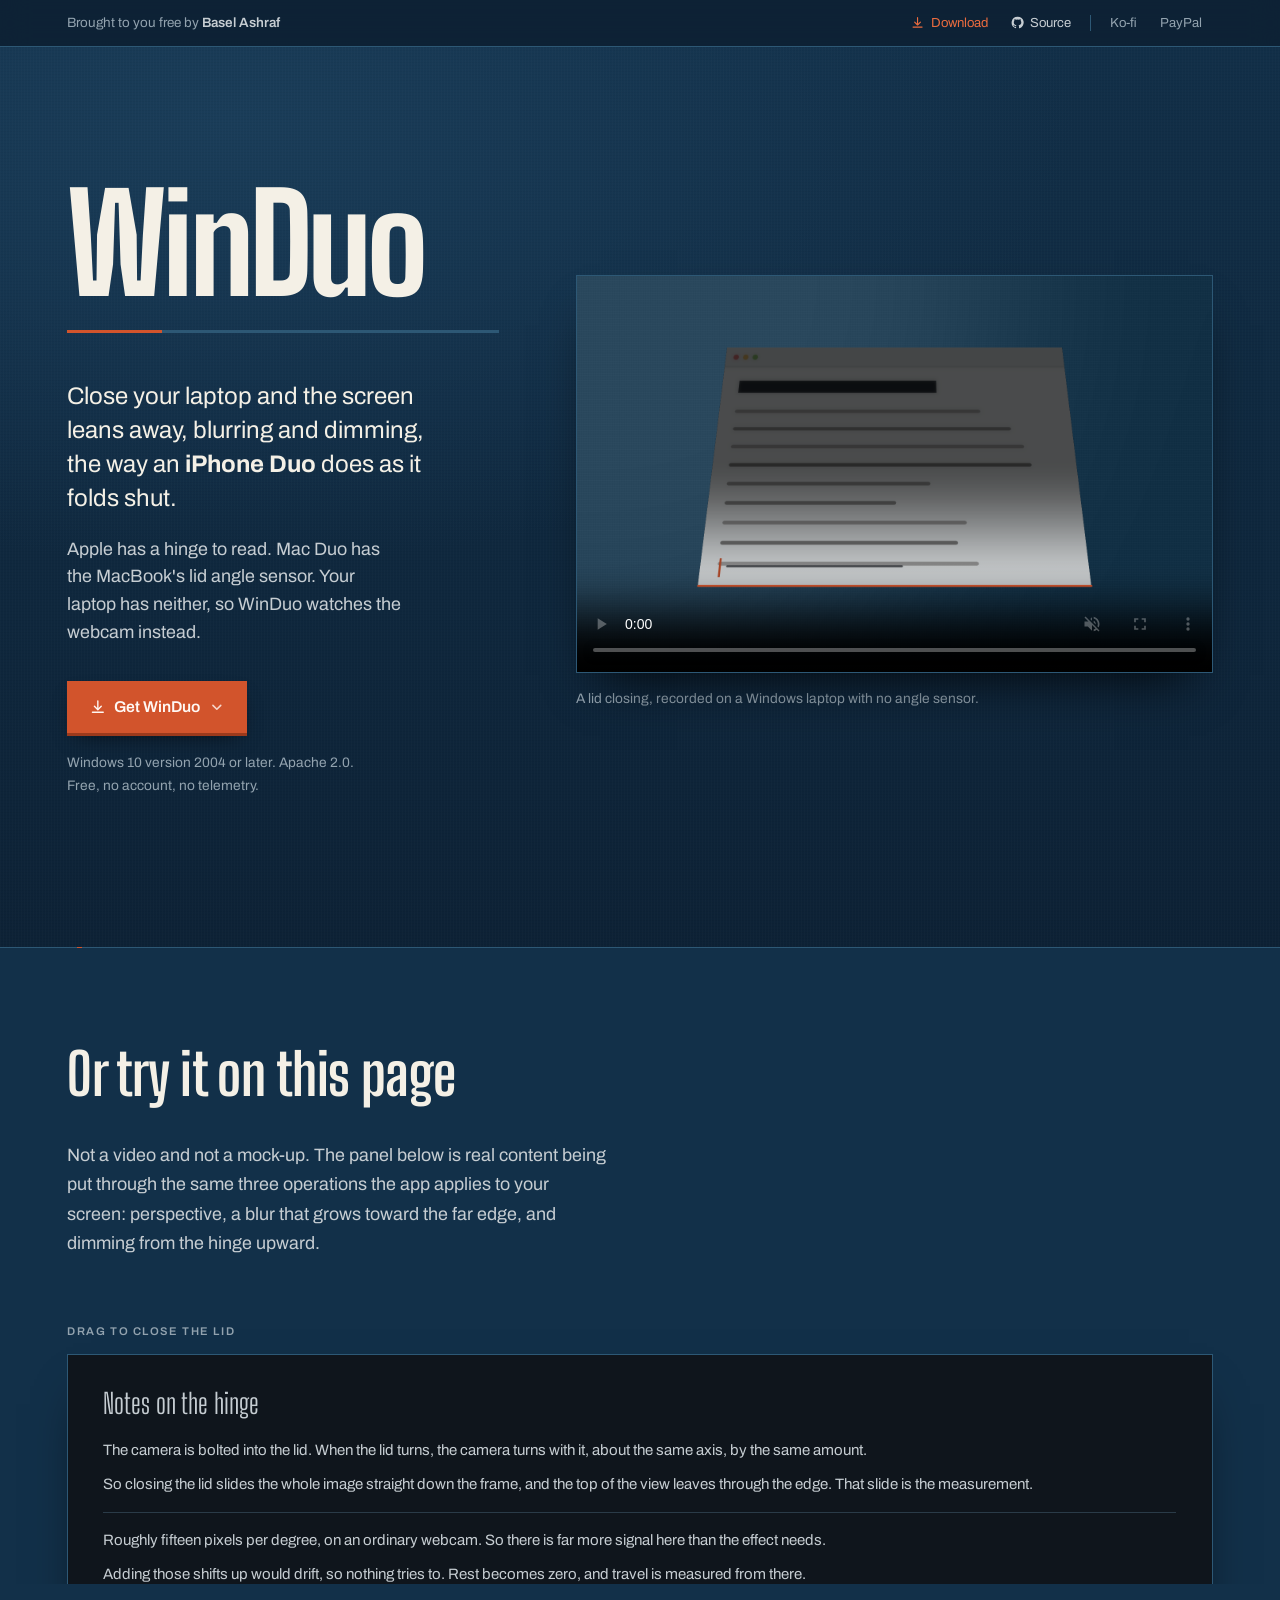
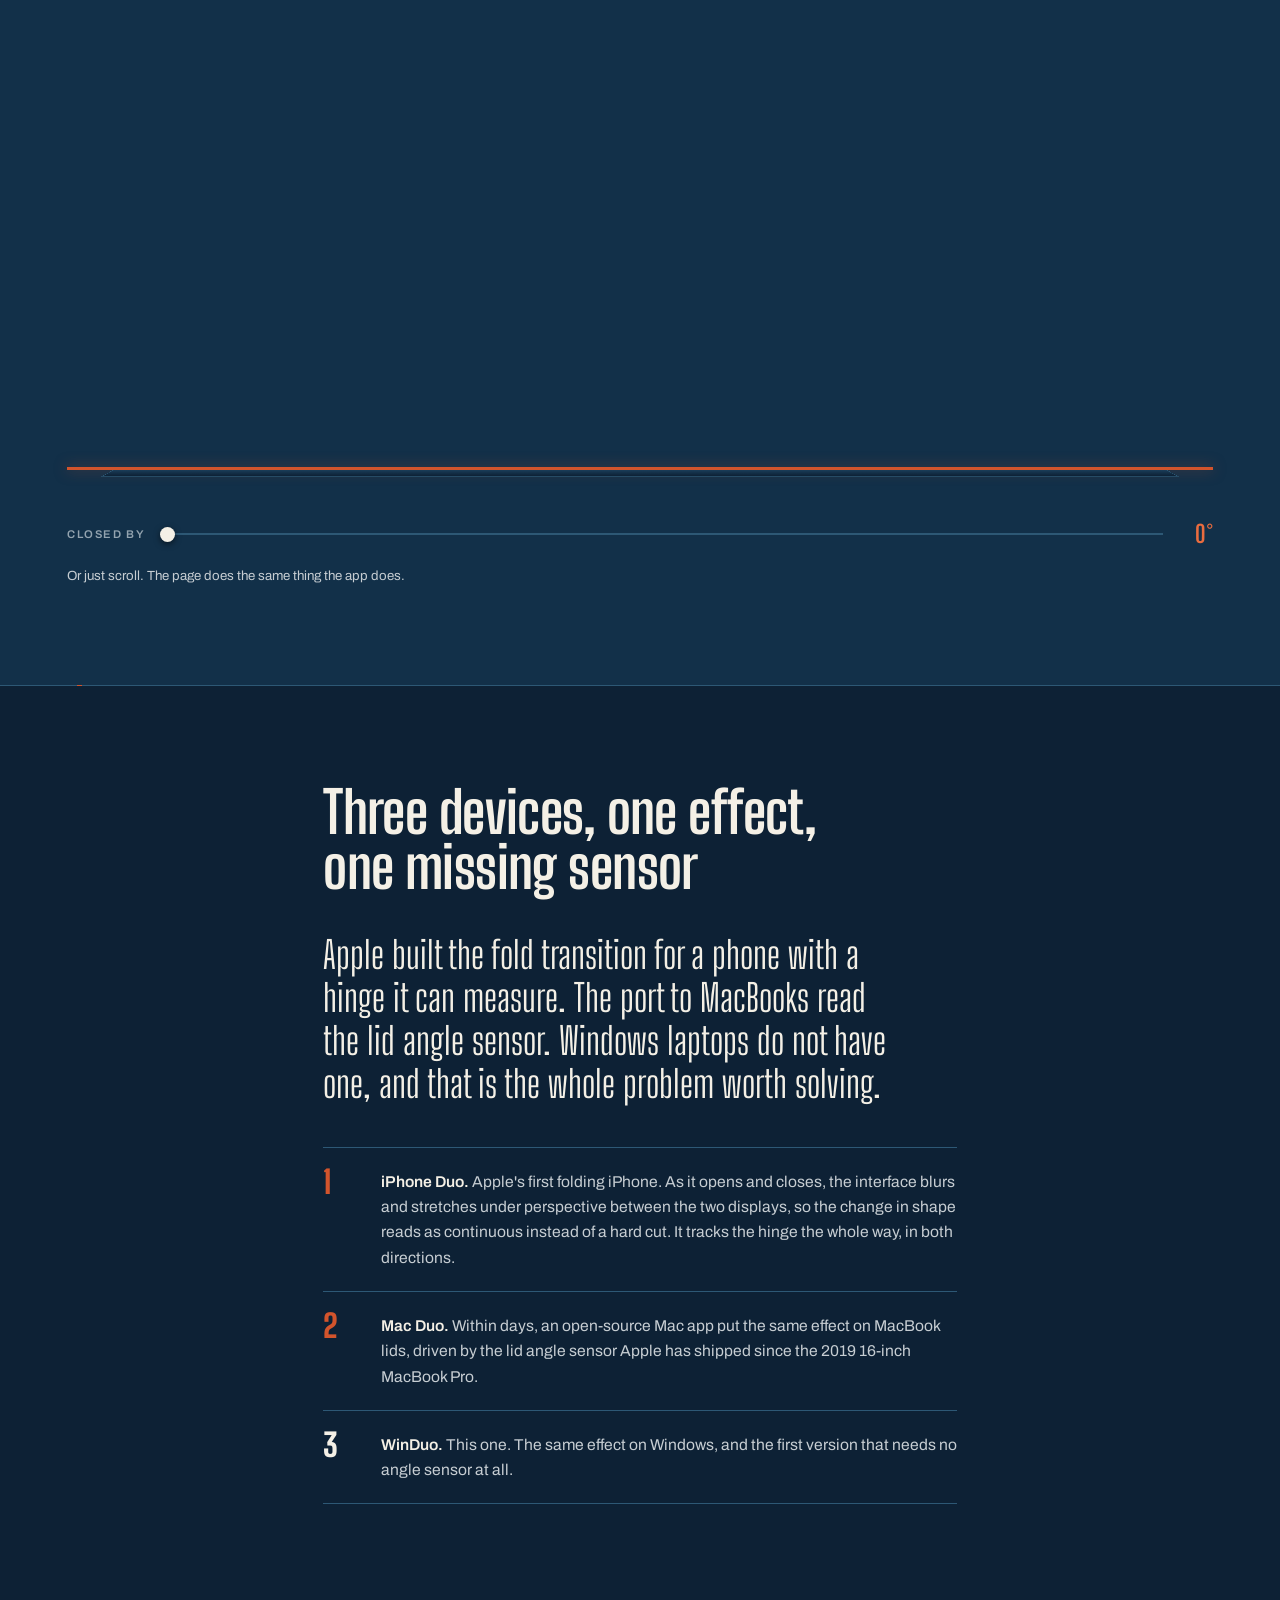
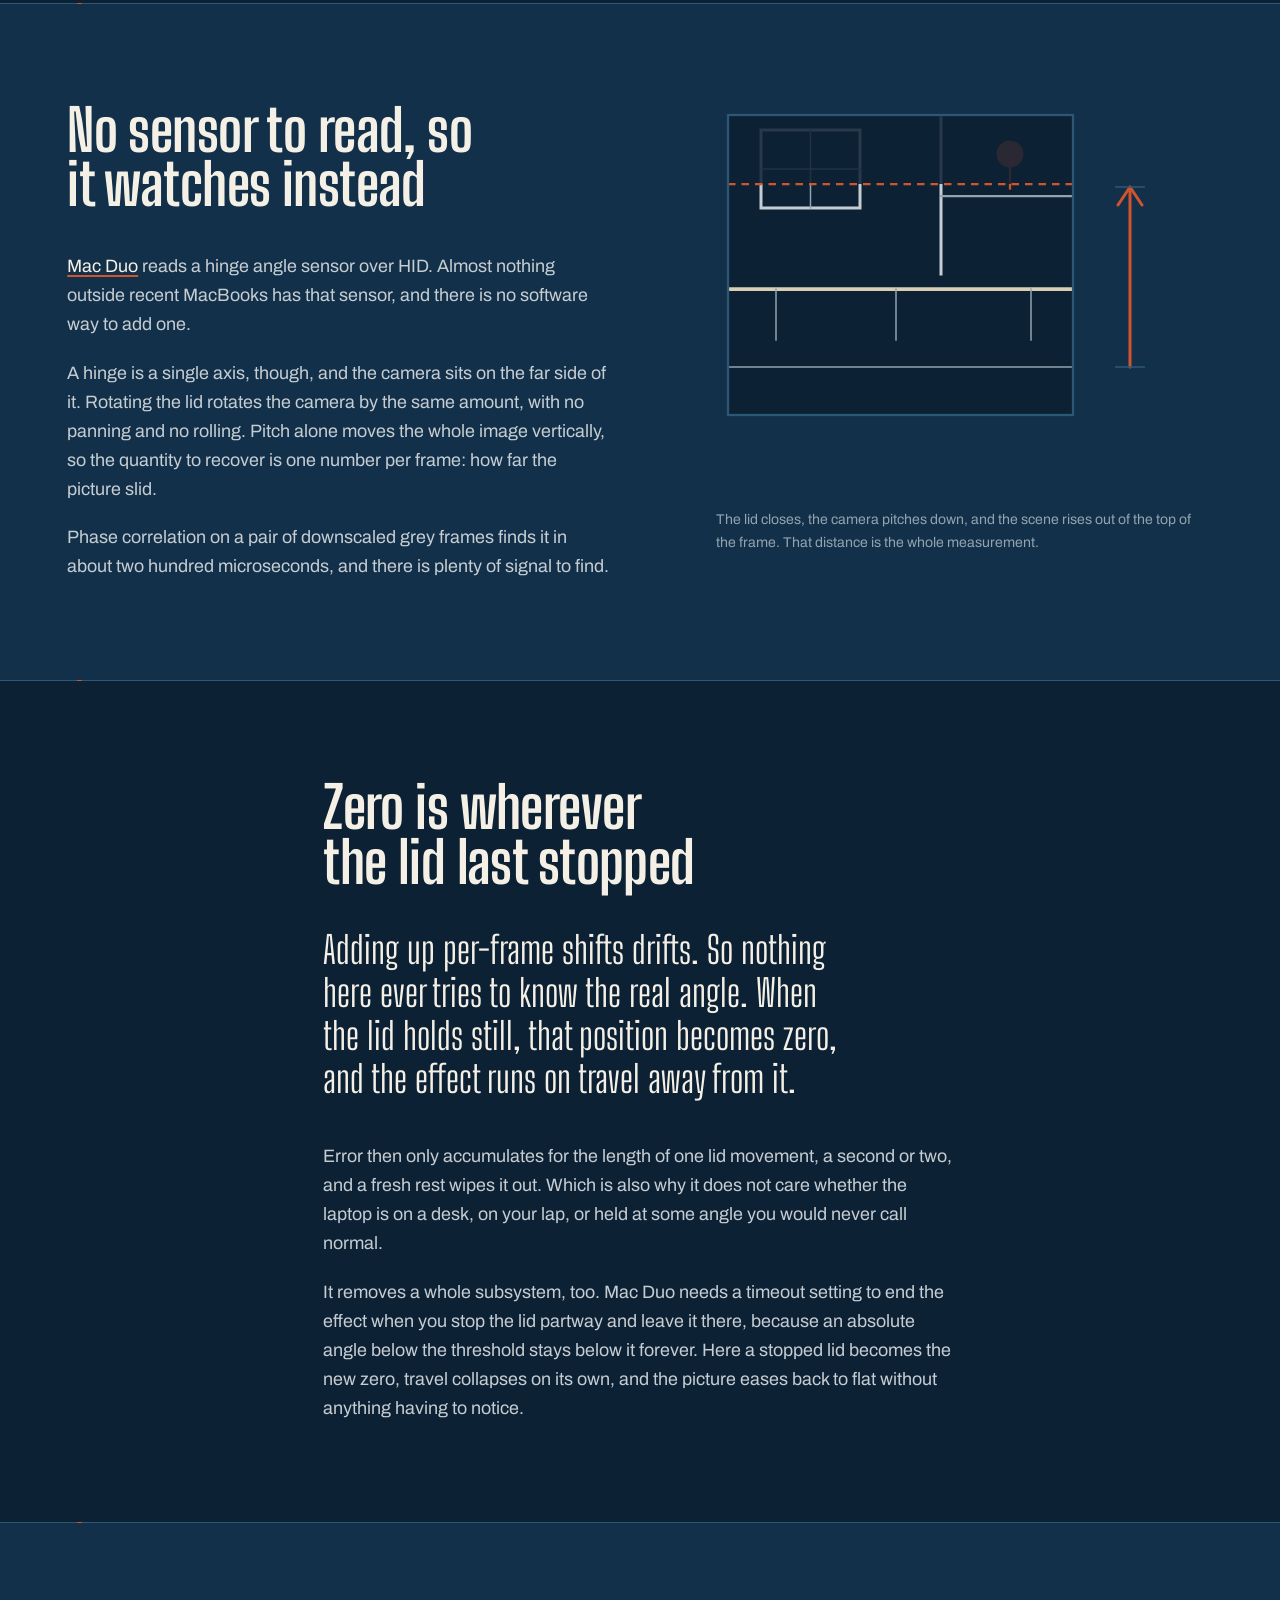
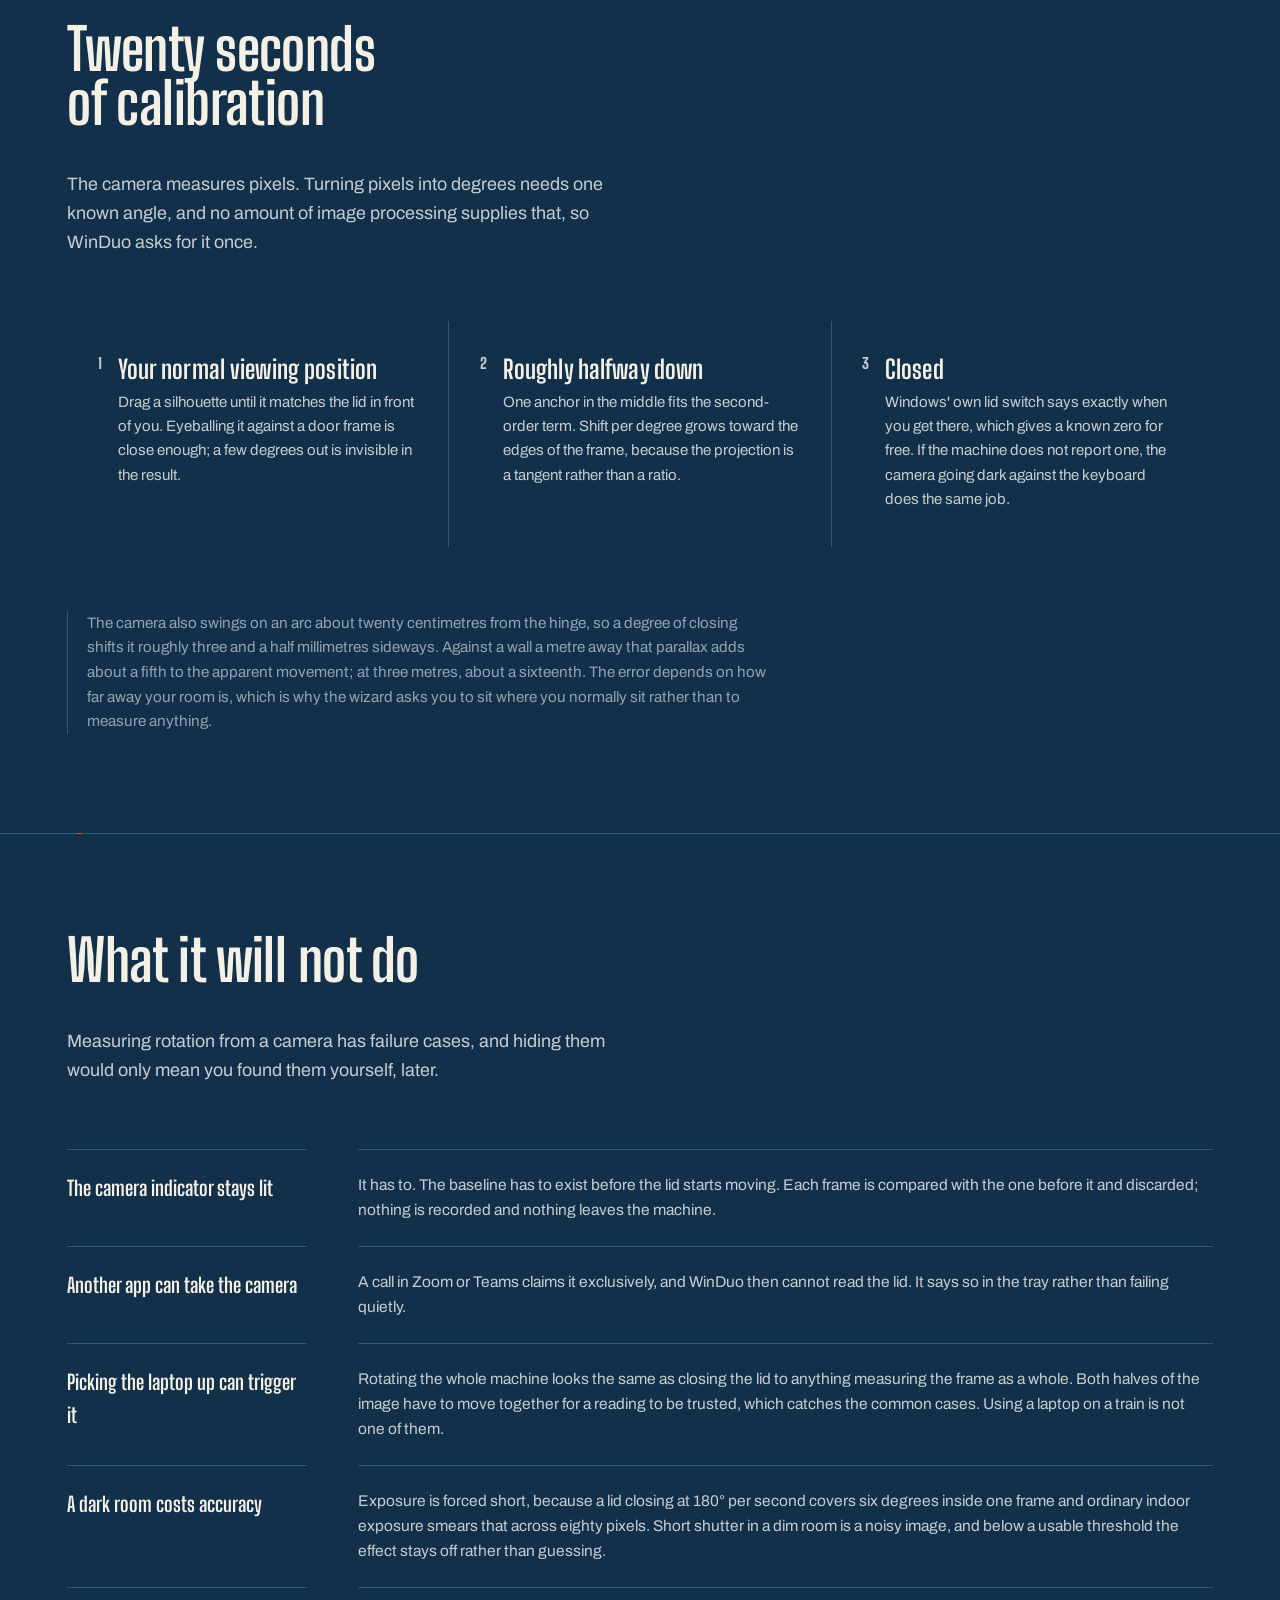
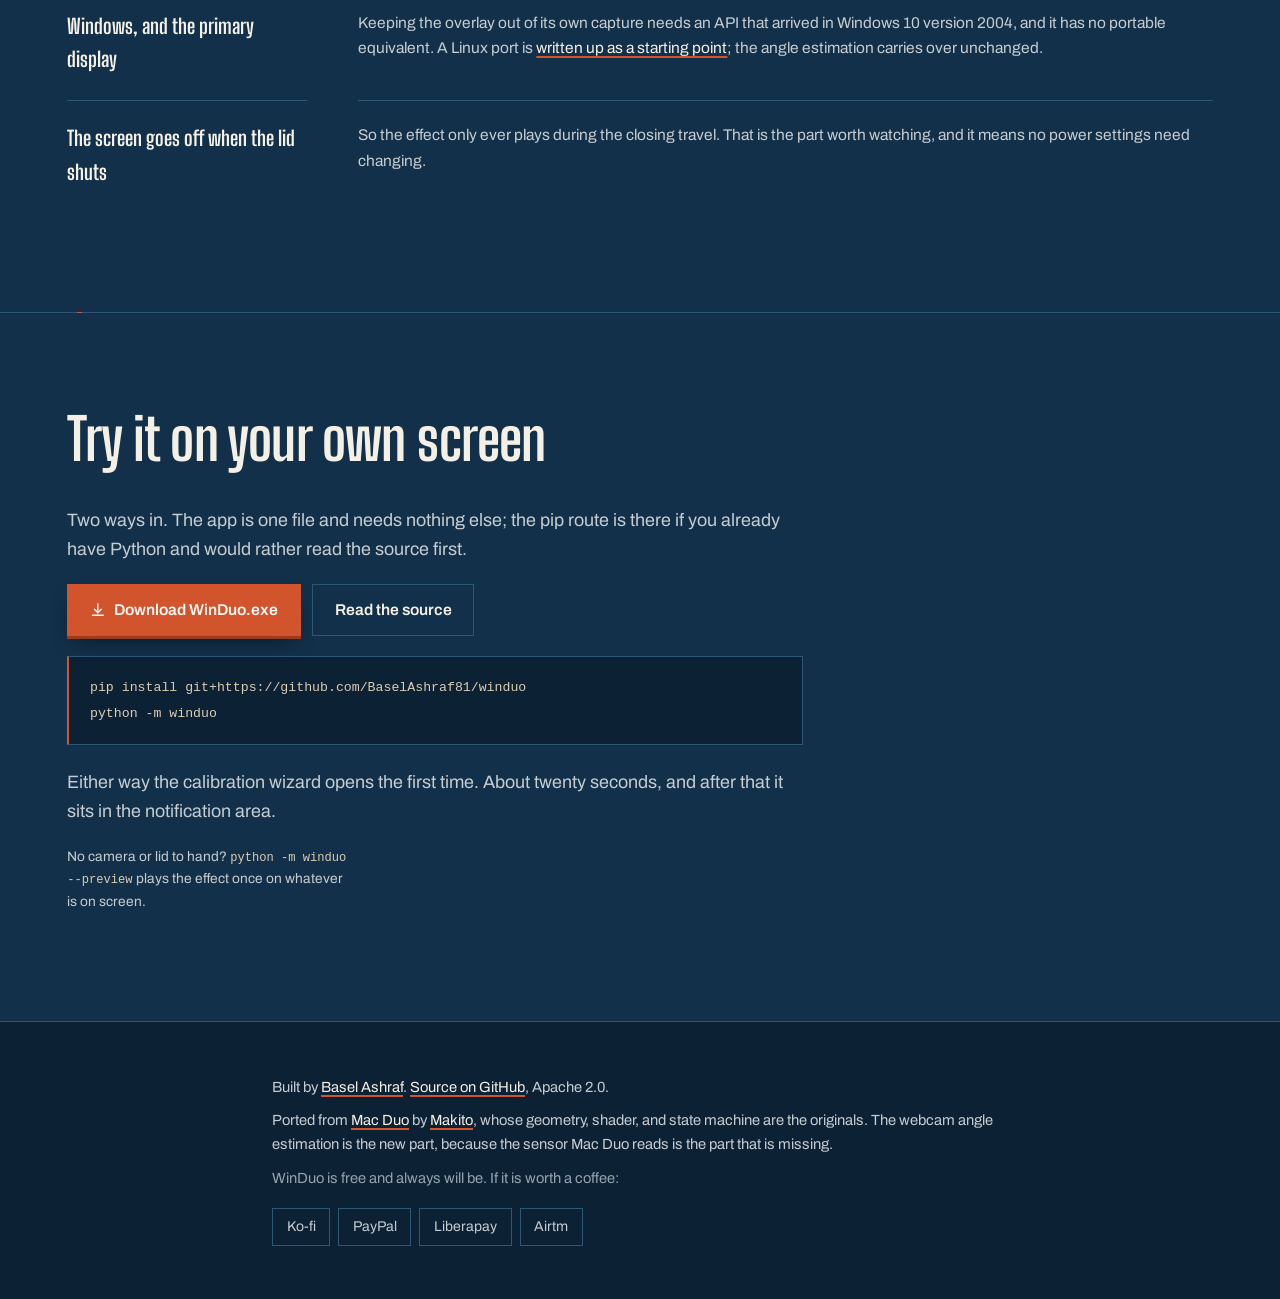
==== docs/index.html @ 2e6d1608 "Add download/support page After clicking Download the user lands on download.html. The file starts d" ====
<!DOCTYPE html>
<html lang="en">
<head>
<meta charset="utf-8">
<meta name="viewport" content="width=device-width, initial-scale=1">

<title>WinDuo: the iPhone Duo fold effect on any Windows laptop</title>
<meta name="description" content="Close your laptop and the screen leans away, blurring and dimming, like an iPhone Duo folding shut. Apple uses a hinge. Mac Duo uses the MacBook's lid angle sensor. Your laptop has neither, so WinDuo reads the angle from your webcam. Free and open source.">
<link rel="canonical" href="https://winduo.baselashraf.com/">
<meta name="author" content="Basel Ashraf">
<meta name="theme-color" content="#123049">

<meta property="og:type" content="website">
<meta property="og:site_name" content="WinDuo">
<meta property="og:title" content="WinDuo: the iPhone Duo fold effect on any Windows laptop">
<meta property="og:description" content="Apple needed a hinge. Mac Duo needed a lid angle sensor. WinDuo needs a webcam.">
<meta property="og:url" content="https://winduo.baselashraf.com/">
<meta property="og:image" content="https://baselashraf.com/media/winduo-og.png">
<meta property="og:image:width" content="1200">
<meta property="og:image:height" content="630">
<meta property="og:image:alt" content="A laptop screen leaning back on its hinge, the picture converging, blurring, and darkening toward its top edge.">
<meta name="twitter:card" content="summary_large_image">
<meta name="twitter:image" content="https://baselashraf.com/media/winduo-og.png">
<meta name="twitter:creator" content="@BaselAshraf81">
<meta name="twitter:title" content="WinDuo: the iPhone Duo fold effect on any Windows laptop">
<meta name="twitter:description" content="Apple needed a hinge. Mac Duo needed a lid angle sensor. WinDuo needs a webcam.">

<script type="application/ld+json">
{
  "@context": "https://schema.org",
  "@type": "SoftwareApplication",
  "name": "WinDuo",
  "url": "https://winduo.baselashraf.com/",
  "applicationCategory": "UtilitiesApplication",
  "operatingSystem": "Windows 10 version 2004 or later, Windows 11",
  "description": "Brings the iPhone Duo fold transition to Windows laptops. The screen tilts, blurs, and dims as the lid closes. The lid angle is recovered from the webcam by measuring vertical image shift, so no hinge angle sensor is required.",
  "offers": { "@type": "Offer", "price": "0", "priceCurrency": "USD" },
  "author": { "@type": "Person", "name": "Basel Ashraf", "url": "https://baselashraf.com/" },
  "license": "https://www.apache.org/licenses/LICENSE-2.0",
  "codeRepository": "https://github.com/BaselAshraf81/winduo",
  "isBasedOn": "https://github.com/sumimakito/Mac-Duo"
}
</script>

<script type="application/ld+json">
{
  "@context": "https://schema.org",
  "@type": "FAQPage",
  "mainEntity": [
    {
      "@type": "Question",
      "name": "Does WinDuo need a lid angle sensor?",
      "acceptedAnswer": { "@type": "Answer", "text": "No. Almost no laptop outside recent MacBooks has one. WinDuo recovers the lid angle from the webcam instead: the camera is mounted in the lid, so closing the lid slides the whole camera image vertically by a predictable amount, roughly fifteen pixels per degree." }
    },
    {
      "@type": "Question",
      "name": "Is WinDuo recording me?",
      "acceptedAnswer": { "@type": "Answer", "text": "No. Each camera frame is compared with the frame before it and then discarded. Nothing is written to disk and nothing leaves the machine. The camera indicator light stays lit while WinDuo runs, because the app has to be watching before the lid starts moving." }
    },
    {
      "@type": "Question",
      "name": "What is the iPhone Duo fold effect?",
      "acceptedAnswer": { "@type": "Answer", "text": "On Apple's iPhone Duo, the interface blurs and stretches under perspective as the phone folds between its two displays, so the change in shape feels continuous rather than abrupt. Mac Duo brought the same effect to MacBooks using the lid angle sensor. WinDuo brings it to Windows laptops without one." }
    },
    {
      "@type": "Question",
      "name": "Which versions of Windows does WinDuo support?",
      "acceptedAnswer": { "@type": "Answer", "text": "Windows 10 version 2004 or later, and Windows 11. Keeping the overlay out of its own screen capture needs an API introduced in that build, and there is no workaround on older versions." }
    }
  ]
}
</script>

<link rel="icon" href="icon.svg" type="image/svg+xml">
<link rel="preconnect" href="https://fonts.googleapis.com">
<link rel="preconnect" href="https://fonts.gstatic.com" crossorigin>
<link href="https://fonts.googleapis.com/css2?family=Big+Shoulders+Display:wght@500;700;800&family=Archivo:ital,wght@0,400;0,500;0,600;1,400&display=swap" rel="stylesheet">
<link rel="stylesheet" href="style.css">

<!--
  Google tag (gtag.js), the same Measurement ID as every other property on
  baselashraf.com. GA4 sets its cookies on the registrable root domain, so this
  subdomain lands in the same property and the same sessions as the rest of the
  site without any cross-domain linker configuration.
-->
<script async src="https://www.googletagmanager.com/gtag/js?id=G-GM71X3G33E"></script>
<script>
  window.dataLayer = window.dataLayer || [];
  function gtag() { dataLayer.push(arguments); }
  gtag("js", new Date());
  gtag("config", "G-GM71X3G33E");
</script>
</head>
<body>
<!--
  THESIS: A painted flat is an image built to read correctly from one seat while
  the surface it sits on angles away from the audience. That is exactly what this
  app does to a screen, so the page performs the effect on its own content
  instead of describing it. Refuses the OSS arrangement: dark hero, gradient
  headline, three feature cards, badge row.
  OWN-WORLD: Drenched Prussian blue distemper ground, chalk snap-lines struck
  across it, oxide red as the working mark and the only saturated accent, raw
  linen as a material note. Condensed wood-type display over a workhorse
  grotesk. Rules and graticules are drawn, never boxed; there are no cards.
  STORY: A Windows laptop owner sees the effect happen to this page, understands
  it comes from the webcam rather than a sensor they do not have, believes the
  measurement is sound because the failure cases are named, and downloads it.
  FIRST VIEWPORT: Full-bleed blue flat. Chalk sightline struck horizontally at
  one third. The wordmark and one sentence painted at left; at right a screen
  hinged on its bottom edge, leaning back under real perspective with
  progressive blur and dimming, driven by a degree-marked control directly
  under it. Primary action sits on the sightline, left, above the fold.
  FORM: Scene painter's anamorphic stage flat. Candidate 6 of 7 on my grounded
  list, ordered by resonance. Seed key a822940d.
  FINISH: unreviewed and undocumented is unfinished; this build ends with the finish review, the verdict, and DESIGN.md
-->

<a class="skip" href="#read">Skip to the explanation</a>

<!--
  The nav bar sits above everything and stays put while you scroll. It does
  two jobs: it tells you who made this without burying it at the bottom, and
  it surfaces the links that would otherwise be footer-only (download, source,
  support). Compact enough not to cover the demo, noisy enough to be useful.
-->
<nav class="bar" aria-label="Site navigation">
  <div class="bar__inner">
    <a class="bar__name" href="https://baselashraf.com" rel="author">
      Brought to you free by <strong>Basel Ashraf</strong>
    </a>
    <ul class="bar__links">
      <li>
        <a class="bar__link bar__link--primary" href="download.html">
          <svg class="icon" viewBox="0 0 16 16" aria-hidden="true" fill="none" stroke="currentColor" stroke-width="1.4" stroke-linecap="round" stroke-linejoin="round"><path d="M8 2v8"/><path d="M4.5 7.5 8 11l3.5-3.5"/><path d="M2.5 13.5h11"/></svg>
          Download
        </a>
      </li>
      <li>
        <a class="bar__link" href="https://github.com/BaselAshraf81/winduo">
          <svg class="icon" viewBox="0 0 16 16" aria-hidden="true" fill="currentColor"><path d="M8 .8a7.2 7.2 0 0 0-2.28 14.03c.36.07.49-.16.49-.35v-1.24c-2 .44-2.42-.85-2.42-.85-.33-.83-.8-1.05-.8-1.05-.65-.45.05-.44.05-.44.72.05 1.1.74 1.1.74.64 1.1 1.68.78 2.09.6.06-.47.25-.79.46-.97-1.6-.18-3.28-.8-3.28-3.56 0-.79.28-1.43.74-1.94-.07-.18-.32-.91.07-1.9 0 0 .6-.19 1.97.74a6.85 6.85 0 0 1 3.59 0c1.37-.93 1.97-.74 1.97-.74.39.99.14 1.72.07 1.9.46.51.74 1.15.74 1.94 0 2.77-1.69 3.38-3.3 3.56.26.22.49.66.49 1.33v1.97c0 .19.13.42.5.35A7.2 7.2 0 0 0 8 .8Z"/></svg>
          Source
        </a>
      </li>
      <li class="bar__divider" aria-hidden="true"></li>
      <li>
        <a class="bar__link bar__link--dim" href="https://ko-fi.com/baselashraf" rel="noopener">Ko-fi</a>
      </li>
      <li>
        <a class="bar__link bar__link--dim" href="https://paypal.me/baselashrafusd" rel="noopener">PayPal</a>
      </li>
    </ul>
  </div>
</nav>

<header class="flat" id="top">
  <div class="flat__grain" aria-hidden="true"></div>
  <hr class="snap snap--head" aria-hidden="true">

  <div class="flat__inner">
    <div class="flat__say">
      <h1 class="wordmark">WinDuo</h1>
      <p class="lede">
        Close your laptop and the screen leans away, blurring and dimming, the way
        an <strong>iPhone&nbsp;Duo</strong> does as it folds shut.
      </p>
      <p class="lede lede--quiet">
        Apple has a hinge to read. Mac&nbsp;Duo has the MacBook's lid angle
        sensor. Your laptop has neither, so WinDuo watches the webcam instead.
      </p>

      <!--
        A details element rather than a scripted menu, so the options work with
        scripting off and stay keyboard operable for free.
      -->
      <div class="actions">
        <details class="grab">
          <summary class="button button--primary">
            <svg class="icon" viewBox="0 0 16 16" aria-hidden="true" fill="none" stroke="currentColor" stroke-width="1.4" stroke-linecap="round" stroke-linejoin="round"><path d="M8 2v8"/><path d="M4.5 7.5 8 11l3.5-3.5"/><path d="M2.5 13.5h11"/></svg>
            Get WinDuo
            <svg class="icon grab__chevron" viewBox="0 0 16 16" aria-hidden="true" fill="none" stroke="currentColor" stroke-width="1.6" stroke-linecap="round" stroke-linejoin="round"><path d="M4 6.5 8 10.5l4-4"/></svg>
          </summary>
          <div class="grab__menu">
            <a class="grab__option" href="download.html">
              <span class="grab__name">Download the app</span>
              <span class="grab__note">
                A single <code>WinDuo.exe</code>. Nothing else to install, no
                Python, no command line. Start here.
              </span>
            </a>
            <a class="grab__option" href="#install">
              <span class="grab__name">Install with pip</span>
              <span class="grab__note">
                For anyone who already has Python and would rather run from
                source.
              </span>
            </a>
          </div>
        </details>
      </div>
      <p class="fineprint">
        Windows 10 version 2004 or later. Apache 2.0. Free, no account,
        no telemetry.
      </p>
    </div>

    <!--
      Screen recording of the real effect.
      ------------------------------------
      Drop the file in as docs/demo.mp4 (and optionally docs/demo.webm) and it
      appears here with no other change needed. Until then the poster frame
      stands in, so the slot never renders as a broken element.

      Recorded at 16:10 to match the frame below it. Muted, loop, and playsinline
      so it behaves like a figure rather than a media player, and preload
      metadata so it costs nothing until someone presses play. Deliberately not
      autoplaying: it sits beside an interactive demo that already moves, and two
      things moving in one viewport is one too many.
    -->
    <figure class="reel">
      <div class="reel__frame">
        <video
          class="reel__video"
          controls
          muted
          loop
          playsinline
          preload="metadata"
          poster="poster.png"
          width="1600"
          height="1000"
        >
          <source src="demo.webm" type="video/webm">
          <source src="demo.mp4" type="video/mp4">
          <p class="reel__fallback">
            Your browser cannot play the recording.
            <a href="demo.mp4">Download it instead</a>, or scroll on for a live
            version you can drag.
          </p>
        </video>
      </div>
      <figcaption>
        A lid closing, recorded on a Windows laptop with no angle sensor.
      </figcaption>
    </figure>
  </div>

  <hr class="snap snap--foot" aria-hidden="true">
</header>

<main id="read">

  <!--
    The interactive demonstration. A screen hinged on its bottom edge, warped
    with real perspective, blurred in a gradient by stacked masked layers, and
    dimmed from the hinge upward. The same three things the shader does.
  -->
  <section class="bay bay--try">
    <div class="bay__measure">
      <h2>Or try it on this page</h2>
      <p>
        Not a video and not a mock-up. The panel below is real content being put
        through the same three operations the app applies to your screen:
        perspective, a blur that grows toward the far edge, and dimming from the
        hinge upward.
      </p>
    </div>

    <figure class="stage" id="stage">
      <figcaption class="stage__label">Drag to close the lid</figcaption>

      <div class="stage__room">
        <div class="screen" id="screen">
          <div class="screen__face">
            <div class="screen__layer screen__layer--sharp">
              <div class="paper">
                <p class="paper__h">Notes on the hinge</p>
                <p>The camera is bolted into the lid. When the lid turns, the
                camera turns with it, about the same axis, by the same amount.</p>
                <p>So closing the lid slides the whole image straight down the
                frame, and the top of the view leaves through the edge. That
                slide is the measurement.</p>
                <p class="paper__rule"></p>
                <p>Roughly fifteen pixels per degree, on an ordinary webcam. So
                there is far more signal here than the effect needs.</p>
                <p>Adding those shifts up would drift, so nothing tries to. Rest
                becomes zero, and travel is measured from there.</p>
                <p class="paper__foot">Sharp at the hinge, soft at the far edge.
                Exactly what the shader does, in about forty lines.</p>
              </div>
            </div>
            <div class="screen__layer screen__layer--soft" aria-hidden="true"></div>
            <div class="screen__layer screen__layer--softer" aria-hidden="true"></div>
            <div class="screen__layer screen__layer--softest" aria-hidden="true"></div>
            <div class="screen__dim" aria-hidden="true"></div>
          </div>
        </div>
        <div class="hinge" aria-hidden="true"></div>
        <div class="base" aria-hidden="true"></div>
      </div>

      <div class="dial">
        <label class="dial__label" for="travel">Closed by</label>
        <input class="dial__input" id="travel" type="range" min="0" max="64" value="0" step="0.5"
               aria-describedby="travel-readout">
        <output class="dial__readout" id="travel-readout" for="travel">0°</output>
      </div>
      <p class="dial__note" id="stage-note">
        Or just scroll. The page does the same thing the app does.
      </p>
    </figure>
  </section>

  <hr class="snap" aria-hidden="true">

  <!-- Passage 0: the lineage. Short, and it is the reason anyone is reading. -->
  <section class="bay bay--quiet">
    <div class="bay__wide">
      <h2>Three devices, one effect, one missing sensor</h2>
      <p class="statement">
        Apple built the fold transition for a phone with a hinge it can measure.
        The port to MacBooks read the lid angle sensor. Windows laptops do not have
        one, and that is the whole problem worth solving.
      </p>
      <!--
        Each item's prose is wrapped in a div on purpose. The li is a two-column
        grid, and bare inline content beside a <strong> would form a second
        anonymous grid item, which lands in row two of the 2.6rem numeral column
        and wraps to one word per line.
      -->
      <ol class="lineage">
        <li>
          <div>
            <strong>iPhone Duo.</strong> Apple's first folding iPhone. As it opens
            and closes, the interface blurs and stretches under perspective between
            the two displays, so the change in shape reads as continuous instead of
            a hard cut. It tracks the hinge the whole way, in both directions.
          </div>
        </li>
        <li>
          <div>
            <strong>Mac Duo.</strong> Within days, an open-source Mac app put the
            same effect on MacBook lids, driven by the lid angle sensor Apple has
            shipped since the 2019 16-inch MacBook Pro.
          </div>
        </li>
        <li>
          <div>
            <strong>WinDuo.</strong> This one. The same effect on Windows, and the
            first version that needs no angle sensor at all.
          </div>
        </li>
      </ol>
    </div>
  </section>

  <hr class="snap" aria-hidden="true">

  <!-- Passage 1: the mechanism. Prose-led, one drawn diagram. -->
  <section class="bay">
    <div class="bay__measure">
      <h2>No sensor to read, so it watches instead</h2>
      <p>
        <a href="https://github.com/sumimakito/Mac-Duo">Mac Duo</a> reads a hinge
        angle sensor over HID. Almost nothing outside recent MacBooks has that
        sensor, and there is no software way to add one.
      </p>
      <p>
        A hinge is a single axis, though, and the camera sits on the far side of
        it. Rotating the lid rotates the camera by the same amount, with no
        panning and no rolling. Pitch alone moves the whole image vertically, so
        the quantity to recover is one number per frame: how far the picture
        slid.
      </p>
      <p>
        Phase correlation on a pair of downscaled grey frames finds it in about
        two hundred microseconds, and there is plenty of signal to find.
      </p>
    </div>

    <figure class="plate">
      <svg class="slide" viewBox="0 0 320 260" role="img"
           aria-label="A camera frame with a room in it. As the lid closes the whole scene slides upward and the top of it passes out of the frame.">
        <defs>
          <clipPath id="frame-clip">
            <rect x="8" y="8" width="230" height="200"/>
          </clipPath>
        </defs>

        <!-- What the camera sees, sliding up as one piece. -->
        <g clip-path="url(#frame-clip)">
          <rect x="8" y="8" width="230" height="200" fill="#0d2135"/>
          <g class="slide__scene" stroke-linecap="square" fill="none">
            <!-- A window, a door frame, a desk edge, a lamp: the ordinary
                 furniture a correlator actually locks onto. -->
            <rect x="30" y="18" width="66" height="52" stroke="#c6cdd2" stroke-width="2"/>
            <path d="M30 44h66M63 18v52" stroke="#93a3af" stroke-width="1"/>
            <path d="M150 10v104" stroke="#c6cdd2" stroke-width="2"/>
            <path d="M150 62h88" stroke="#93a3af" stroke-width="1.5"/>
            <circle cx="196" cy="34" r="9" fill="#d2542c" stroke="none"/>
            <path d="M196 43v14" stroke="#d2542c" stroke-width="1.5"/>
            <path d="M8 124h230" stroke="#d9cdb4" stroke-width="2.5"/>
            <path d="M40 124v34M120 124v34M210 124v34" stroke="#93a3af" stroke-width="1"/>
            <path d="M8 176h230" stroke="#93a3af" stroke-width="1"/>
          </g>
          <!-- The band that has already left the frame. -->
          <rect class="slide__gone" x="8" y="8" width="230" height="46"
                fill="#0d2135" fill-opacity="0.86"/>
          <path class="slide__gone" d="M8 54h230" stroke="#d2542c" stroke-width="1.5"
                stroke-dasharray="5 4"/>
        </g>

        <rect x="8" y="8" width="230" height="200" fill="none"
              stroke="#2d5875" stroke-width="1.5"/>

        <!-- The direction of travel, and how much of it. -->
        <g stroke="#d2542c" fill="none" stroke-width="2" stroke-linecap="round"
           stroke-linejoin="round">
          <path d="M276 176V56"/>
          <path d="M268 68l8-12 8 12"/>
        </g>
        <g stroke="#2d5875" stroke-width="1">
          <path d="M266 176h20M266 56h20"/>
        </g>
      </svg>
      <figcaption>
        The lid closes, the camera pitches down, and the scene rises out of the
        top of the frame. That distance is the whole measurement.
      </figcaption>
    </figure>
  </section>

  <hr class="snap" aria-hidden="true">

  <!-- Passage 2: the key idea. Quiet, wide, single column. Earned by the density above. -->
  <section class="bay bay--quiet">
    <div class="bay__wide">
      <h2>Zero is wherever the lid last stopped</h2>
      <p class="statement">
        Adding up per-frame shifts drifts. So nothing here ever tries to know the
        real angle. When the lid holds still, that position becomes zero, and the
        effect runs on travel away from it.
      </p>
      <p>
        Error then only accumulates for the length of one lid movement, a second
        or two, and a fresh rest wipes it out. Which is also why it does not care
        whether the laptop is on a desk, on your lap, or held at some angle you
        would never call normal.
      </p>
      <p>
        It removes a whole subsystem, too. Mac Duo needs a timeout setting to end
        the effect when you stop the lid partway and leave it there, because an
        absolute angle below the threshold stays below it forever. Here a stopped
        lid becomes the new zero, travel collapses on its own, and the picture
        eases back to flat without anything having to notice.
      </p>
    </div>
  </section>

  <hr class="snap" aria-hidden="true">

  <!-- Passage 3: a real sequence, so the numbers carry information. -->
  <section class="bay bay--stack">
    <div class="bay__measure">
      <h2>Twenty seconds of calibration</h2>
      <p>
        The camera measures pixels. Turning pixels into degrees needs one known
        angle, and no amount of image processing supplies that, so WinDuo asks
        for it once.
      </p>
    </div>

    <ol class="steps">
      <li class="step">
        <p class="step__num" aria-hidden="true">1</p>
        <div>
          <h3>Your normal viewing position</h3>
          <p>
            Drag a silhouette until it matches the lid in front of you. Eyeballing
            it against a door frame is close enough; a few degrees out is
            invisible in the result.
          </p>
        </div>
      </li>
      <li class="step">
        <p class="step__num" aria-hidden="true">2</p>
        <div>
          <h3>Roughly halfway down</h3>
          <p>
            One anchor in the middle fits the second-order term. Shift per degree
            grows toward the edges of the frame, because the projection is a
            tangent rather than a ratio.
          </p>
        </div>
      </li>
      <li class="step">
        <p class="step__num" aria-hidden="true">3</p>
        <div>
          <h3>Closed</h3>
          <p>
            Windows' own lid switch says exactly when you get there, which gives a
            known zero for free. If the machine does not report one, the camera
            going dark against the keyboard does the same job.
          </p>
        </div>
      </li>
    </ol>

    <p class="aside">
      The camera also swings on an arc about twenty centimetres from the hinge, so
      a degree of closing shifts it roughly three and a half millimetres sideways.
      Against a wall a metre away that parallax adds about a fifth to the apparent
      movement; at three metres, about a sixteenth. The error depends on how far
      away your room is, which is why the wizard asks you to sit where you
      normally sit rather than to measure anything.
    </p>
  </section>

  <hr class="snap" aria-hidden="true">

  <!-- Passage 4: limits, stated plainly. Trust comes from naming these. -->
  <section class="bay bay--limits">
    <div class="bay__measure">
      <h2>What it will not do</h2>
      <p>
        Measuring rotation from a camera has failure cases, and hiding them would
        only mean you found them yourself, later.
      </p>
    </div>

    <dl class="limits">
      <dt>The camera indicator stays lit</dt>
      <dd>
        It has to. The baseline has to exist before the lid starts moving. Each
        frame is compared with the one before it and discarded; nothing is
        recorded and nothing leaves the machine.
      </dd>

      <dt>Another app can take the camera</dt>
      <dd>
        A call in Zoom or Teams claims it exclusively, and WinDuo then cannot read
        the lid. It says so in the tray rather than failing quietly.
      </dd>

      <dt>Picking the laptop up can trigger it</dt>
      <dd>
        Rotating the whole machine looks the same as closing the lid to anything
        measuring the frame as a whole. Both halves of the image have to move
        together for a reading to be trusted, which catches the common cases.
        Using a laptop on a train is not one of them.
      </dd>

      <dt>A dark room costs accuracy</dt>
      <dd>
        Exposure is forced short, because a lid closing at 180° per second covers
        six degrees inside one frame and ordinary indoor exposure smears that
        across eighty pixels. Short shutter in a dim room is a noisy image, and
        below a usable threshold the effect stays off rather than guessing.
      </dd>

      <dt>Windows, and the primary display</dt>
      <dd>
        Keeping the overlay out of its own capture needs an API that arrived in
        Windows 10 version 2004, and it has no portable equivalent. A Linux port
        is <a href="https://github.com/BaselAshraf81/winduo/blob/main/CONTRIBUTING.md">written
        up as a starting point</a>; the angle estimation carries over unchanged.
      </dd>

      <dt>The screen goes off when the lid shuts</dt>
      <dd>
        So the effect only ever plays during the closing travel. That is the part
        worth watching, and it means no power settings need changing.
      </dd>
    </dl>
  </section>

  <hr class="snap" aria-hidden="true">

  <!-- Close: anchored by the action, not a summary. -->
  <section class="bay bay--close" id="install">
    <div class="bay__wide">
      <h2>Try it on your own screen</h2>
      <p>
        Two ways in. The app is one file and needs nothing else; the pip route is
        there if you already have Python and would rather read the source first.
      </p>

      <div class="actions">
        <a class="button button--primary" href="download.html">
          <svg class="icon" viewBox="0 0 16 16" aria-hidden="true" fill="none" stroke="currentColor" stroke-width="1.4" stroke-linecap="round" stroke-linejoin="round"><path d="M8 2v8"/><path d="M4.5 7.5 8 11l3.5-3.5"/><path d="M2.5 13.5h11"/></svg>
          Download WinDuo.exe
        </a>
        <a class="button" href="https://github.com/BaselAshraf81/winduo">Read the source</a>
      </div>

      <pre class="code"><code>pip install git+https://github.com/BaselAshraf81/winduo
python -m winduo</code></pre>

      <p>
        Either way the calibration wizard opens the first time. About twenty
        seconds, and after that it sits in the notification area.
      </p>

      <p class="fineprint">
        No camera or lid to hand? <code>python -m winduo --preview</code> plays the
        effect once on whatever is on screen.
      </p>
    </div>
  </section>
</main>

<footer class="foot">
  <p>
    Built by <a href="https://baselashraf.com">Basel Ashraf</a>.
    <a href="https://github.com/BaselAshraf81/winduo">Source on GitHub</a>,
    Apache 2.0.
  </p>
  <p>
    Ported from <a href="https://github.com/sumimakito/Mac-Duo">Mac Duo</a> by
    <a href="https://github.com/sumimakito">Makito</a>, whose geometry, shader,
    and state machine are the originals. The webcam angle estimation is the new
    part, because the sensor Mac Duo reads is the part that is missing.
  </p>

  <p class="foot__quiet" id="support">
    WinDuo is free and always will be. If it is worth a coffee:
  </p>
  <ul class="support">
    <li><a href="https://ko-fi.com/baselashraf" rel="noopener">Ko-fi</a></li>
    <li><a href="https://paypal.me/baselashrafusd" rel="noopener">PayPal</a></li>
    <li><a href="https://liberapay.com/BaselAshraf81/donate" rel="noopener">Liberapay</a></li>
    <li><a href="https://airtm.me/theprofitking" rel="noopener">Airtm</a></li>
  </ul>
</footer>

<script src="demo.js" defer></script>
</body>
</html>
---- docs/style.css ----
/* WinDuo — scene painter's flat.
 *
 * Prussian blue distemper at page scale, chalk snap-lines struck across it,
 * oxide red as the only saturated mark. Rules and graticules are drawn; there
 * are no cards anywhere in this sheet.
 */

:root {
  /* Distemper blue, mixed three ways. The ground carries the page. */
  --blue-deep: #0d2135;
  --blue: #123049;
  --blue-lift: #1a3d59;
  --blue-line: #2d5875;

  /* Chalk, struck and rubbed back. All three pass AA on --blue. */
  --chalk: #f4f0e6;      /* 12.4:1 */
  --chalk-soft: #c6cdd2;  /* 7.8:1 */
  --chalk-faint: #93a3af; /* 4.6:1 */

  /* Oxide red, the working mark. Only ever on the blue, never as body text. */
  --oxide: #d2542c;
  --oxide-lift: #ea6c3f;
  --linen: #d9cdb4;

  --measure: 34rem;
  --gap: clamp(1.5rem, 4vw, 4rem);
  --bay-y: clamp(4.5rem, 11vh, 9rem);

  --display: "Big Shoulders Display", "Arial Narrow", sans-serif;
  --text: "Archivo", system-ui, -apple-system, "Segoe UI", sans-serif;

  /* Exponential ease-out. One curve for the whole sheet. */
  --ease: cubic-bezier(0.16, 1, 0.3, 1);
}

*, *::before, *::after { box-sizing: border-box; }

html {
  -webkit-text-size-adjust: 100%;
  scroll-behavior: smooth;
}

@media (prefers-reduced-motion: reduce) {
  html { scroll-behavior: auto; }
}

body {
  margin: 0;
  background: var(--blue);
  color: var(--chalk);
  font-family: var(--text);
  font-size: clamp(1rem, 0.96rem + 0.2vw, 1.12rem);
  line-height: 1.62;
  -webkit-font-smoothing: antialiased;
  overflow-x: hidden;
}

/* --- Type ------------------------------------------------------------- */

h1, h2, h3 {
  font-family: var(--display);
  font-weight: 700;
  line-height: 0.94;
  letter-spacing: -0.01em;
  text-wrap: balance;
  margin: 0;
}

h2 {
  font-size: clamp(2.1rem, 1.4rem + 3vw, 3.6rem);
  margin-bottom: 0.7em;
}

h3 {
  font-size: clamp(1.25rem, 1.1rem + 0.7vw, 1.6rem);
  margin-bottom: 0.35em;
  letter-spacing: 0.005em;
}

p { margin: 0 0 1.1em; }
p:last-child { margin-bottom: 0; }

a {
  color: var(--chalk);
  text-decoration-color: var(--oxide);
  text-decoration-thickness: 2px;
  text-underline-offset: 0.18em;
  transition: color 180ms var(--ease);
}

a:hover { color: var(--oxide-lift); }

:focus-visible {
  outline: 2px solid var(--oxide-lift);
  outline-offset: 3px;
}

code {
  font-family: ui-monospace, "Cascadia Mono", "Consolas", monospace;
  font-size: 0.88em;
  color: var(--linen);
}

.skip {
  position: absolute;
  left: -9999px;
  top: 0;
  z-index: 20;
  background: var(--oxide);
  color: #fff;
  padding: 0.7rem 1.1rem;
  text-decoration: none;
}

.skip:focus { left: 0.6rem; top: 0.6rem; }

/* --- Snap lines: the page's only divider ------------------------------ */

.snap {
  border: 0;
  height: 1px;
  margin: 0;
  background: var(--blue-line);
  position: relative;
}

/* A struck line has a mark where the chalk was pinned. */
.snap::after {
  content: "";
  position: absolute;
  left: clamp(1.5rem, 6vw, 6rem);
  top: -2px;
  width: 5px;
  height: 5px;
  background: var(--oxide);
  border-radius: 50%;
}

/* --- Nav bar ---------------------------------------------------------- */

.bar {
  position: sticky;
  top: 0;
  z-index: 100;
  background: rgba(13, 33, 53, 0.94);
  border-bottom: 1px solid var(--blue-line);
  -webkit-backdrop-filter: blur(14px);
  backdrop-filter: blur(14px);
}

.bar__inner {
  max-width: 78rem;
  margin: 0 auto;
  padding: 0 var(--gap);
  height: 46px;
  display: flex;
  align-items: center;
  gap: 1rem;
}

.bar__name {
  font-size: 0.84rem;
  color: var(--chalk-faint);
  text-decoration: none;
  white-space: nowrap;
  flex: none;
  transition: color 180ms var(--ease);
}

.bar__name:hover { color: var(--chalk-soft); }

.bar__name strong {
  color: var(--chalk-soft);
  font-weight: 600;
}

.bar__links {
  display: flex;
  align-items: center;
  gap: 0.15rem;
  list-style: none;
  padding: 0;
  margin: 0 0 0 auto;
}

.bar__divider {
  width: 1px;
  height: 16px;
  background: var(--blue-line);
  margin: 0 0.4rem;
  flex: none;
}

.bar__link {
  display: inline-flex;
  align-items: center;
  gap: 0.38rem;
  padding: 0.3rem 0.65rem;
  font-size: 0.82rem;
  text-decoration: none;
  color: var(--chalk-soft);
  border-radius: 2px;
  transition: color 180ms var(--ease), background 180ms var(--ease);
  white-space: nowrap;
}

.bar__link:hover { color: var(--chalk); background: rgba(255, 255, 255, 0.06); }
.bar__link:focus-visible { outline: 2px solid var(--oxide-lift); }

/* The primary download stands out slightly but does not shout. */
.bar__link--primary {
  color: var(--oxide-lift);
}

.bar__link--primary:hover { color: var(--oxide-lift); background: rgba(210, 84, 44, 0.12); }

/* Support links are quieter than navigation; they should not compete for eye. */
.bar__link--dim { color: var(--chalk-faint); }
.bar__link--dim:hover { color: var(--chalk-soft); }

/* On narrow screens, collapse the attribution to just the icon by hiding the
   text, and drop the divider. */
@media (max-width: 35rem) {
  .bar__name { display: none; }
  .bar__divider { display: none; }
  .bar__links { margin-left: auto; }
}

@media (max-width: 28rem) {
  .bar__link--dim { display: none; }
}

.flat {
  position: relative;
  background:
    radial-gradient(120% 90% at 18% 8%, var(--blue-lift) 0%, transparent 55%),
    linear-gradient(178deg, var(--blue) 0%, var(--blue-deep) 100%);
  isolation: isolate;
}

/* Canvas weave. A flat is stretched cloth, not a flat colour. */
.flat__grain {
  position: absolute;
  inset: 0;
  z-index: -1;
  opacity: 0.5;
  background-image:
    repeating-linear-gradient(90deg, rgba(255,255,255,0.028) 0 1px, transparent 1px 3px),
    repeating-linear-gradient(0deg, rgba(0,0,0,0.05) 0 1px, transparent 1px 3px);
}

.snap--head { display: none; }

.flat__inner {
  max-width: 78rem;
  margin: 0 auto;
  padding: clamp(3rem, 8vh, 6rem) var(--gap) clamp(3.5rem, 9vh, 6.5rem);
  display: grid;
  gap: clamp(2.5rem, 6vw, 5rem);
  grid-template-columns: 1fr;
  align-items: center;
}

@media (min-width: 62rem) {
  .flat__inner {
    grid-template-columns: minmax(0, 27rem) minmax(0, 1fr);
    min-height: 100svh;
  }
}

.wordmark {
  font-size: clamp(4rem, 2rem + 11vw, 8.5rem);
  font-weight: 800;
  letter-spacing: -0.028em;
  line-height: 0.82;
  margin-bottom: 0.34em;
}

/* The sightline: the seat the painted illusion is built for. */
.wordmark::after {
  content: "";
  display: block;
  height: 3px;
  width: 100%;
  margin-top: 0.22em;
  background: linear-gradient(90deg, var(--oxide) 0 22%, var(--blue-line) 22% 100%);
}

.lede {
  font-size: clamp(1.16rem, 1rem + 0.7vw, 1.5rem);
  line-height: 1.42;
  max-width: 26ch;
  margin-bottom: 0.85em;
}

.lede--quiet {
  color: var(--chalk-soft);
  font-size: clamp(1rem, 0.95rem + 0.25vw, 1.12rem);
  line-height: 1.55;
  max-width: 34ch;
  margin-bottom: 1.9em;
}

.actions {
  display: flex;
  flex-wrap: wrap;
  gap: 0.7rem;
  margin-bottom: 1.2rem;
}

.button {
  display: inline-flex;
  align-items: center;
  gap: 0.55rem;
  padding: 0.78rem 1.35rem;
  font-family: var(--text);
  font-size: 0.98rem;
  font-weight: 600;
  text-decoration: none;
  color: var(--chalk);
  border: 1.5px solid var(--blue-line);
  background: transparent;
  transition: border-color 200ms var(--ease), background 200ms var(--ease),
              transform 200ms var(--ease), color 200ms var(--ease);
}

.button:hover {
  color: var(--chalk);
  border-color: var(--chalk-faint);
  background: rgba(244, 240, 230, 0.06);
}

.button--primary {
  background: var(--oxide);
  border-color: var(--oxide);
  color: #fff8f4;
  /* Paint sits on the cloth: a real offset and a soft blur, not a halo. */
  box-shadow: 0 3px 0 #9c3a1c, 0 10px 22px -10px rgba(0, 0, 0, 0.7);
}

.button--primary:hover {
  background: var(--oxide-lift);
  border-color: var(--oxide-lift);
  color: #fff8f4;
  transform: translateY(-1px);
  box-shadow: 0 4px 0 #9c3a1c, 0 14px 26px -10px rgba(0, 0, 0, 0.7);
}

.button--primary:active { transform: translateY(1px); box-shadow: 0 1px 0 #9c3a1c; }

.icon { width: 1em; height: 1em; flex: none; }

/* --- Download options ------------------------------------------------- */

.grab { position: relative; }

.grab > summary {
  cursor: pointer;
  list-style: none;
}

.grab > summary::-webkit-details-marker { display: none; }

.grab__chevron {
  transition: transform 200ms var(--ease);
  opacity: 0.8;
}

.grab[open] > summary .grab__chevron { transform: rotate(180deg); }

.grab__menu {
  position: absolute;
  top: calc(100% + 0.5rem);
  left: 0;
  z-index: 10;
  min-width: min(24rem, calc(100vw - 2 * var(--gap)));
  background: var(--blue-deep);
  border: 1.5px solid var(--blue-line);
  box-shadow: 0 18px 40px -14px rgba(0, 0, 0, 0.8);
}

.grab__option {
  display: block;
  padding: 0.9rem 1.1rem;
  text-decoration: none;
  color: var(--chalk);
  border-bottom: 1px solid var(--blue-line);
  transition: background 180ms var(--ease);
}

.grab__option:last-child { border-bottom: 0; }

.grab__option:hover,
.grab__option:focus-visible {
  background: rgba(244, 240, 230, 0.06);
  color: var(--chalk);
}

.grab__name {
  display: block;
  font-family: var(--display);
  font-size: 1.2rem;
  font-weight: 700;
  margin-bottom: 0.15rem;
}

/* The recommended route gets the working mark, so the choice is not a coin flip. */
.grab__option:first-child .grab__name::after {
  content: "";
  display: inline-block;
  width: 6px;
  height: 6px;
  margin-left: 0.5rem;
  vertical-align: 0.28em;
  border-radius: 50%;
  background: var(--oxide);
}

.grab__note {
  display: block;
  font-size: 0.86rem;
  line-height: 1.5;
  color: var(--chalk-faint);
}

/* --- The recording --------------------------------------------------- */

.reel { margin: 0; }

.reel__frame {
  position: relative;
  aspect-ratio: 16 / 10;
  background: var(--blue-deep);
  border: 1px solid var(--blue-line);
  overflow: hidden;
  box-shadow: 0 26px 50px -24px rgba(0, 0, 0, 0.85);
}

.reel__video {
  display: block;
  width: 100%;
  height: 100%;
  object-fit: cover;
  background: var(--blue-deep);
}

.reel__fallback {
  padding: 1.2rem;
  font-size: 0.9rem;
  color: var(--chalk-soft);
}

.reel figcaption {
  margin-top: 0.9rem;
  font-size: 0.86rem;
  color: var(--chalk-faint);
}

.fineprint {
  font-size: 0.86rem;
  color: var(--chalk-faint);
  max-width: 36ch;
}

/* --- The stage: the demonstration ------------------------------------ */

.stage { margin: 0; }

.stage__label,
.dial__label {
  font-family: var(--text);
  font-size: 0.7rem;
  font-weight: 600;
  letter-spacing: 0.14em;
  text-transform: uppercase;
  color: var(--chalk-faint);
}

.stage__label { display: block; margin-bottom: 0.9rem; }

/* Perspective on the room, not on the screen, so the hinge behaves like a
 * hinge: the bottom edge stays put and the top edge recedes. */
.stage__room {
  position: relative;
  perspective: 1500px;
  perspective-origin: 50% 82%;
  padding-bottom: 2.2rem;
}

.screen {
  --travel: 0;            /* degrees closed, set by CSS animation or JS */
  --lean: calc(var(--travel) * 1deg);
  /* Trigger at 10 degrees, full strength 60 degrees later, matching the app's
   * own defaults so the page is not advertising a ramp nobody gets. */
  --progress: clamp(0, calc((var(--travel) - 10) / 60), 1);

  position: relative;
  aspect-ratio: 16 / 10;
  transform-origin: 50% 100%;
  /* Positive rotateX tips the top edge away from the viewer, so the far edge
   * recedes and converges while the hinge edge stays put. Negative would lean
   * the top toward the viewer and make it wider, which is a lid opening. */
  transform: rotateX(var(--lean));
  transform-style: preserve-3d;
  will-change: transform;
}

.screen__face {
  position: absolute;
  inset: 0;
  overflow: hidden;
  background: #0a0f14;
  border: 1px solid var(--blue-line);
  box-shadow: 0 26px 50px -24px rgba(0, 0, 0, 0.85);
}

/* Progressive blur, the same idea the shader uses: several copies at
 * increasing softness, each masked to reveal a band further from the hinge. */
.screen__layer {
  position: absolute;
  inset: 0;
  background: inherit;
}

.screen__layer--sharp { background: #0f151c; }

.screen__layer--soft,
.screen__layer--softer,
.screen__layer--softest {
  backdrop-filter: blur(var(--b));
  -webkit-backdrop-filter: blur(var(--b));
  opacity: var(--progress);
  -webkit-mask-image: linear-gradient(to top, transparent var(--from), #000 var(--to));
  mask-image: linear-gradient(to top, transparent var(--from), #000 var(--to));
}

.screen__layer--soft    { --b: 4px;  --from: 30%; --to: 58%; }
.screen__layer--softer  { --b: 12px; --from: 52%; --to: 80%; }
.screen__layer--softest { --b: 28px; --from: 72%; --to: 100%; }

/* Dimming from the hinge upward.
 *
 * Held well short of the app's own maximum on purpose. The app takes the far
 * edge to black, which is right when the lid is nearly shut and nobody is
 * looking, but a demonstration that goes black has hidden the blur and the
 * perspective it exists to show. Same shape, two thirds of the depth.
 */
.screen__dim {
  position: absolute;
  inset: 0;
  background: linear-gradient(to top, rgba(4, 8, 12, 0.06) 0%, rgba(4, 8, 12, 0.86) 94%);
  opacity: calc(var(--progress) * 0.78);
}

.paper {
  padding: clamp(1rem, 3.4%, 2.2rem);
  color: #cfd8de;
  font-size: clamp(0.72rem, 0.55rem + 0.55vw, 0.94rem);
  line-height: 1.5;
}

.paper__h {
  font-family: var(--display);
  font-size: 1.85em;
  line-height: 1;
  color: var(--chalk);
  margin-bottom: 0.5em;
}

.paper p { margin-bottom: 0.75em; }

.paper__rule {
  height: 1px;
  background: #2a3b48;
  margin: 1.1em 0 !important;
}

/* Sits near the hinge, where nothing is ever blurred or dimmed, so the
 * contrast against the far edge is visible in a single glance. */
.paper__foot {
  color: var(--linen);
  margin-top: 1.4em;
}

.hinge {
  position: absolute;
  left: 0;
  right: 0;
  bottom: 2.2rem;
  height: 3px;
  background: var(--oxide);
  box-shadow: 0 0 14px rgba(210, 84, 44, 0.5);
}

.base {
  position: absolute;
  left: 4%;
  right: 4%;
  bottom: 1.5rem;
  height: 0.7rem;
  background: linear-gradient(180deg, var(--blue-lift), var(--blue-deep));
  border: 1px solid var(--blue-line);
  border-top: 0;
  transform: perspective(600px) rotateX(58deg);
  transform-origin: 50% 0;
}

/* --- The control ----------------------------------------------------- */

.dial {
  display: grid;
  grid-template-columns: auto 1fr auto;
  align-items: center;
  gap: 0.9rem;
  margin-top: 0.6rem;
}

.dial__readout {
  font-family: var(--display);
  font-size: 1.5rem;
  font-weight: 700;
  color: var(--oxide-lift);
  min-width: 3.2ch;
  text-align: right;
  font-variant-numeric: tabular-nums;
}

.dial__input {
  -webkit-appearance: none;
  appearance: none;
  width: 100%;
  height: 1.4rem;
  background: transparent;
  cursor: ew-resize;
  margin: 0;
}

/* A degree graticule, struck into the groove. */
.dial__input::-webkit-slider-runnable-track {
  height: 2px;
  background:
    repeating-linear-gradient(90deg, var(--blue-line) 0 1px, transparent 1px 10%),
    var(--blue-line);
}

.dial__input::-moz-range-track {
  height: 2px;
  background: var(--blue-line);
}

.dial__input::-webkit-slider-thumb {
  -webkit-appearance: none;
  appearance: none;
  width: 15px;
  height: 15px;
  margin-top: -6.5px;
  border-radius: 50%;
  background: var(--chalk);
  border: none;
  box-shadow: 0 2px 6px rgba(0, 0, 0, 0.55);
  transition: background 160ms var(--ease);
}

.dial__input::-moz-range-thumb {
  width: 15px;
  height: 15px;
  border-radius: 50%;
  background: var(--chalk);
  border: none;
  box-shadow: 0 2px 6px rgba(0, 0, 0, 0.55);
}

.dial__input:hover::-webkit-slider-thumb { background: var(--oxide-lift); }
.dial__input:hover::-moz-range-thumb { background: var(--oxide-lift); }

.dial__note {
  margin-top: 0.7rem;
  font-size: 0.83rem;
  color: var(--chalk-faint);
}

/* Scroll-driven, so the effect works with JavaScript switched off. The
 * slider is the enhancement, not the other way round. */
@supports (animation-timeline: scroll()) {
  @media (prefers-reduced-motion: no-preference) {
    .screen {
      animation: close linear both;
      /* Root scroll rather than view(), so the start of the range is the top of
       * the document. A view() timeline is already partway through when the
       * element loads in the middle of the viewport, which would show a leaning
       * screen next to a readout saying nothing has moved. */
      animation-timeline: scroll(root block);
      animation-range: 0 70vh;
    }
    /* Once the slider is touched, JS adds this and the scroll lets go. */
    .stage[data-held="true"] .screen { animation: none; }
  }
}

@keyframes close {
  from { --travel: 0; }
  to   { --travel: 60; }
}

@property --travel {
  syntax: "<number>";
  inherits: true;
  initial-value: 0;
}

/* No scroll timelines: show it part-closed, so a still image still makes the
 * point. JavaScript, when present, takes over from here. */
@supports not (animation-timeline: scroll()) {
  .screen { --travel: 38; }
}

@media (prefers-reduced-motion: reduce) {
  .screen { --travel: 38; transition: none; }
  .dial__note { display: none; }
}

/* --- Bays: the reading sections -------------------------------------- */

.bay {
  max-width: 78rem;
  margin: 0 auto;
  padding: var(--bay-y) var(--gap);
  display: grid;
  gap: clamp(2rem, 5vw, 4.5rem);
  align-items: start;
}

@media (min-width: 62rem) {
  .bay { grid-template-columns: minmax(0, 1fr) minmax(0, 0.85fr); }
  .bay--stack, .bay--quiet, .bay--limits, .bay--close, .bay--try { grid-template-columns: 1fr; }
}

.bay__measure { max-width: var(--measure); }
.bay__wide { max-width: 46rem; }

.bay p { color: var(--chalk-soft); }
.bay h2 { color: var(--chalk); }

.bay--quiet {
  background: var(--blue-deep);
  max-width: none;
  padding-inline: 0;
}

.bay--quiet > .bay__wide {
  max-width: 46rem;
  margin: 0 auto;
  padding-inline: var(--gap);
}

.statement {
  font-family: var(--display);
  font-size: clamp(1.45rem, 1.1rem + 1.6vw, 2.35rem);
  line-height: 1.14;
  color: var(--chalk) !important;
  margin-bottom: 1.1em;
  text-wrap: balance;
}

/* The lineage. A genuine sequence, so the numerals carry information. */
.lineage {
  list-style: none;
  counter-reset: step;
  margin: 2.2rem 0 0;
  padding: 0;
  display: grid;
  gap: 0;
}

.lineage li {
  counter-increment: step;
  display: grid;
  /* Exactly two columns, and exactly two items per row: the generated numeral
   * and one wrapper div. The markup wraps each item's prose for that reason. */
  grid-template-columns: 2.6rem minmax(0, 1fr);
  gap: 1rem;
  padding: 1.3rem 0;
  border-top: 1px solid var(--blue-line);
  color: var(--chalk-soft);
  font-size: 0.98rem;
}

.lineage li::before {
  content: counter(step);
  font-family: var(--display);
  font-size: 2rem;
  font-weight: 800;
  line-height: 0.82;
  color: var(--oxide);
}

.lineage strong { color: var(--chalk); font-weight: 600; }

/* The one this page is about. */
.lineage li:last-child { border-bottom: 1px solid var(--blue-line); }
.lineage li:last-child::before { color: var(--chalk); }

.aside {
  max-width: 44rem;
  padding-left: 1.2rem;
  border-left: 1px solid var(--blue-line);
  font-size: 0.95rem;
  color: var(--chalk-faint) !important;
}

/* --- Plate: the sliding-frame diagram -------------------------------- */

.plate { margin: 0; }

.slide {
  width: 100%;
  max-width: 30rem;
  height: auto;
  display: block;
}

/* The scene slides up as one rigid piece, because that is what pitch does to
 * an image. Nothing inside it moves relative to anything else. */
.slide__scene {
  animation: rise 5.5s var(--ease) infinite alternate;
}

@keyframes rise {
  from { transform: translateY(46px); }
  to   { transform: translateY(-8px); }
}

@media (prefers-reduced-motion: reduce) {
  .slide__scene { animation: none; transform: translateY(14px); }
}

.plate figcaption,
.stage figcaption:not(.stage__label) {
  margin-top: 1rem;
  font-size: 0.88rem;
  color: var(--chalk-faint);
  max-width: 34rem;
}

/* --- Steps ----------------------------------------------------------- */

.steps {
  list-style: none;
  margin: 0;
  padding: 0;
  display: grid;
  gap: 1px;
  background: var(--blue-line);
}

@media (min-width: 52rem) {
  .steps { grid-template-columns: repeat(3, 1fr); }
}

.step {
  display: flex;
  gap: 1rem;
  align-items: flex-start;
  background: var(--blue);
  padding: clamp(1.4rem, 3vw, 2.2rem) clamp(1.2rem, 2.4vw, 1.9rem);
}

.step__num {
  font-family: var(--display);
  font-size: 2.4rem;
  font-weight: 800;
  line-height: 0.8;
  color: var(--oxide);
  margin: 0;
  flex: none;
}

.step h3 { color: var(--chalk); }
.step p { margin: 0; font-size: 0.94rem; }

/* --- Limits ---------------------------------------------------------- */

.limits {
  margin: 0;
  display: grid;
  gap: 0;
}

@media (min-width: 52rem) {
  .limits {
    grid-template-columns: minmax(0, 15rem) minmax(0, 1fr);
    column-gap: clamp(1.5rem, 4vw, 3.5rem);
  }
}

.limits dt {
  font-family: var(--display);
  font-size: 1.28rem;
  font-weight: 700;
  color: var(--chalk);
  padding: 1.35rem 0 0.3rem;
  border-top: 1px solid var(--blue-line);
}

.limits dd {
  margin: 0;
  padding: 1.35rem 0 1.5rem;
  color: var(--chalk-soft);
  font-size: 0.97rem;
}

@media (min-width: 52rem) {
  .limits dd { border-top: 1px solid var(--blue-line); }
  .limits dt { padding-bottom: 1.5rem; }
}

@media (max-width: 51.99rem) {
  .limits dd { padding-top: 0.2rem; }
}

/* --- Code ------------------------------------------------------------ */

.code {
  margin: 0 0 1.4rem;
  padding: 1.1rem 1.3rem;
  background: var(--blue-deep);
  border: 1px solid var(--blue-line);
  border-left: 2px solid var(--oxide);
  overflow-x: auto;
  font-size: 0.94rem;
  line-height: 1.75;
}

.code code { color: var(--linen); }

.bay--close { padding-bottom: clamp(5rem, 12vh, 8rem); }

/* --- Download / support page ------------------------------------------ */

.thanks {
  min-height: calc(100svh - 46px);
  display: flex;
  align-items: center;
  background:
    radial-gradient(120% 90% at 18% 8%, var(--blue-lift) 0%, transparent 55%),
    linear-gradient(178deg, var(--blue) 0%, var(--blue-deep) 100%);
}

.thanks__inner {
  max-width: 42rem;
  margin: 0 auto;
  padding: clamp(3rem, 8vh, 6rem) var(--gap);
}

.thanks__status {
  display: flex;
  align-items: center;
  gap: 0.6rem;
  font-size: 0.88rem;
  color: var(--chalk-soft);
  margin-bottom: 2.5rem;
}

.thanks__spin {
  width: 1.25rem;
  height: 1.25rem;
  color: var(--prussian-bright, var(--chalk-faint));
  flex: none;
  animation: spin 1.1s linear infinite;
}

@keyframes spin { to { transform: rotate(360deg); } }

@media (prefers-reduced-motion: reduce) {
  .thanks__spin { animation: none; }
}

.thanks__heading {
  font-family: var(--display);
  font-size: clamp(2.4rem, 1.6rem + 3.5vw, 4.2rem);
  font-weight: 800;
  line-height: 0.96;
  letter-spacing: -0.02em;
  color: var(--chalk);
  margin: 0 0 1.4rem;
  text-wrap: balance;
}

.thanks__heading::after {
  content: "";
  display: block;
  height: 3px;
  width: 3.5rem;
  margin-top: 0.7rem;
  background: var(--oxide);
}

.thanks__sub {
  color: var(--chalk-soft);
  font-size: clamp(1rem, 0.95rem + 0.2vw, 1.1rem);
  line-height: 1.6;
  max-width: 38ch;
  margin-bottom: 1rem;
}

.thanks__options {
  display: grid;
  gap: 0.6rem;
  margin: 2rem 0 2rem;
}

.thanks__card {
  display: flex;
  align-items: center;
  gap: 1rem;
  padding: 0.95rem 1.1rem;
  background: var(--blue-lift);
  border: 1px solid var(--blue-line);
  text-decoration: none;
  color: var(--chalk);
  transition: background 180ms var(--ease), border-color 180ms var(--ease),
              transform 180ms var(--ease);
}

.thanks__card:hover {
  background: #1f3d57;
  border-color: #3d6277;
  transform: translateX(3px);
  color: var(--chalk);
}

.thanks__card:focus-visible {
  outline: 2px solid var(--oxide-lift);
  outline-offset: 2px;
}

/* The lead card gets the oxide treatment. */
.thanks__card--lead {
  background: var(--oxide-sunk, #9c3d21);
  border-color: var(--oxide);
}

.thanks__card--lead:hover {
  background: var(--oxide);
  border-color: var(--oxide-lift);
}

.thanks__card-icon {
  font-size: 1.5rem;
  line-height: 1;
  flex: none;
}

.thanks__card-body {
  flex: 1;
  min-width: 0;
}

.thanks__card-body strong {
  display: block;
  font-weight: 600;
  font-size: 1rem;
}

.thanks__card-body span {
  font-size: 0.85rem;
  color: var(--chalk-soft);
}

.thanks__card--lead .thanks__card-body span {
  color: rgba(255, 255, 255, 0.72);
}

.thanks__card-arrow {
  width: 1rem;
  height: 1rem;
  color: var(--chalk-faint);
  flex: none;
  transition: transform 180ms var(--ease);
}

.thanks__card:hover .thanks__card-arrow { transform: translateX(3px); }

.thanks__skip {
  font-size: 0.88rem;
  color: var(--chalk-faint);
  margin-top: 1.8rem;
}

/* --- Support --------------------------------------------------------- */

.support {
  display: flex;
  flex-wrap: wrap;
  gap: 0.5rem;
  /* Same measure and centring as .foot p, which it sits directly beneath.
   * Without this the list runs flush to the page edge while the prose above it
   * is centred. */
  max-width: 46rem;
  margin: 1.1rem auto 0;
  padding: 0;
  list-style: none;
}

.support a {
  display: inline-block;
  padding: 0.4rem 0.85rem;
  border: 1px solid var(--blue-line);
  font-size: 0.88rem;
  text-decoration: none;
  color: var(--chalk-soft);
  transition: border-color 180ms var(--ease), color 180ms var(--ease);
}

.support a:hover {
  border-color: var(--oxide);
  color: var(--chalk);
}

/* --- Foot ------------------------------------------------------------ */

.foot {
  border-top: 1px solid var(--blue-line);
  background: var(--blue-deep);
  padding: clamp(2.5rem, 6vh, 4rem) var(--gap);
}

.foot p {
  max-width: 46rem;
  margin: 0 auto 0.6rem;
  font-size: 0.92rem;
  color: var(--chalk-soft);
}

.foot__quiet { color: var(--chalk-faint) !important; margin-bottom: 0 !important; }
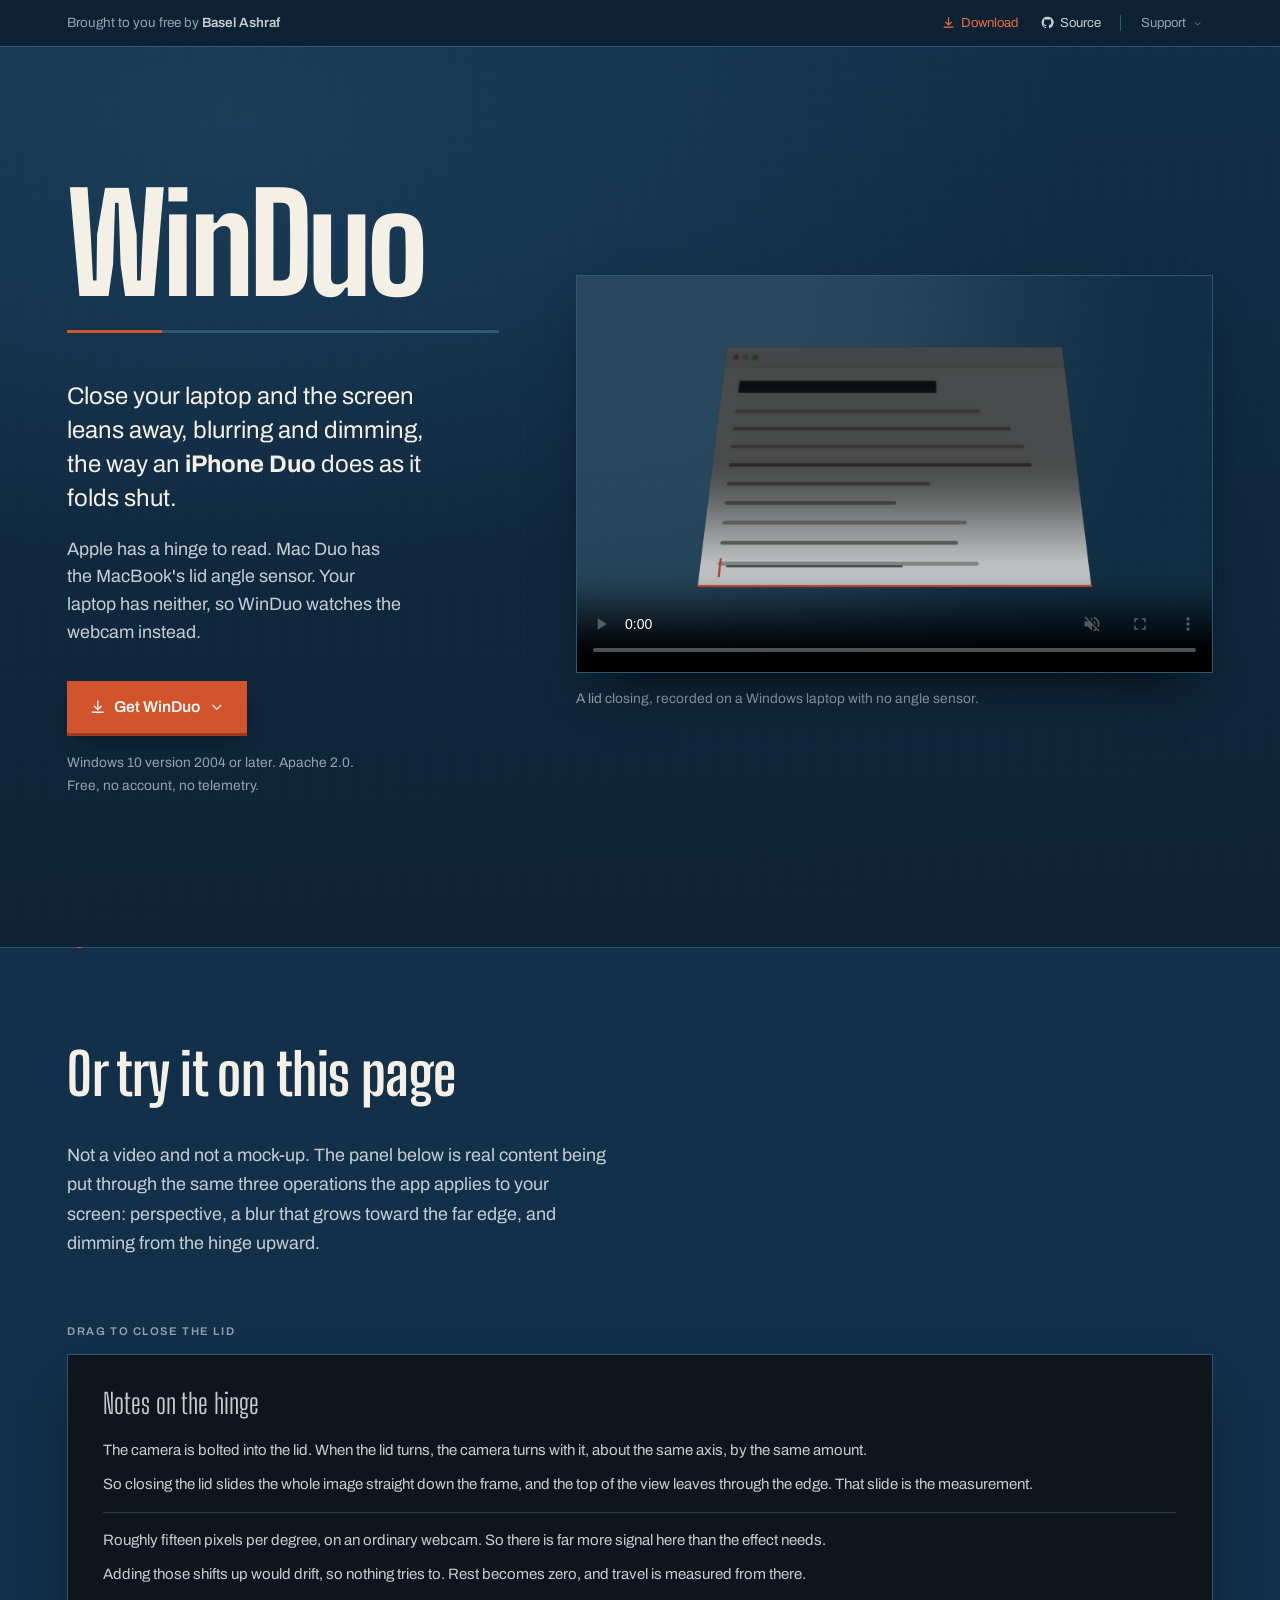
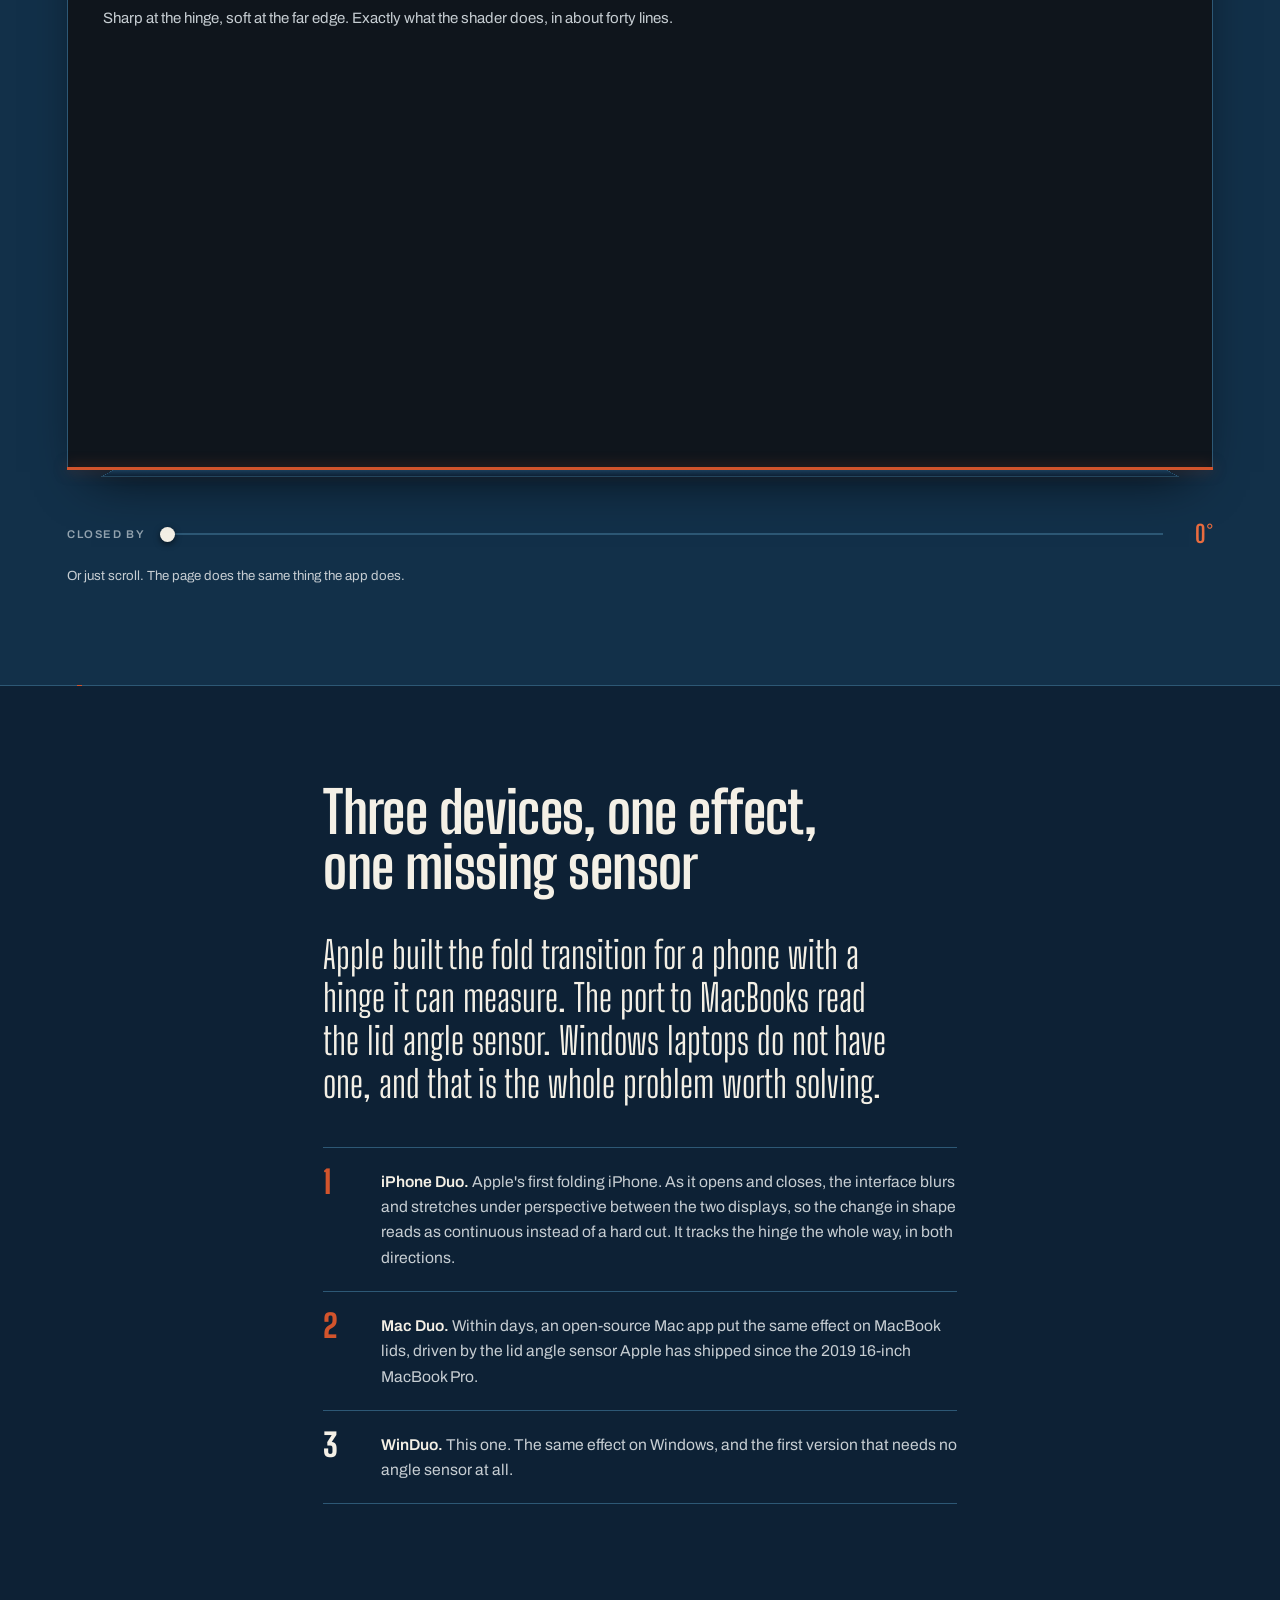
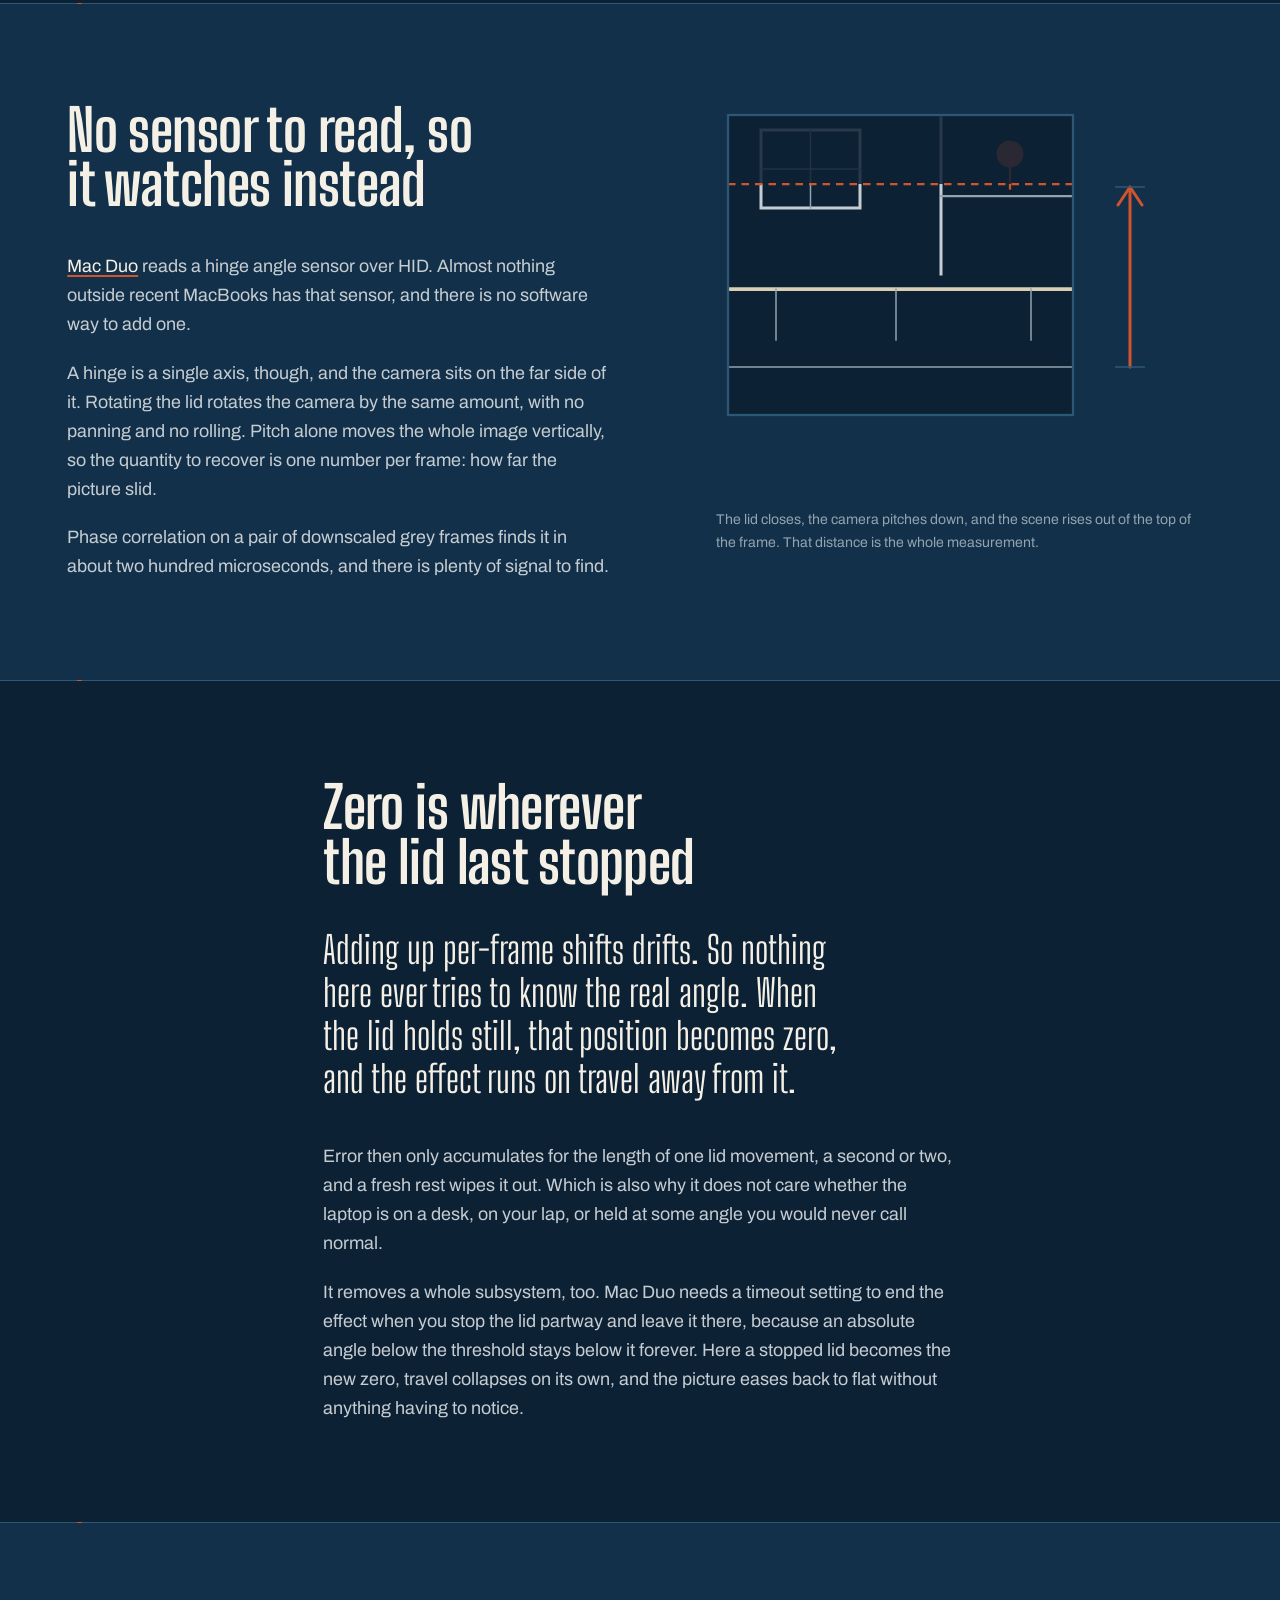
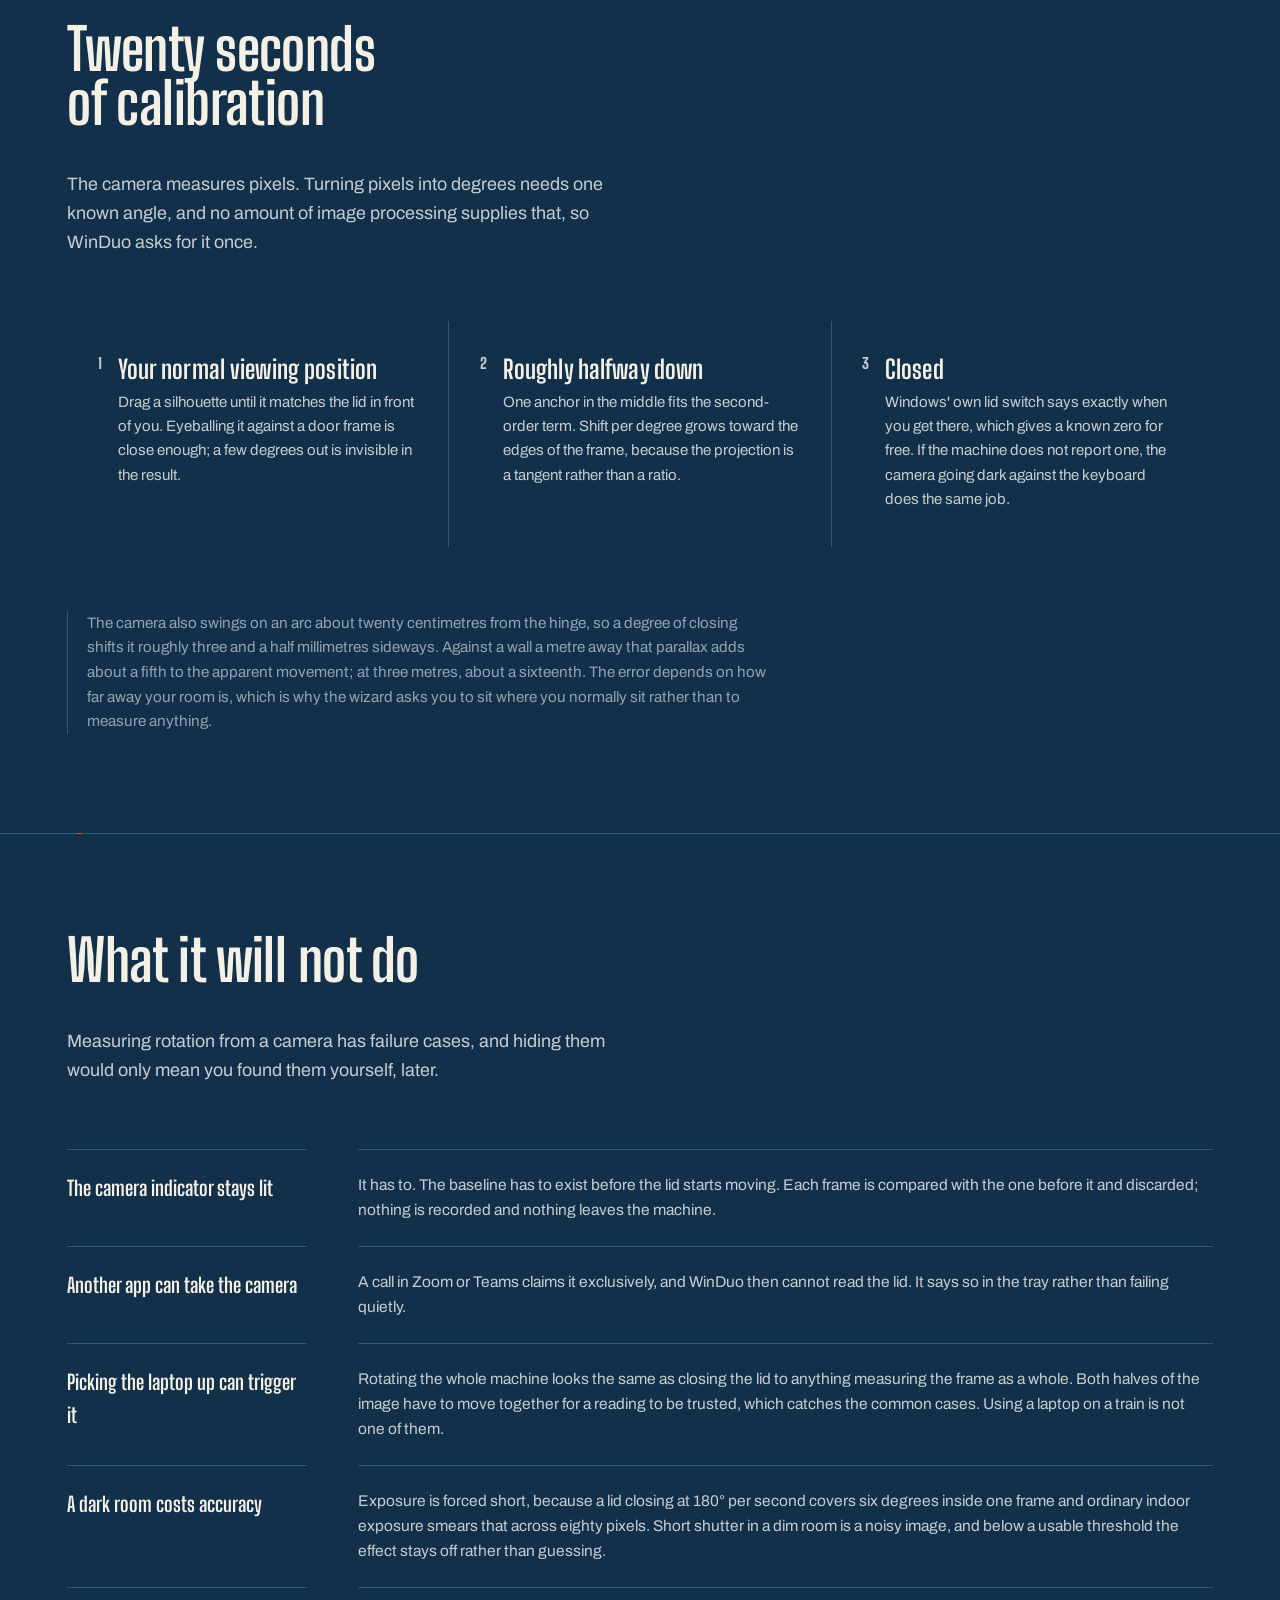
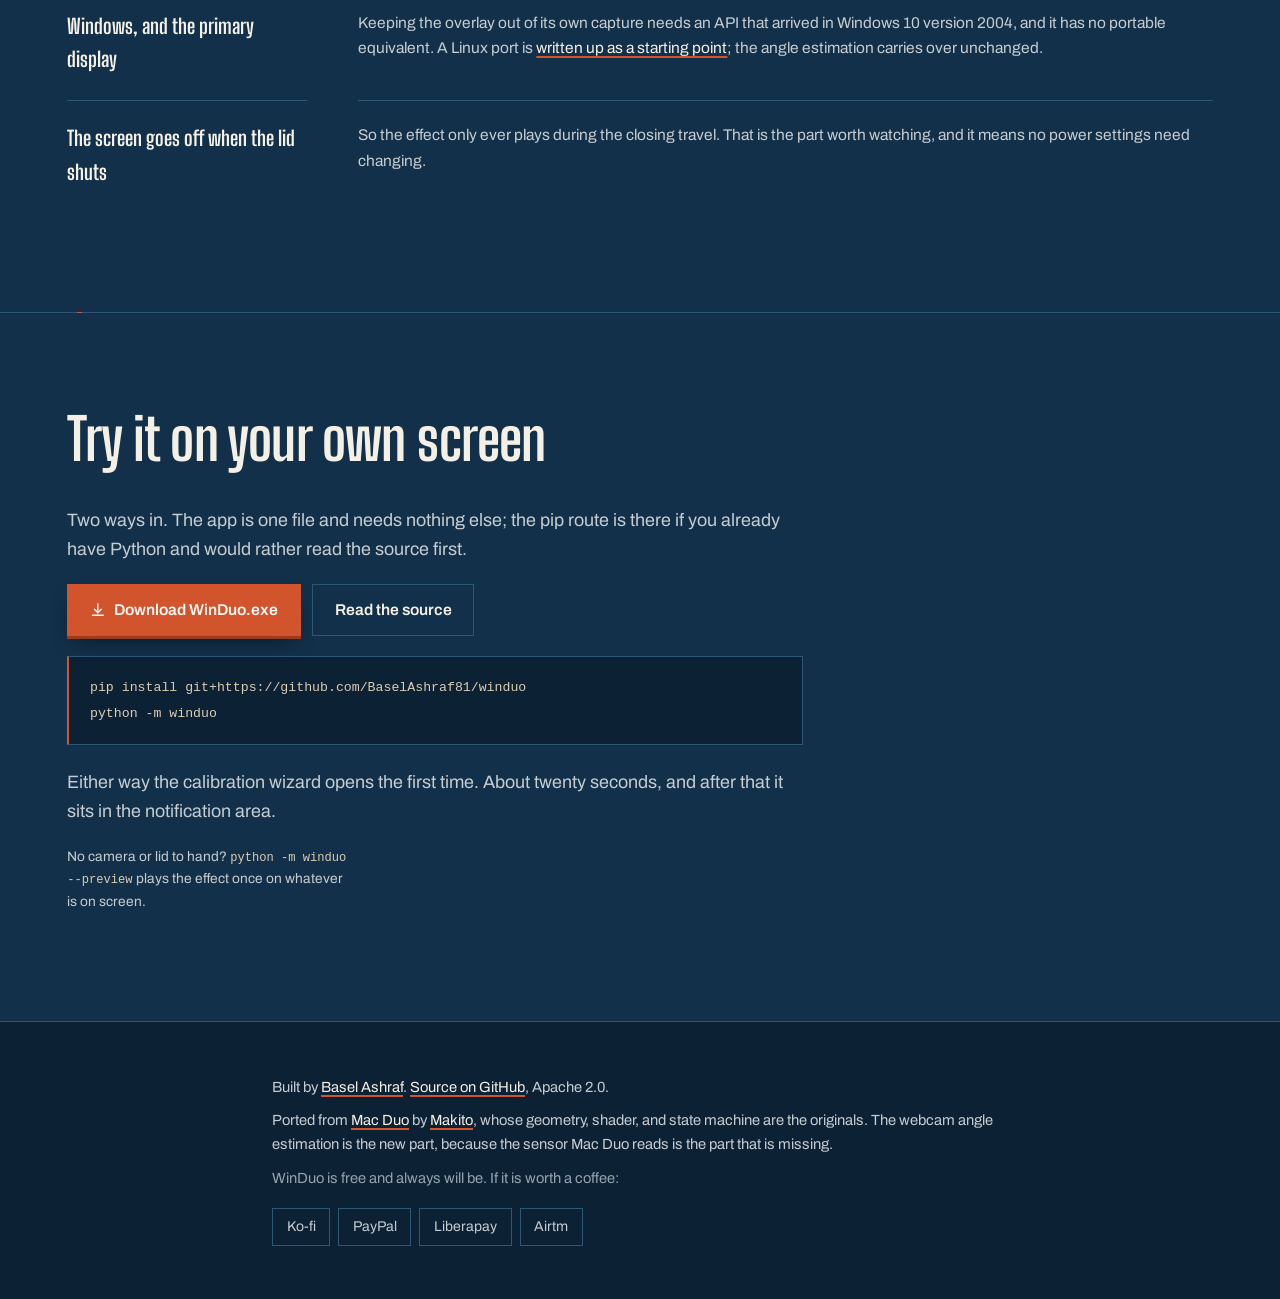
==== commit e5d7599b: "Fix nav/download page against the site's own design system The previous commit broke its own rules: " ====
--- a/docs/index.html
+++ b/docs/index.html
@@ -143,10 +143,36 @@
       </li>
       <li class="bar__divider" aria-hidden="true"></li>
       <li>
-        <a class="bar__link bar__link--dim" href="https://ko-fi.com/baselashraf" rel="noopener">Ko-fi</a>
-      </li>
-      <li>
-        <a class="bar__link bar__link--dim" href="https://paypal.me/baselashrafusd" rel="noopener">PayPal</a>
+        <!--
+          A dropdown rather than two bare links, so the type gets the same
+          weight and treatment as the rest of the bar instead of shrinking to
+          fit. Reuses the "grab" pattern from the hero's download menu: a
+          native details/summary, keyboard operable and scripting-free.
+        -->
+        <details class="drop">
+          <summary class="bar__link bar__link--dim">
+            Support
+            <svg class="icon drop__chevron" viewBox="0 0 16 16" aria-hidden="true" fill="none" stroke="currentColor" stroke-width="1.6" stroke-linecap="round" stroke-linejoin="round"><path d="M4 6.5 8 10.5l4-4"/></svg>
+          </summary>
+          <div class="drop__menu drop__menu--right">
+            <a class="drop__option" href="https://ko-fi.com/baselashraf" rel="noopener">
+              <span class="drop__name">Ko-fi</span>
+              <span class="drop__note">One-off or monthly, no account needed.</span>
+            </a>
+            <a class="drop__option" href="https://paypal.me/baselashrafusd" rel="noopener">
+              <span class="drop__name">PayPal</span>
+              <span class="drop__note">Any amount, one time.</span>
+            </a>
+            <a class="drop__option" href="https://liberapay.com/BaselAshraf81/donate" rel="noopener">
+              <span class="drop__name">Liberapay</span>
+              <span class="drop__note">Recurring, no fees.</span>
+            </a>
+            <a class="drop__option" href="https://airtm.me/theprofitking" rel="noopener">
+              <span class="drop__name">Airtm</span>
+              <span class="drop__note">Works from most countries.</span>
+            </a>
+          </div>
+        </details>
       </li>
     </ul>
   </div>
--- a/docs/style.css
+++ b/docs/style.css
@@ -157,6 +157,16 @@
   align-items: center;
   gap: 1rem;
 }
+
+/* Only present on pages reached by navigating away from the main page (the
+   download destination). A back affordance sits leading, beside identity,
+   never among the trailing action list where the eye does not expect it. */
+.bar__link--back {
+  color: var(--chalk-soft);
+  padding-left: 0;
+}
+
+.bar__link--back:hover { color: var(--chalk); background: transparent; }
 
 .bar__name {
   font-size: 0.84rem;
@@ -350,36 +360,51 @@
 
 .icon { width: 1em; height: 1em; flex: none; }
 
-/* --- Download options ------------------------------------------------- */
-
-.grab { position: relative; }
-
-.grab > summary {
+/* --- Dropdown menu ------------------------------------------------------
+ * One system for every details/summary menu on the site: the hero's "Get
+ * WinDuo" choice and the nav bar's "Support" choice both use it. A native
+ * details element, so both work with scripting off and are keyboard operable
+ * for free. `.grab` is the hero's larger button-triggered variant; `.drop` is
+ * the compact nav-bar trigger. Both share the `__menu`/`__option` panel.
+ * -------------------------------------------------------------------- */
+
+.grab, .drop { position: relative; }
+
+.grab > summary, .drop > summary {
   cursor: pointer;
   list-style: none;
 }
 
-.grab > summary::-webkit-details-marker { display: none; }
-
-.grab__chevron {
+.grab > summary::-webkit-details-marker,
+.drop > summary::-webkit-details-marker { display: none; }
+
+.grab__chevron, .drop__chevron {
   transition: transform 200ms var(--ease);
   opacity: 0.8;
 }
 
-.grab[open] > summary .grab__chevron { transform: rotate(180deg); }
-
-.grab__menu {
+.grab[open] > summary .grab__chevron,
+.drop[open] > summary .drop__chevron { transform: rotate(180deg); }
+
+/* The compact trigger is a bar__link already; it only needs the chevron. */
+.drop__chevron { width: 0.7em; height: 0.7em; margin-left: 0.1rem; }
+
+.drop__menu, .grab__menu {
   position: absolute;
   top: calc(100% + 0.5rem);
   left: 0;
   z-index: 10;
-  min-width: min(24rem, calc(100vw - 2 * var(--gap)));
+  min-width: min(22rem, calc(100vw - 2 * var(--gap)));
   background: var(--blue-deep);
   border: 1.5px solid var(--blue-line);
   box-shadow: 0 18px 40px -14px rgba(0, 0, 0, 0.8);
 }
 
-.grab__option {
+/* The nav bar's menu opens near the right edge of the viewport, so it grows
+   leftward from the trigger instead of overflowing off screen. */
+.drop__menu--right { left: auto; right: 0; }
+
+.drop__option, .grab__option {
   display: block;
   padding: 0.9rem 1.1rem;
   text-decoration: none;
@@ -388,21 +413,23 @@
   transition: background 180ms var(--ease);
 }
 
-.grab__option:last-child { border-bottom: 0; }
-
-.grab__option:hover,
-.grab__option:focus-visible {
+.drop__option:last-child, .grab__option:last-child { border-bottom: 0; }
+
+.drop__option:hover, .drop__option:focus-visible,
+.grab__option:hover, .grab__option:focus-visible {
   background: rgba(244, 240, 230, 0.06);
   color: var(--chalk);
 }
 
-.grab__name {
+.drop__name, .grab__name {
   display: block;
   font-family: var(--display);
-  font-size: 1.2rem;
   font-weight: 700;
   margin-bottom: 0.15rem;
 }
+
+.grab__name { font-size: 1.2rem; }
+.drop__name { font-size: 1.05rem; }
 
 /* The recommended route gets the working mark, so the choice is not a coin flip. */
 .grab__option:first-child .grab__name::after {
@@ -416,7 +443,7 @@
   background: var(--oxide);
 }
 
-.grab__note {
+.drop__note, .grab__note {
   display: block;
   font-size: 0.86rem;
   line-height: 1.5;
@@ -935,36 +962,38 @@
 
 .bay--close { padding-bottom: clamp(5rem, 12vh, 8rem); }
 
-/* --- Download / support page ------------------------------------------ */
-
-.thanks {
-  min-height: calc(100svh - 46px);
-  display: flex;
-  align-items: center;
+/* --- Download / support page --------------------------------------------
+ * Built from the same primitives as the main page: .bay, .snap, .steps'
+ * numbered rows, .support's flat link row. No cards, no rounded panels, no
+ * emoji as icon stand-ins; every symbol here is a drawn stroke SVG matching
+ * the ones already used for GitHub/download elsewhere on the site.
+ * -------------------------------------------------------------------- */
+
+.thanks-hero {
   background:
     radial-gradient(120% 90% at 18% 8%, var(--blue-lift) 0%, transparent 55%),
     linear-gradient(178deg, var(--blue) 0%, var(--blue-deep) 100%);
-}
-
-.thanks__inner {
-  max-width: 42rem;
+  padding: clamp(3rem, 8vh, 5.5rem) var(--gap) clamp(2.5rem, 6vh, 4rem);
+}
+
+.thanks-hero__inner {
+  max-width: 40rem;
   margin: 0 auto;
-  padding: clamp(3rem, 8vh, 6rem) var(--gap);
 }
 
 .thanks__status {
   display: flex;
   align-items: center;
   gap: 0.6rem;
-  font-size: 0.88rem;
+  font-size: 0.86rem;
   color: var(--chalk-soft);
-  margin-bottom: 2.5rem;
+  margin-bottom: 2rem;
 }
 
 .thanks__spin {
-  width: 1.25rem;
-  height: 1.25rem;
-  color: var(--prussian-bright, var(--chalk-faint));
+  width: 1.15rem;
+  height: 1.15rem;
+  color: var(--chalk-faint);
   flex: none;
   animation: spin 1.1s linear infinite;
 }
@@ -975,111 +1004,51 @@
   .thanks__spin { animation: none; }
 }
 
-.thanks__heading {
+.thanks-hero h1 {
   font-family: var(--display);
-  font-size: clamp(2.4rem, 1.6rem + 3.5vw, 4.2rem);
+  font-size: clamp(2.3rem, 1.5rem + 3.2vw, 3.8rem);
   font-weight: 800;
-  line-height: 0.96;
+  line-height: 0.98;
   letter-spacing: -0.02em;
   color: var(--chalk);
-  margin: 0 0 1.4rem;
+  margin: 0 0 0.5em;
   text-wrap: balance;
 }
 
-.thanks__heading::after {
+.thanks-hero h1::after {
   content: "";
   display: block;
   height: 3px;
   width: 3.5rem;
-  margin-top: 0.7rem;
+  margin-top: 0.6em;
   background: var(--oxide);
 }
 
-.thanks__sub {
+.thanks-hero p {
   color: var(--chalk-soft);
-  font-size: clamp(1rem, 0.95rem + 0.2vw, 1.1rem);
-  line-height: 1.6;
-  max-width: 38ch;
-  margin-bottom: 1rem;
-}
-
-.thanks__options {
-  display: grid;
-  gap: 0.6rem;
-  margin: 2rem 0 2rem;
-}
-
-.thanks__card {
-  display: flex;
-  align-items: center;
-  gap: 1rem;
-  padding: 0.95rem 1.1rem;
-  background: var(--blue-lift);
-  border: 1px solid var(--blue-line);
-  text-decoration: none;
+  font-size: clamp(1rem, 0.95rem + 0.2vw, 1.08rem);
+  max-width: 42ch;
+}
+
+/* The support list, exactly the .support component already used in the main
+   page's footer, laid out as the page's primary content instead of a
+   secondary line. Same anatomy, more room to breathe. */
+.thanks-hero .support {
+  margin: 1.6rem 0 0;
+  max-width: none;
+}
+
+.thanks-hero .support a {
+  padding: 0.55rem 1rem;
+  font-size: 0.92rem;
+}
+
+.thanks-hero .support a:first-child {
+  border-color: var(--oxide);
   color: var(--chalk);
-  transition: background 180ms var(--ease), border-color 180ms var(--ease),
-              transform 180ms var(--ease);
-}
-
-.thanks__card:hover {
-  background: #1f3d57;
-  border-color: #3d6277;
-  transform: translateX(3px);
-  color: var(--chalk);
-}
-
-.thanks__card:focus-visible {
-  outline: 2px solid var(--oxide-lift);
-  outline-offset: 2px;
-}
-
-/* The lead card gets the oxide treatment. */
-.thanks__card--lead {
-  background: var(--oxide-sunk, #9c3d21);
-  border-color: var(--oxide);
-}
-
-.thanks__card--lead:hover {
-  background: var(--oxide);
-  border-color: var(--oxide-lift);
-}
-
-.thanks__card-icon {
-  font-size: 1.5rem;
-  line-height: 1;
-  flex: none;
-}
-
-.thanks__card-body {
-  flex: 1;
-  min-width: 0;
-}
-
-.thanks__card-body strong {
-  display: block;
-  font-weight: 600;
-  font-size: 1rem;
-}
-
-.thanks__card-body span {
-  font-size: 0.85rem;
-  color: var(--chalk-soft);
-}
-
-.thanks__card--lead .thanks__card-body span {
-  color: rgba(255, 255, 255, 0.72);
-}
-
-.thanks__card-arrow {
-  width: 1rem;
-  height: 1rem;
-  color: var(--chalk-faint);
-  flex: none;
-  transition: transform 180ms var(--ease);
-}
-
-.thanks__card:hover .thanks__card-arrow { transform: translateX(3px); }
+}
+
+.thanks-hero .support a:first-child:hover { background: rgba(210, 84, 44, 0.12); }
 
 .thanks__skip {
   font-size: 0.88rem;
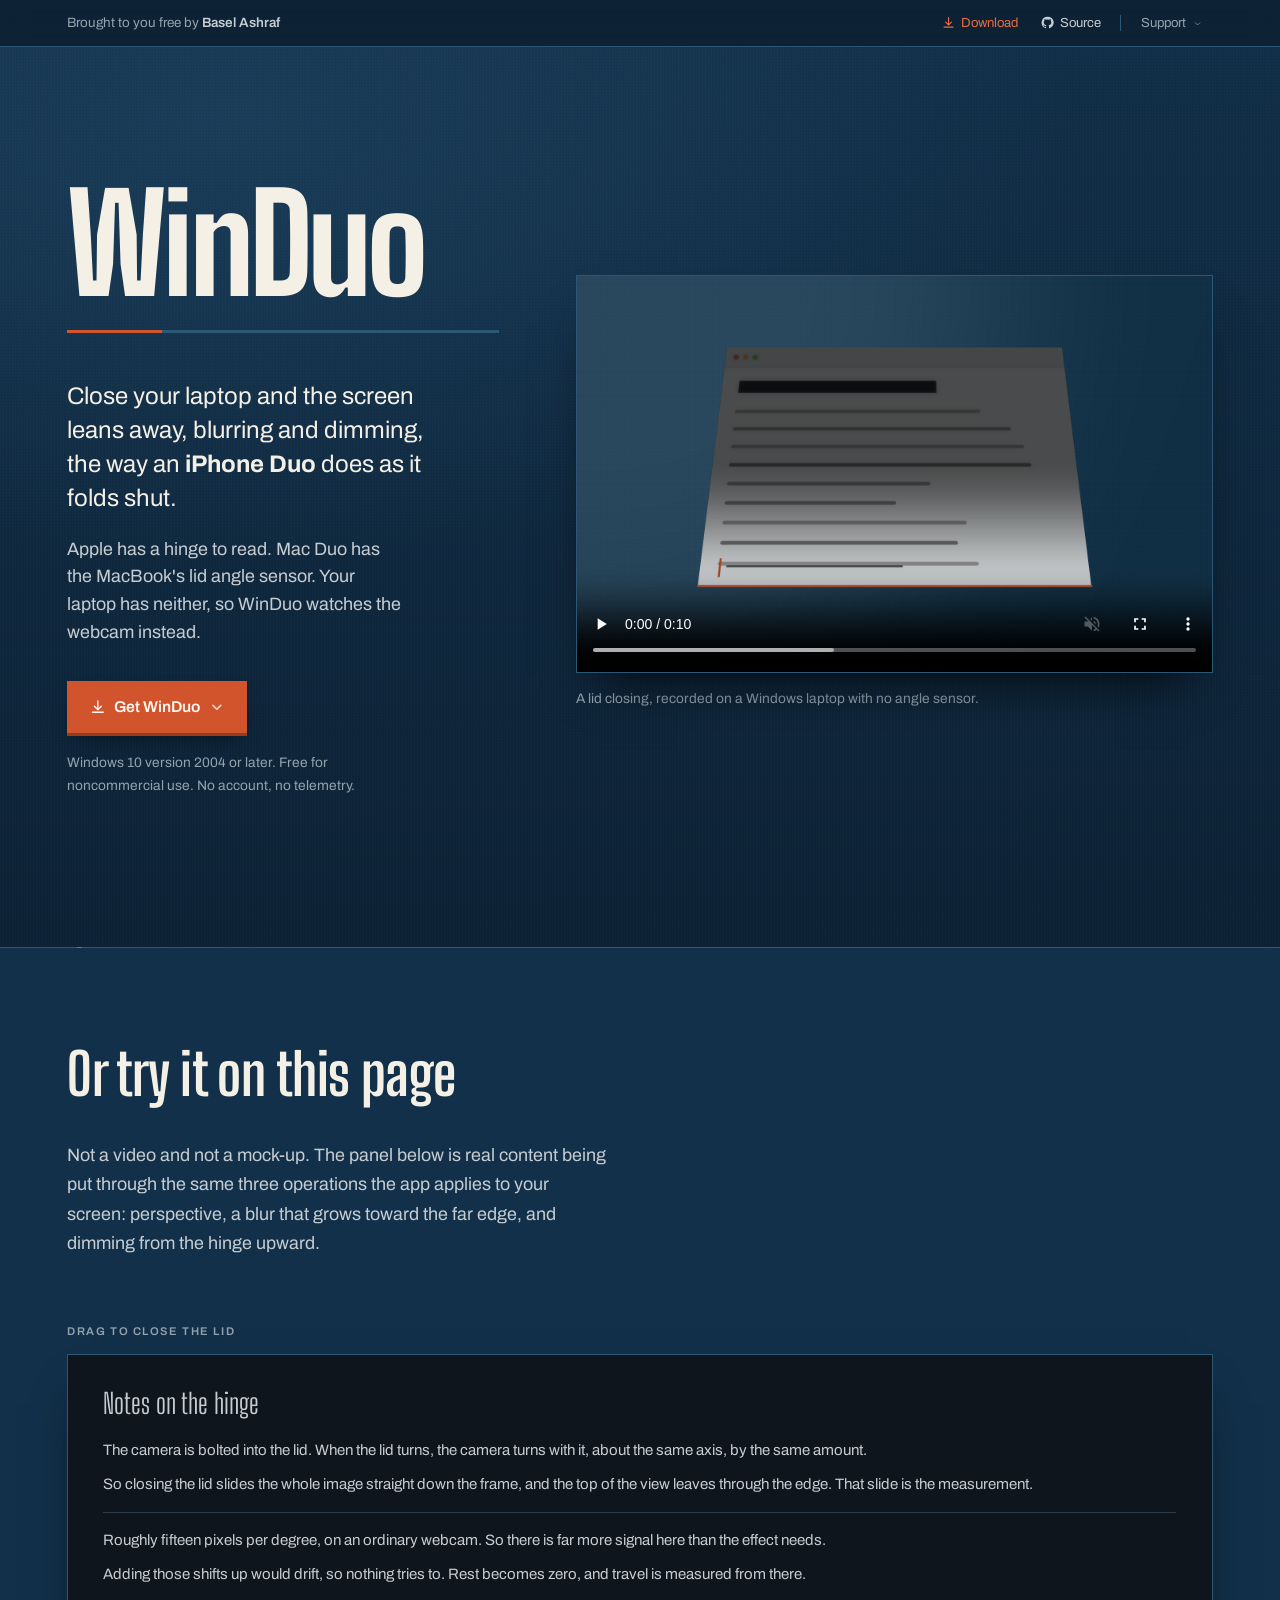
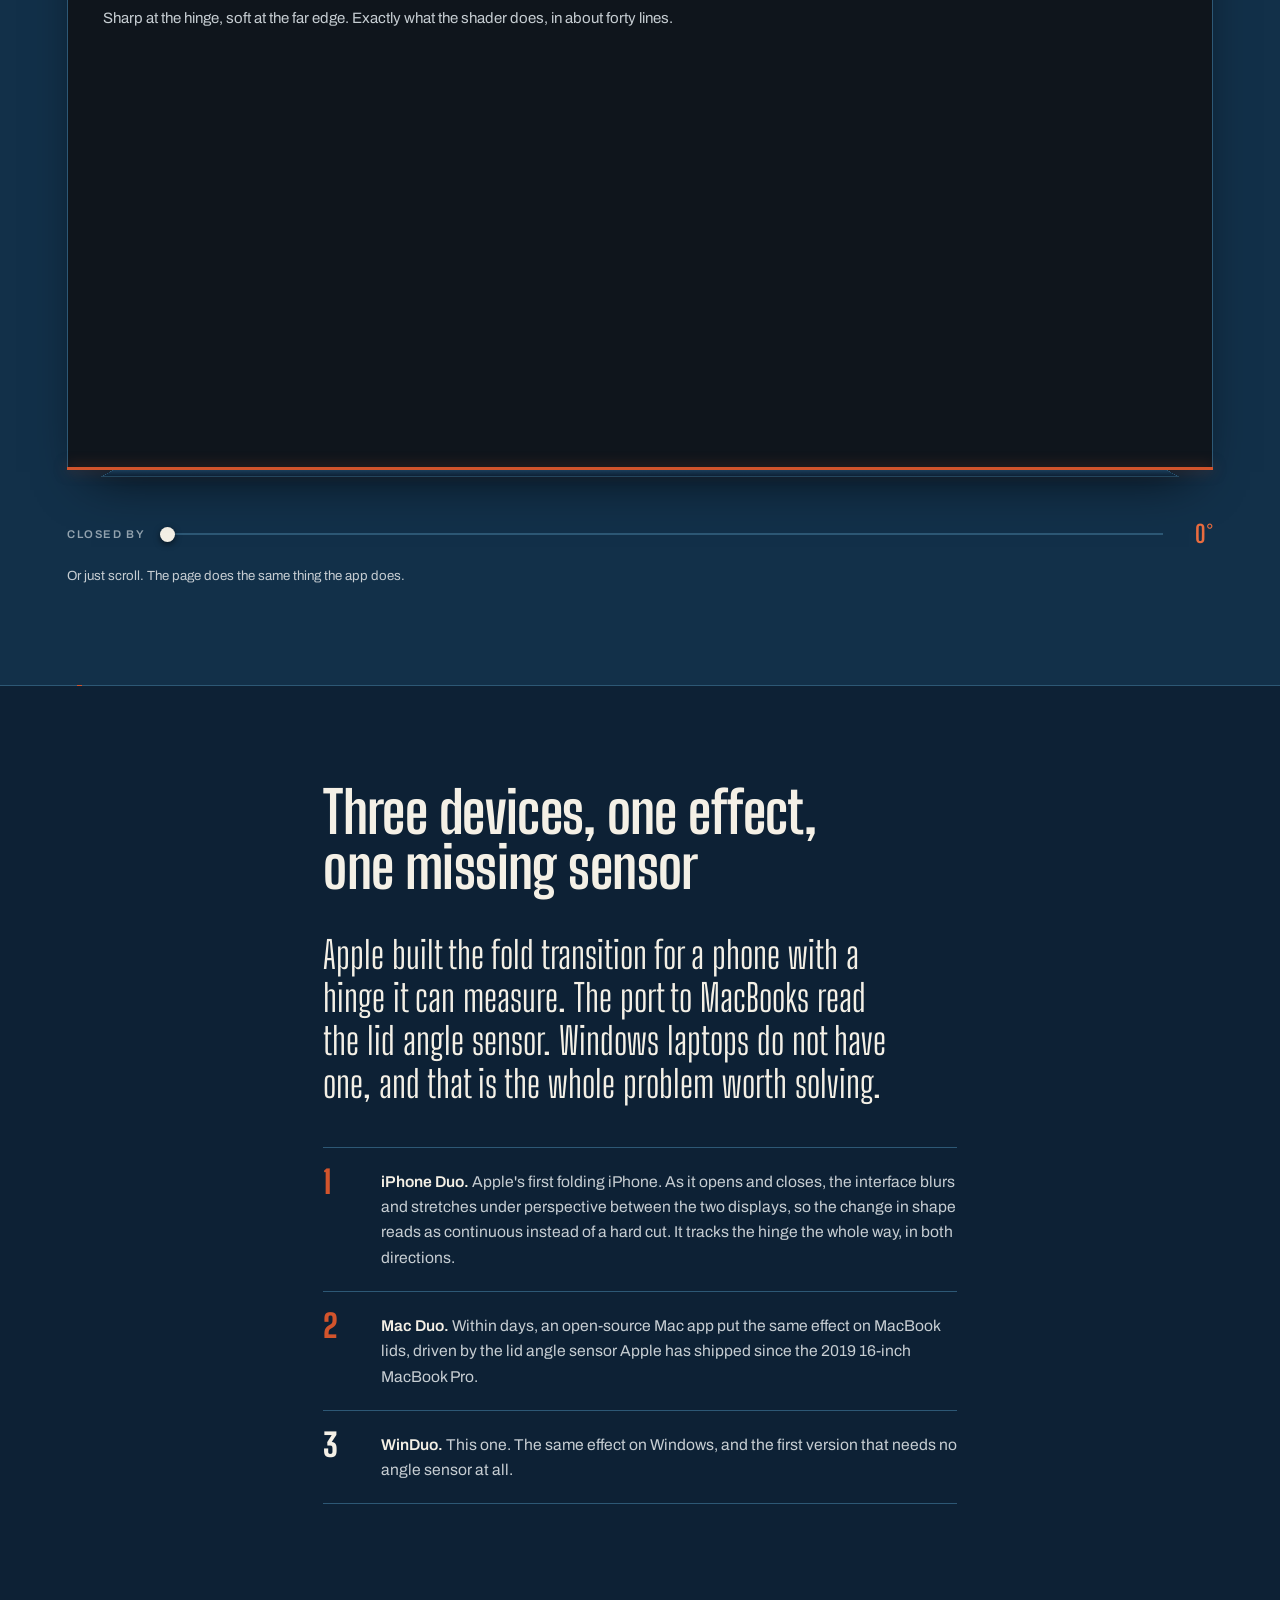
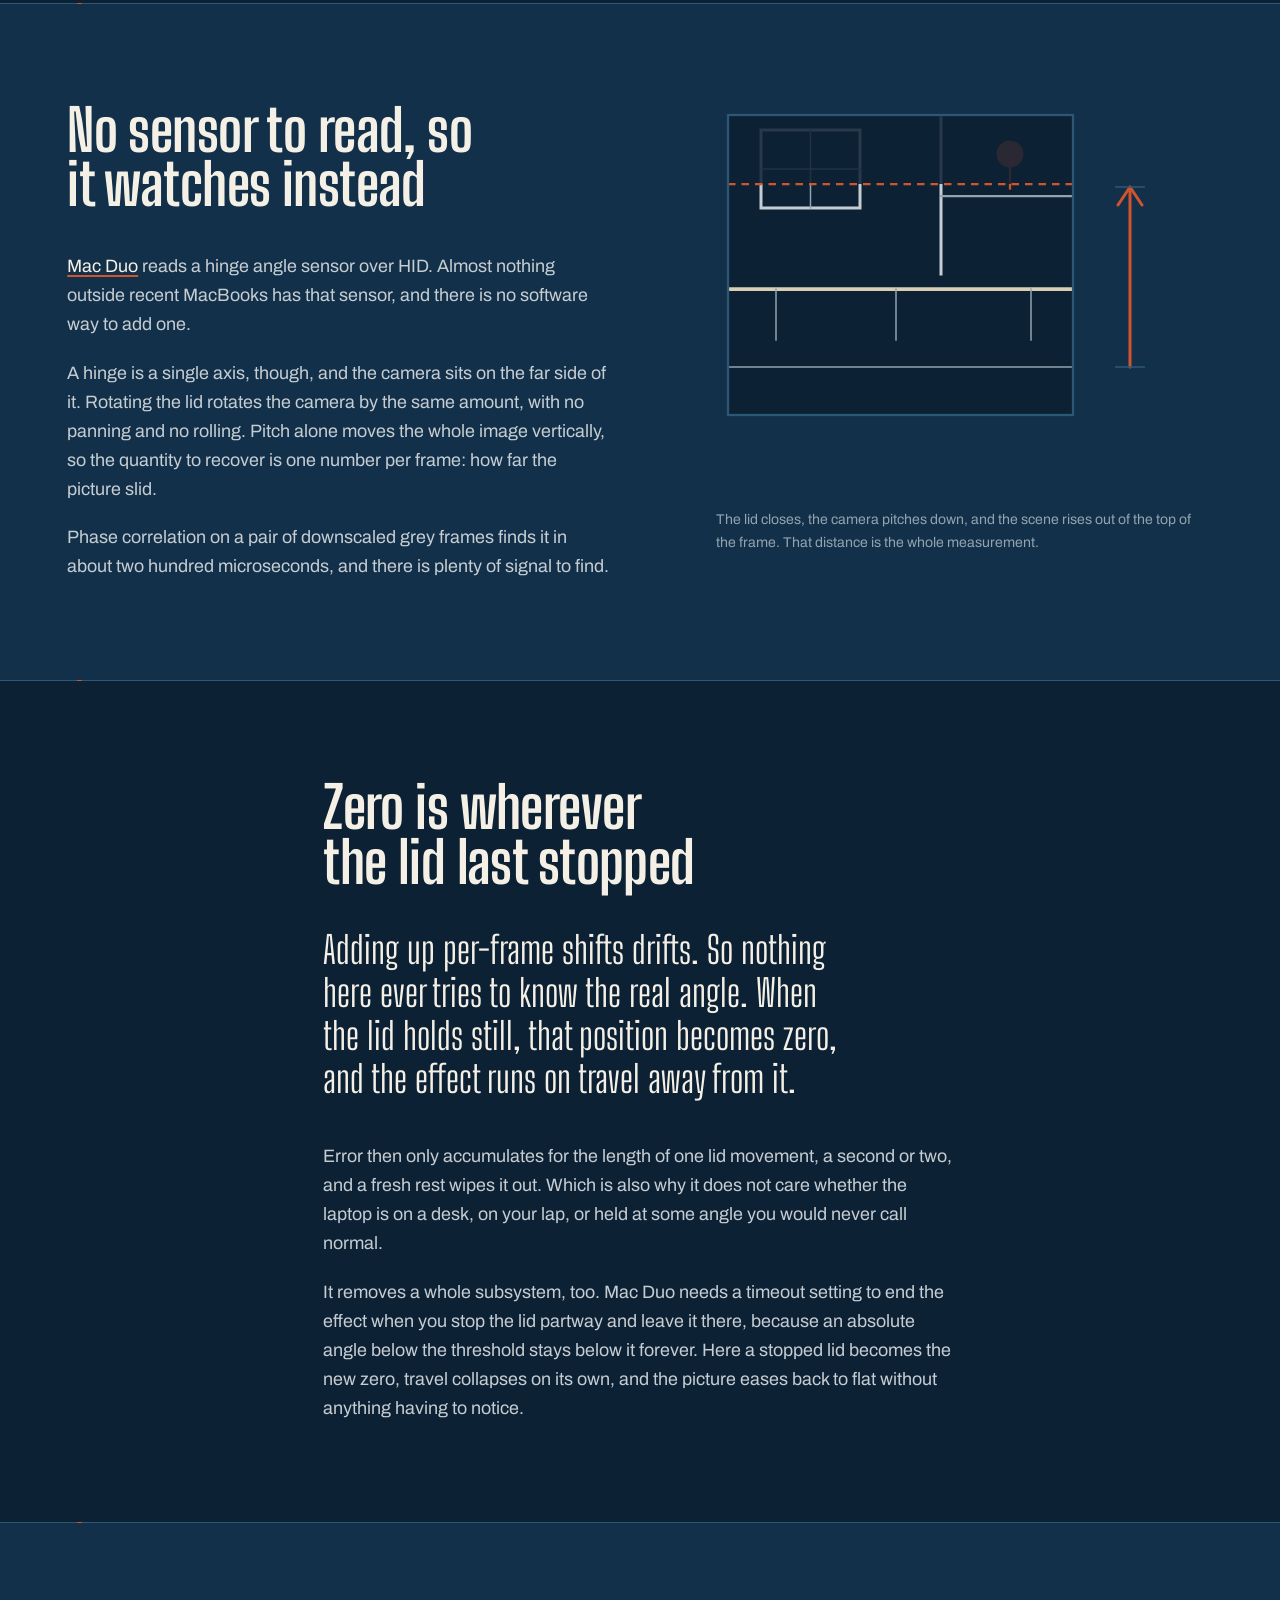
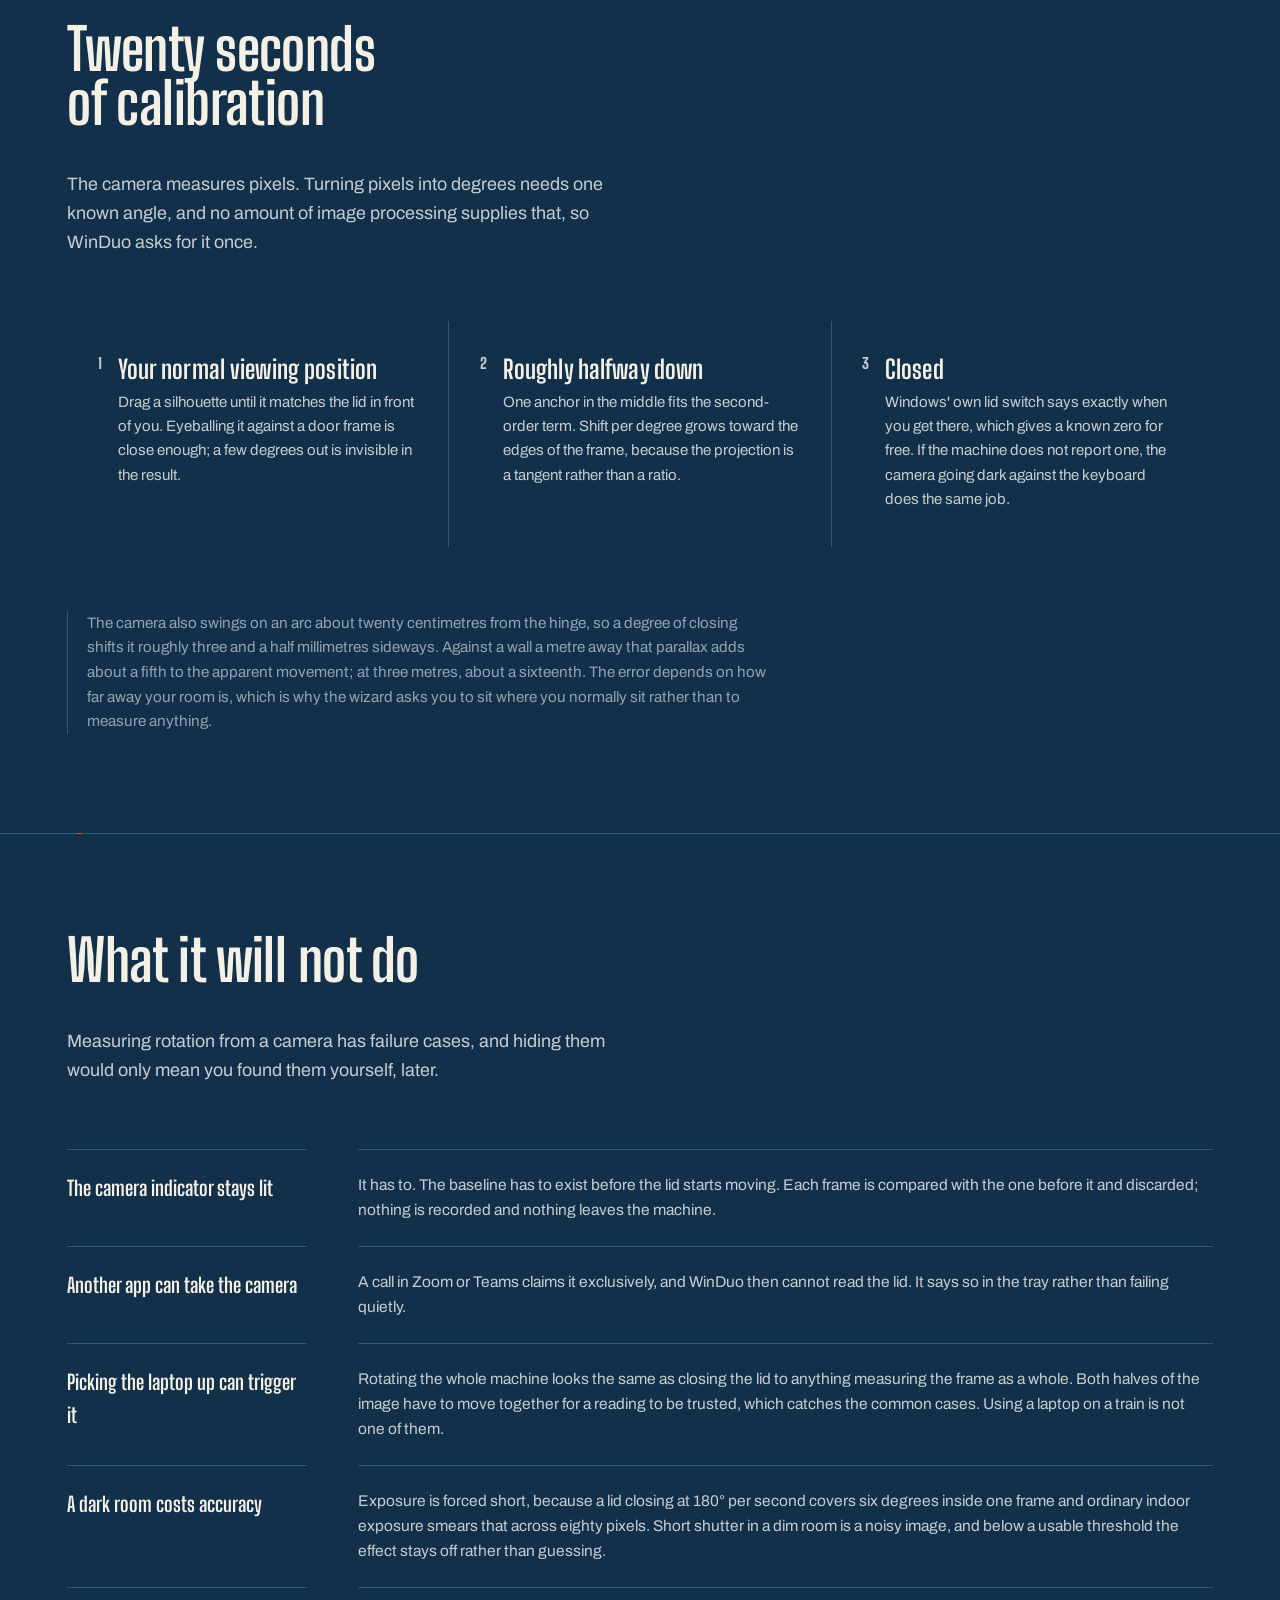
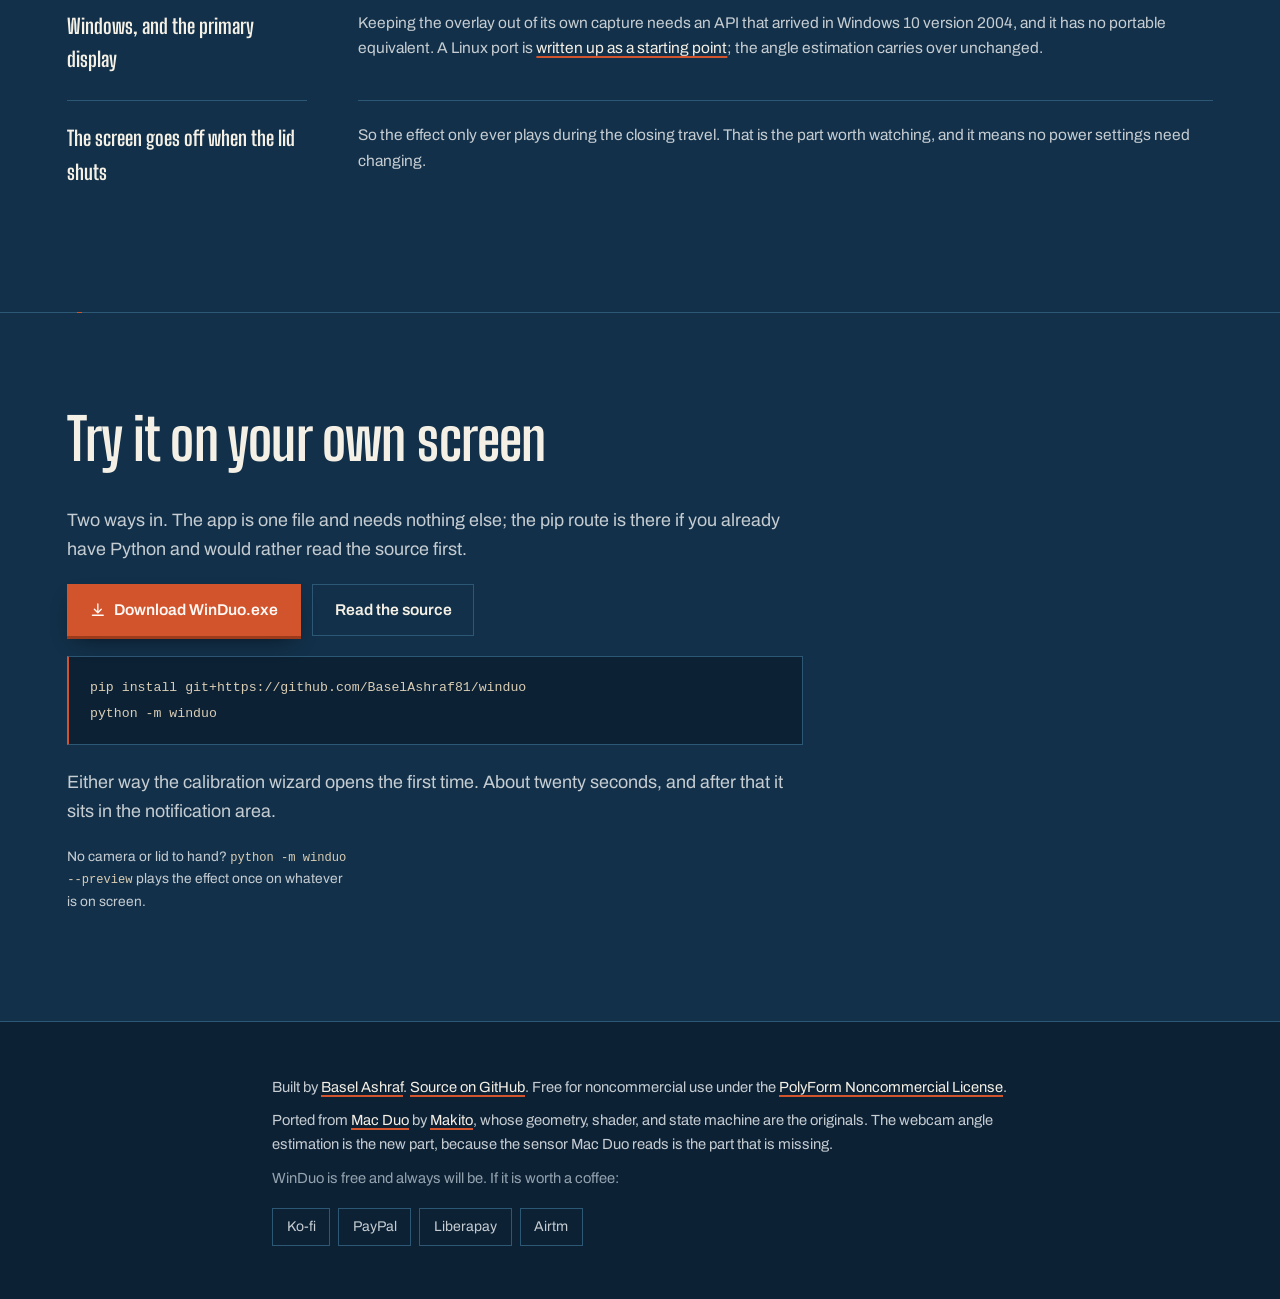
==== commit 1db0c9ad: "Relicense to PolyForm Noncommercial 1.0.0; add hero demo video WinDuo now ships under the PolyForm N" ====
--- a/docs/index.html
+++ b/docs/index.html
@@ -36,7 +36,7 @@
   "description": "Brings the iPhone Duo fold transition to Windows laptops. The screen tilts, blurs, and dims as the lid closes. The lid angle is recovered from the webcam by measuring vertical image shift, so no hinge angle sensor is required.",
   "offers": { "@type": "Offer", "price": "0", "priceCurrency": "USD" },
   "author": { "@type": "Person", "name": "Basel Ashraf", "url": "https://baselashraf.com/" },
-  "license": "https://www.apache.org/licenses/LICENSE-2.0",
+  "license": "https://polyformproject.org/licenses/noncommercial/1.0.0",
   "codeRepository": "https://github.com/BaselAshraf81/winduo",
   "isBasedOn": "https://github.com/sumimakito/Mac-Duo"
 }
@@ -224,8 +224,8 @@
         </details>
       </div>
       <p class="fineprint">
-        Windows 10 version 2004 or later. Apache 2.0. Free, no account,
-        no telemetry.
+        Windows 10 version 2004 or later. Free for noncommercial use. No
+        account, no telemetry.
       </p>
     </div>
 
@@ -637,8 +637,10 @@
 <footer class="foot">
   <p>
     Built by <a href="https://baselashraf.com">Basel Ashraf</a>.
-    <a href="https://github.com/BaselAshraf81/winduo">Source on GitHub</a>,
-    Apache 2.0.
+    <a href="https://github.com/BaselAshraf81/winduo">Source on GitHub</a>.
+    Free for noncommercial use under the
+    <a href="https://polyformproject.org/licenses/noncommercial/1.0.0">PolyForm
+    Noncommercial License</a>.
   </p>
   <p>
     Ported from <a href="https://github.com/sumimakito/Mac-Duo">Mac Duo</a> by
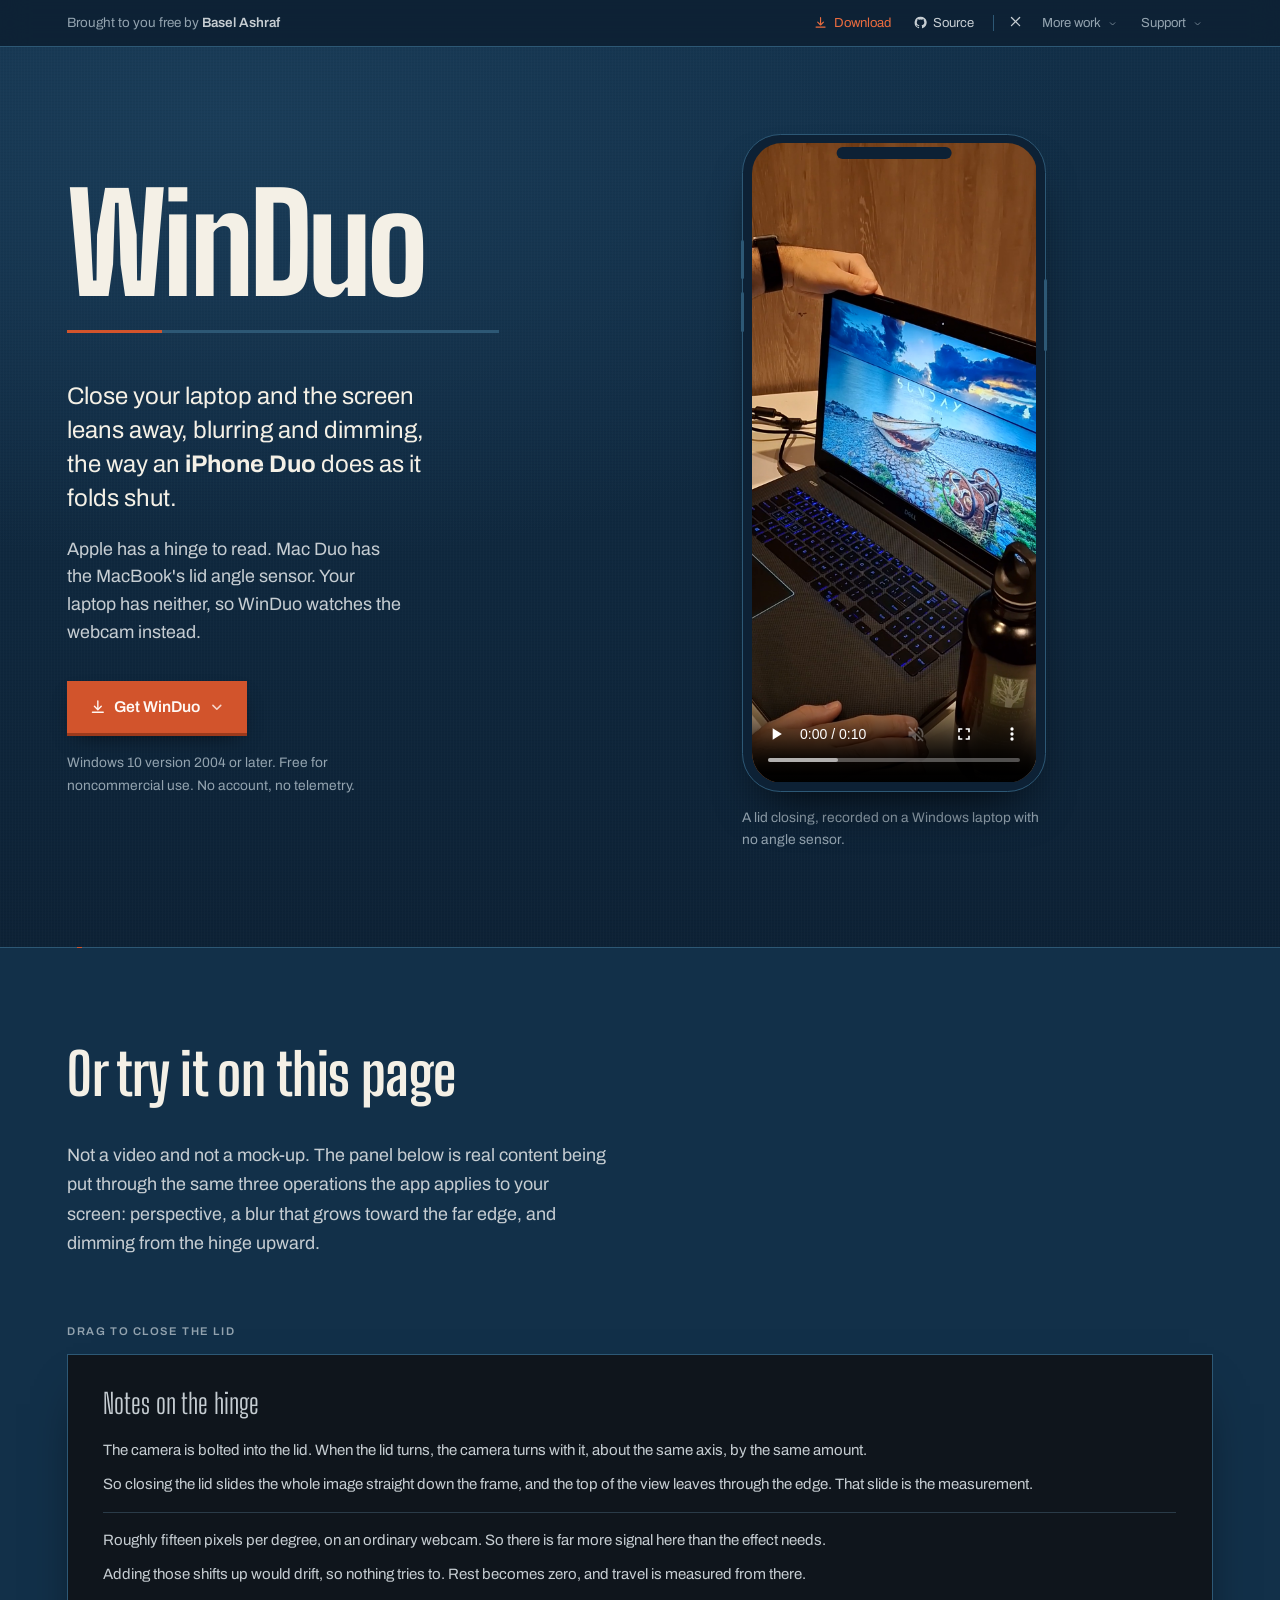
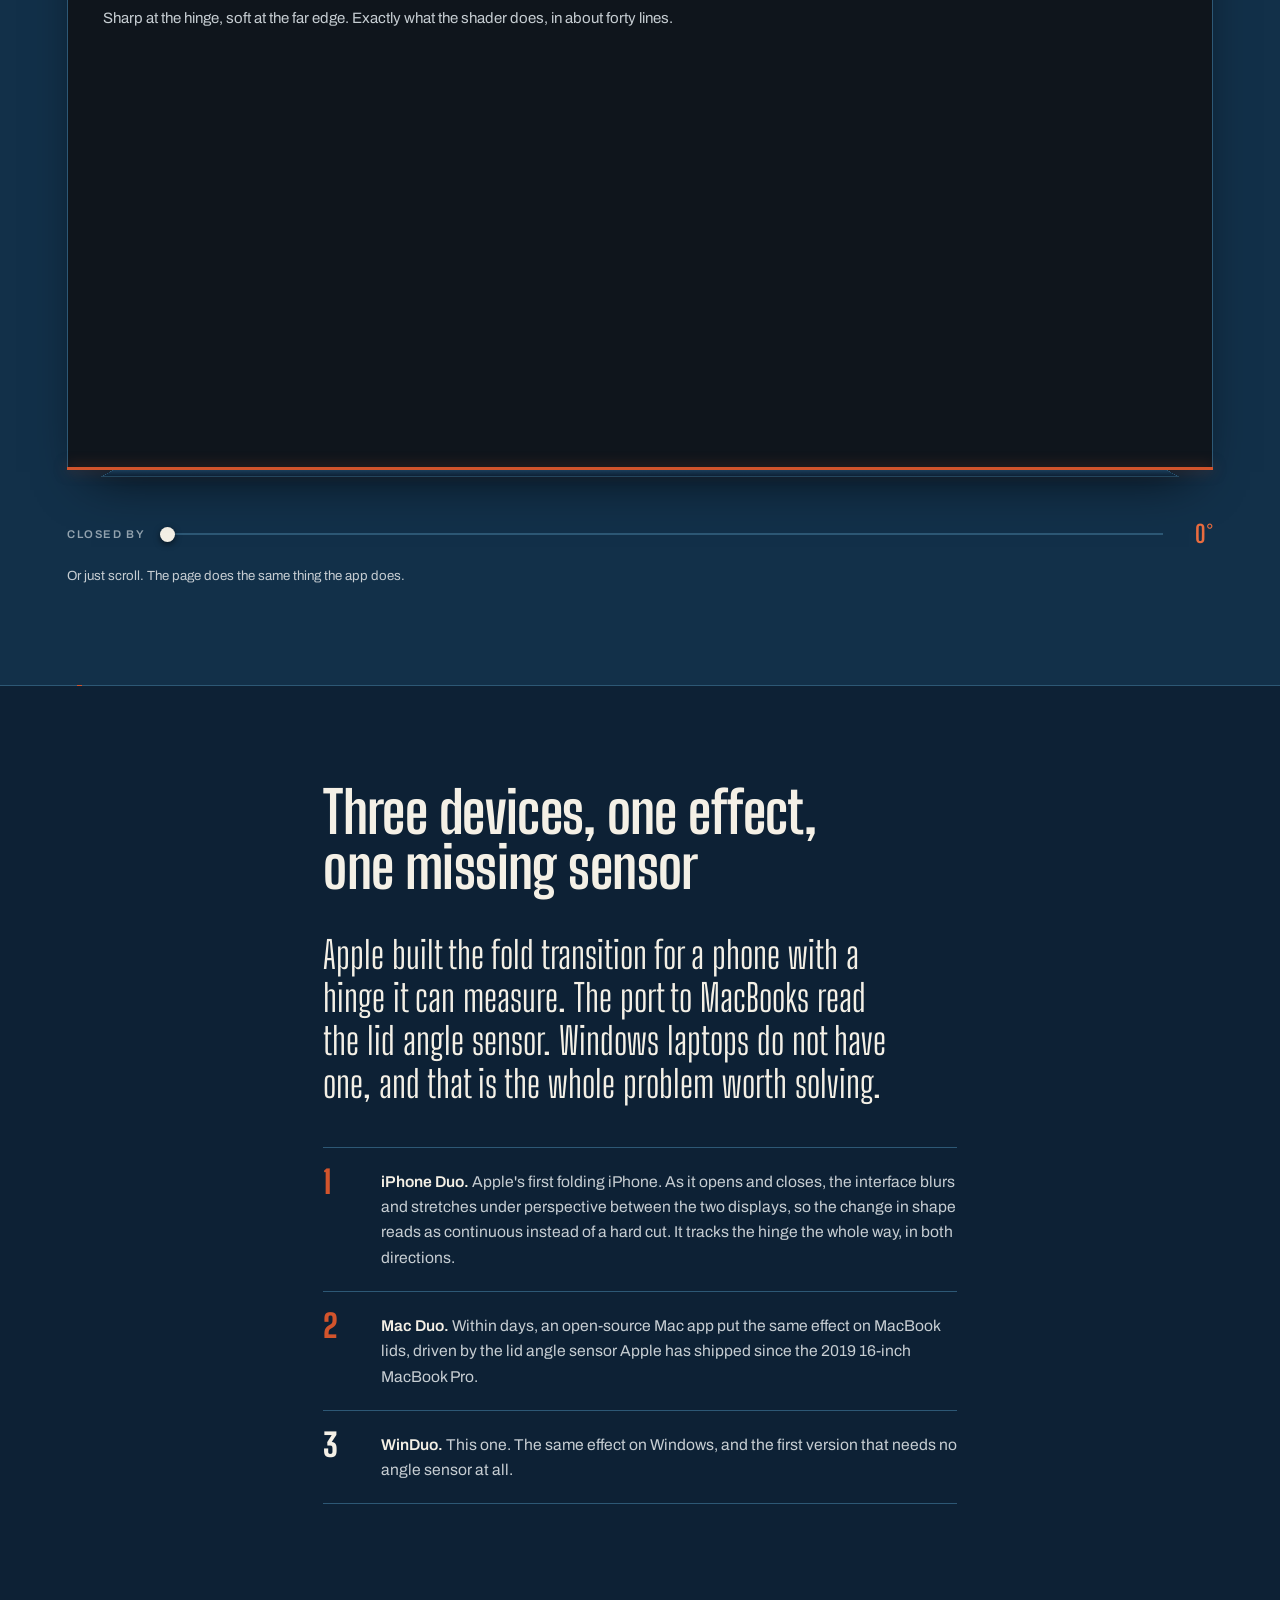
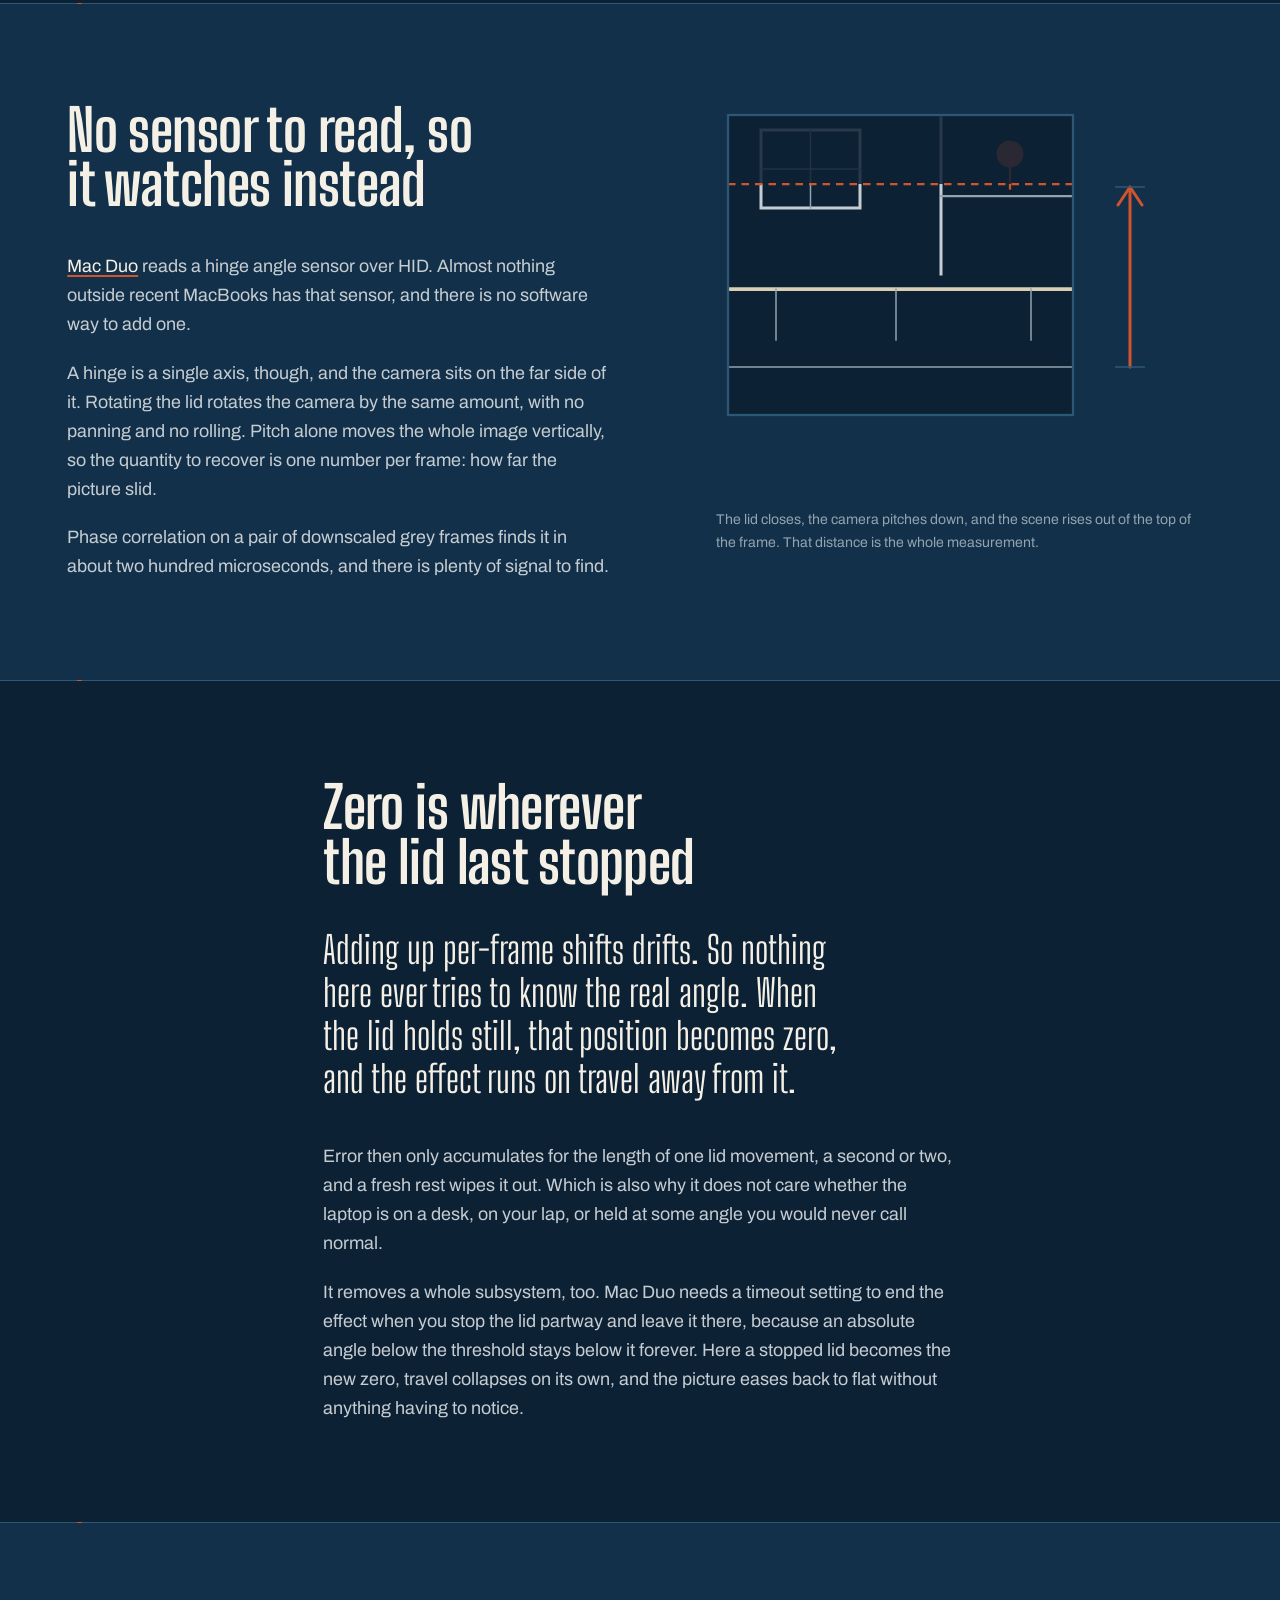
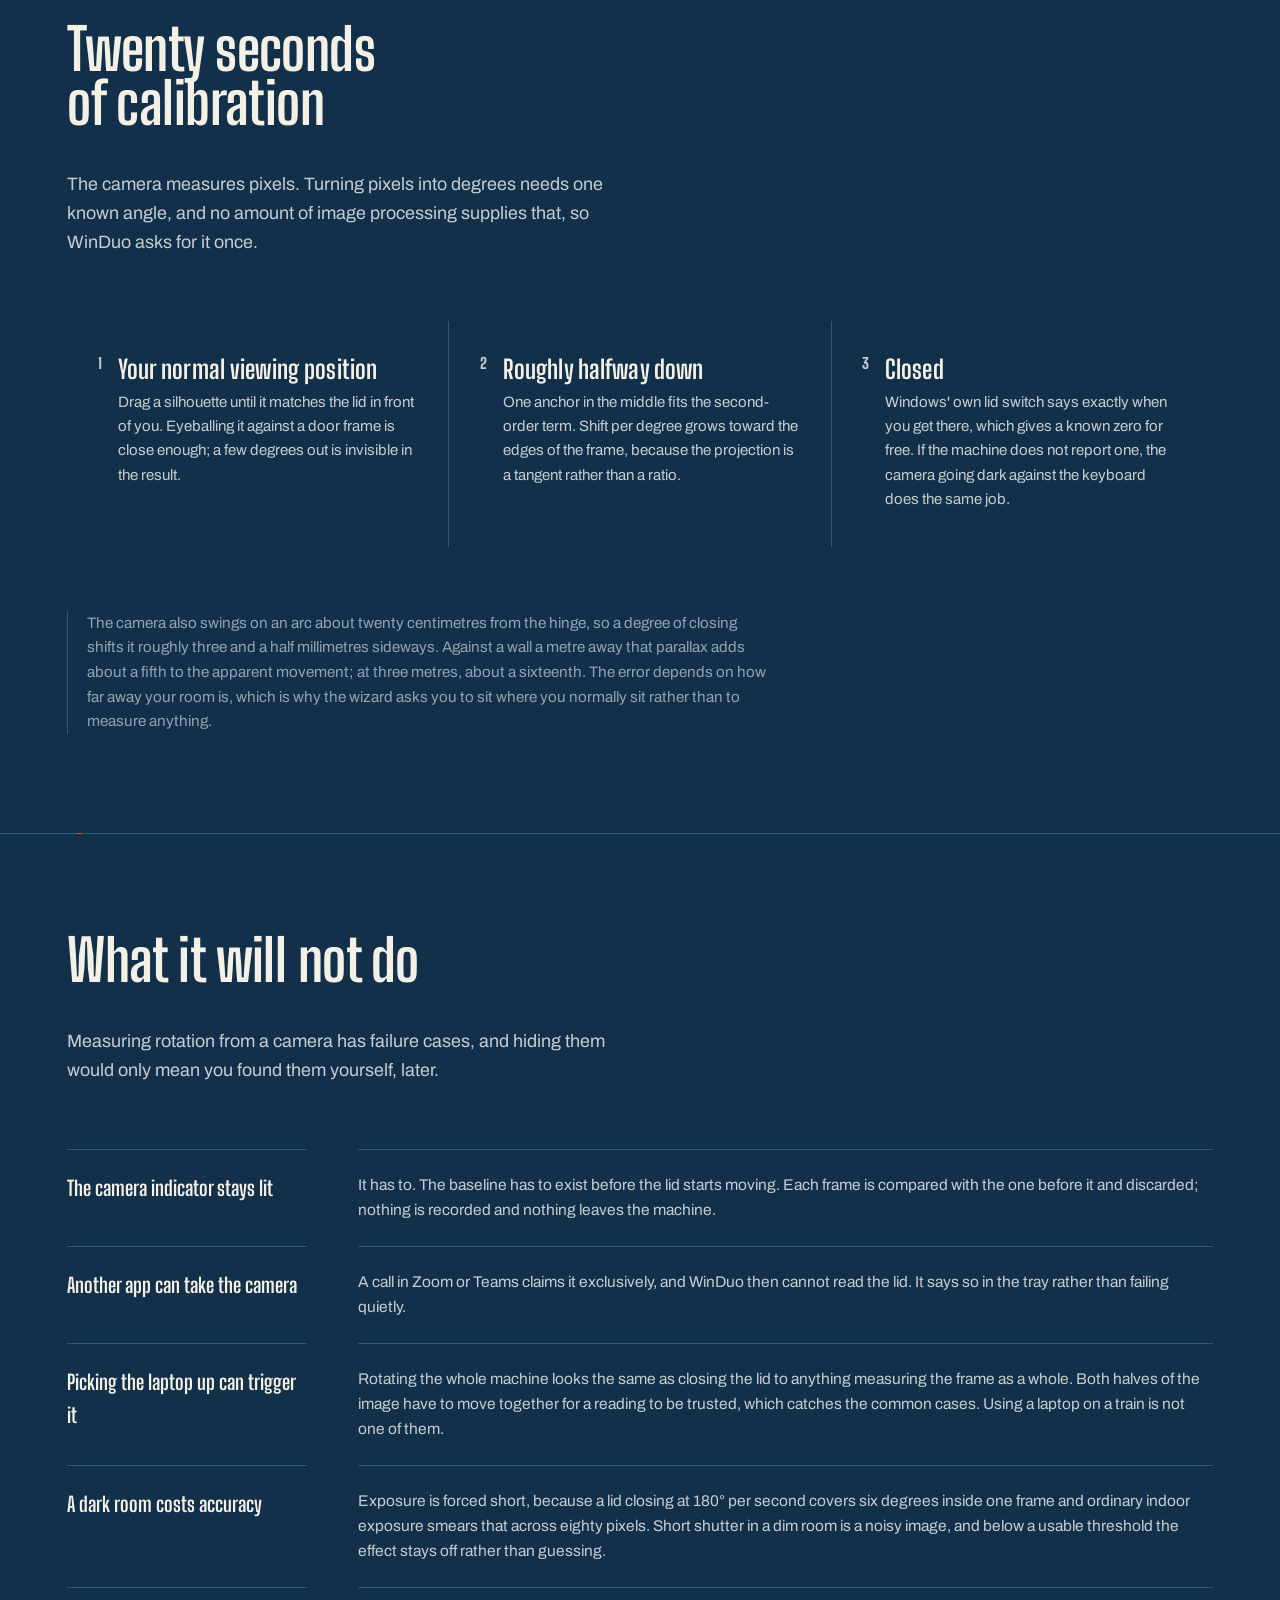
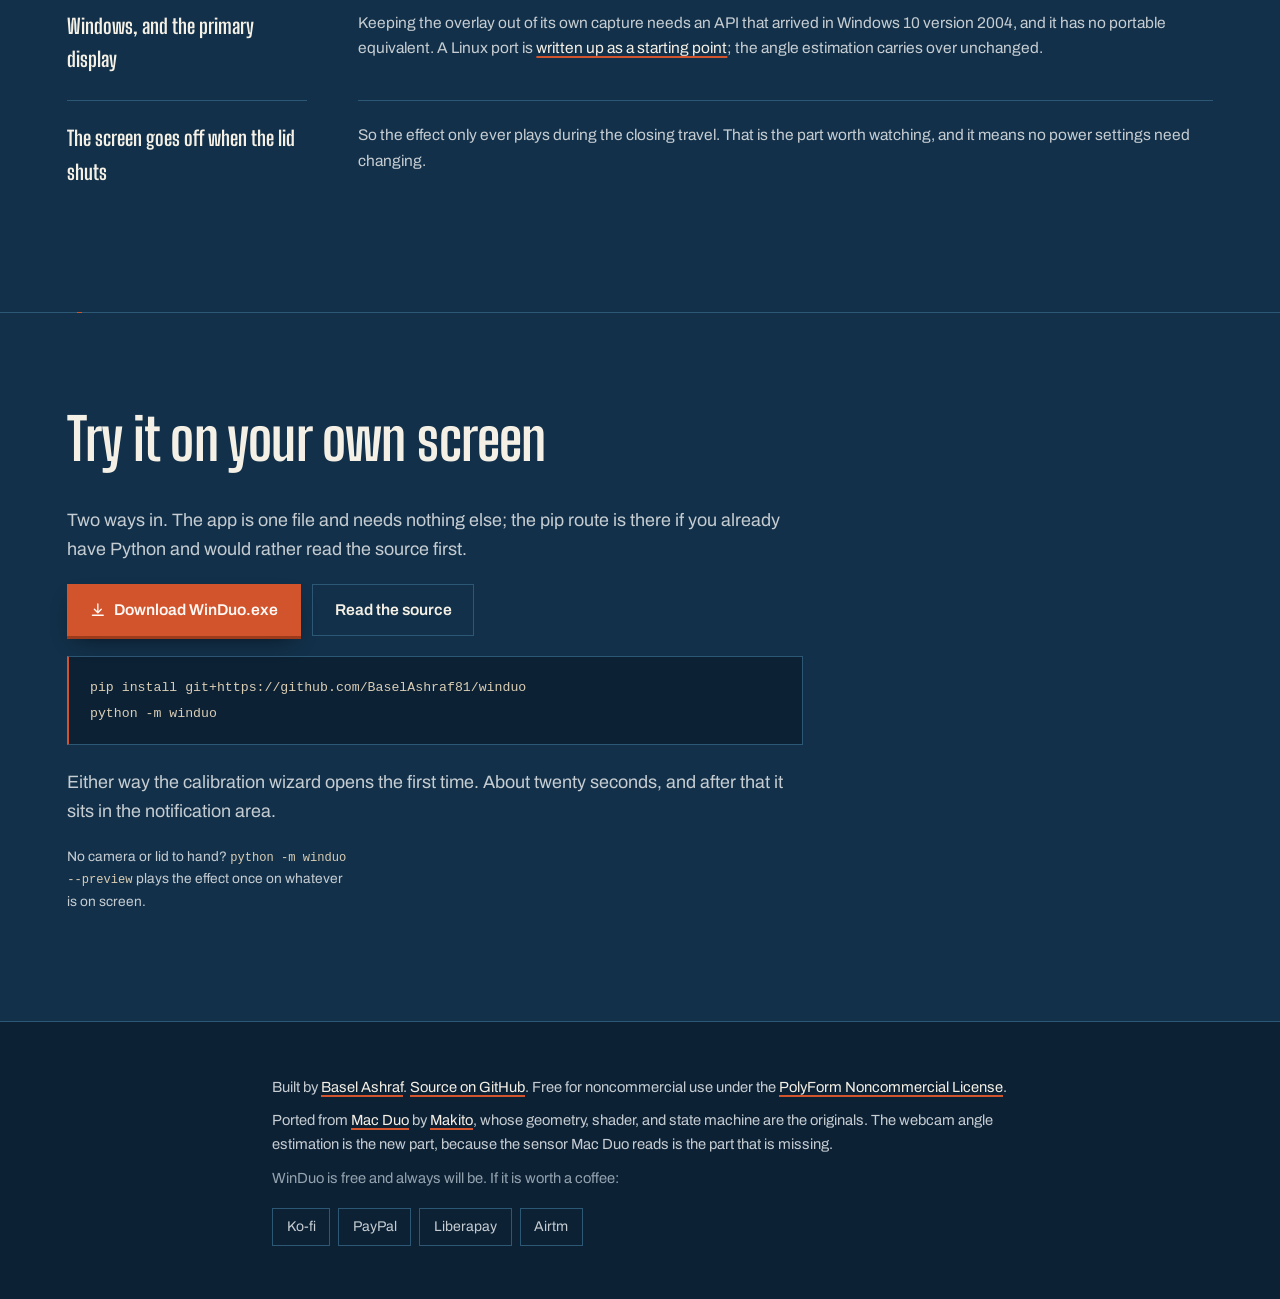
==== commit d1eef40b: "Fix phone frame aspect ratio to match a real iPhone (9:19.5) Body was locked to the video's own 16:9" ====
--- a/docs/index.html
+++ b/docs/index.html
@@ -143,12 +143,40 @@
       </li>
       <li class="bar__divider" aria-hidden="true"></li>
       <li>
+        <a class="bar__link bar__link--icon" href="https://x.com/BaselAshraf81" rel="noopener" aria-label="Follow Basel Ashraf on X" title="Follow on X">
+          <svg class="icon" viewBox="0 0 16 16" aria-hidden="true" fill="none" stroke="currentColor" stroke-width="1.6" stroke-linecap="round"><path d="M3 3l10 10M13 3 3 13"/></svg>
+        </a>
+      </li>
+      <li>
         <!--
-          A dropdown rather than two bare links, so the type gets the same
-          weight and treatment as the rest of the bar instead of shrinking to
-          fit. Reuses the "grab" pattern from the hero's download menu: a
-          native details/summary, keyboard operable and scripting-free.
+          "More work" and "Support" are both dropdowns for the same reason:
+          the type gets the same weight and treatment as the rest of the bar
+          instead of shrinking to fit two bare links. Reuses the "grab"
+          pattern from the hero's download menu, a native details/summary,
+          keyboard operable and scripting-free.
         -->
+        <details class="drop">
+          <summary class="bar__link bar__link--dim">
+            More work
+            <svg class="icon drop__chevron" viewBox="0 0 16 16" aria-hidden="true" fill="none" stroke="currentColor" stroke-width="1.6" stroke-linecap="round" stroke-linejoin="round"><path d="M4 6.5 8 10.5l4-4"/></svg>
+          </summary>
+          <div class="drop__menu drop__menu--right">
+            <a class="drop__option" href="https://eigendrum.com" rel="noopener">
+              <span class="drop__name">Eigendrum</span>
+              <span class="drop__note">Draw any shape and hear it as a real vibrating drum.</span>
+            </a>
+            <a class="drop__option" href="https://roadwright.baselashraf.com" rel="noopener">
+              <span class="drop__name">Roadwright</span>
+              <span class="drop__note">Draw a wheel, see the road it needs to roll smoothly.</span>
+            </a>
+            <a class="drop__option" href="https://baselashraf.com" rel="noopener">
+              <span class="drop__name">Everything else</span>
+              <span class="drop__note">The rest of what I build, at baselashraf.com.</span>
+            </a>
+          </div>
+        </details>
+      </li>
+      <li>
         <details class="drop">
           <summary class="bar__link bar__link--dim">
             Support
@@ -232,37 +260,44 @@
     <!--
       Screen recording of the real effect.
       ------------------------------------
-      Drop the file in as docs/demo.mp4 (and optionally docs/demo.webm) and it
-      appears here with no other change needed. Until then the poster frame
-      stands in, so the slot never renders as a broken element.
-
-      Recorded at 16:10 to match the frame below it. Muted, loop, and playsinline
-      so it behaves like a figure rather than a media player, and preload
-      metadata so it costs nothing until someone presses play. Deliberately not
-      autoplaying: it sits beside an interactive demo that already moves, and two
-      things moving in one viewport is one too many.
+      Shot on a phone held upright (1080x1920), so it sits inside a drawn phone
+      body instead of a landscape frame. docs/demo.mp4 and docs/demo.webm are
+      the clip; until they exist the poster frame stands in, so the slot never
+      renders as a broken element.
+
+      Muted, loop, and playsinline so it behaves like a figure rather than a
+      media player, and preload metadata so it costs nothing until someone
+      presses play. Deliberately not autoplaying: it sits beside an interactive
+      demo that already moves, and two things moving in one viewport is one
+      too many.
     -->
     <figure class="reel">
-      <div class="reel__frame">
-        <video
-          class="reel__video"
-          controls
-          muted
-          loop
-          playsinline
-          preload="metadata"
-          poster="poster.png"
-          width="1600"
-          height="1000"
-        >
-          <source src="demo.webm" type="video/webm">
-          <source src="demo.mp4" type="video/mp4">
-          <p class="reel__fallback">
-            Your browser cannot play the recording.
-            <a href="demo.mp4">Download it instead</a>, or scroll on for a live
-            version you can drag.
-          </p>
-        </video>
+      <div class="reel__phone">
+        <span class="reel__notch" aria-hidden="true"></span>
+        <span class="reel__button reel__button--side" aria-hidden="true"></span>
+        <span class="reel__button reel__button--vol-up" aria-hidden="true"></span>
+        <span class="reel__button reel__button--vol-down" aria-hidden="true"></span>
+        <div class="reel__frame">
+          <video
+            class="reel__video"
+            controls
+            muted
+            loop
+            playsinline
+            preload="metadata"
+            poster="poster.png"
+            width="1080"
+            height="1920"
+          >
+            <source src="demo.webm" type="video/webm">
+            <source src="demo.mp4" type="video/mp4">
+            <p class="reel__fallback">
+              Your browser cannot play the recording.
+              <a href="demo.mp4">Download it instead</a>, or scroll on for a live
+              version you can drag.
+            </p>
+          </video>
+        </div>
       </div>
       <figcaption>
         A lid closing, recorded on a Windows laptop with no angle sensor.
--- a/docs/style.css
+++ b/docs/style.css
@@ -228,8 +228,16 @@
 .bar__link--dim { color: var(--chalk-faint); }
 .bar__link--dim:hover { color: var(--chalk-soft); }
 
+/* A glyph-only link (the X follow button) gets a square hit target instead of
+   the text link's asymmetric horizontal padding. */
+.bar__link--icon {
+  padding: 0.4rem;
+  color: var(--chalk-soft);
+}
+
 /* On narrow screens, collapse the attribution to just the icon by hiding the
-   text, and drop the divider. */
+   text, and drop the divider. The follow icon stays even when Support's text
+   links go, since it costs almost no width. */
 @media (max-width: 35rem) {
   .bar__name { display: none; }
   .bar__divider { display: none; }
@@ -454,13 +462,81 @@
 
 .reel { margin: 0; }
 
-.reel__frame {
+/* The clip is shot on a phone held upright, but at 1080x1920 (16:9) it is
+   proportionally wider than a real iPhone screen (about 9:19.5, 0.4615 wide
+   to tall against the video's 0.5625): using the video's own ratio for the
+   body made the phone read as too wide, not like an actual iPhone. The body
+   is fixed to a true iPhone ratio instead, and the video crops to fit it via
+   .reel__video's object-fit: cover below, the same way a phone-frame mockup
+   trims a source clip's sides rather than letterboxing it.
+
+   .reel__phone is the case: it sizes itself from that fixed ratio plus a
+   fixed bezel, so there is never slack space the screen doesn't fill.
+   .reel__frame is the screen cut-out, sized by padding rather than a
+   separately guessed box. Notch and buttons are struck on top the same way
+   every other drawn mark on this page is: flat shapes, no gradients standing
+   in for metal or glass. */
+.reel {
+  max-width: 19rem;
+  margin-inline: auto;
+}
+
+.reel__phone {
   position: relative;
-  aspect-ratio: 16 / 10;
+  aspect-ratio: 9 / 19.5;
+  padding: 0.55rem;
+  border-radius: 2.4rem;
   background: var(--blue-deep);
   border: 1px solid var(--blue-line);
+  box-shadow: 0 26px 50px -24px rgba(0, 0, 0, 0.85);
+}
+
+.reel__notch {
+  position: absolute;
+  top: 0.8rem;
+  left: 50%;
+  transform: translateX(-50%);
+  width: 38%;
+  height: 0.75rem;
+  border-radius: 0.5rem;
+  background: var(--blue-deep);
+  z-index: 2;
+  pointer-events: none;
+}
+
+.reel__button {
+  position: absolute;
+  background: var(--blue-line);
+  border-radius: 2px;
+  pointer-events: none;
+}
+
+.reel__button--side {
+  right: -2px;
+  top: 22%;
+  width: 3px;
+  height: 11%;
+}
+
+.reel__button--vol-up {
+  left: -2px;
+  top: 16%;
+  width: 3px;
+  height: 6%;
+}
+
+.reel__button--vol-down {
+  left: -2px;
+  top: 24%;
+  width: 3px;
+  height: 6%;
+}
+
+.reel__frame {
+  height: 100%;
+  border-radius: 1.9rem;
+  background: var(--blue-deep);
   overflow: hidden;
-  box-shadow: 0 26px 50px -24px rgba(0, 0, 0, 0.85);
 }
 
 .reel__video {
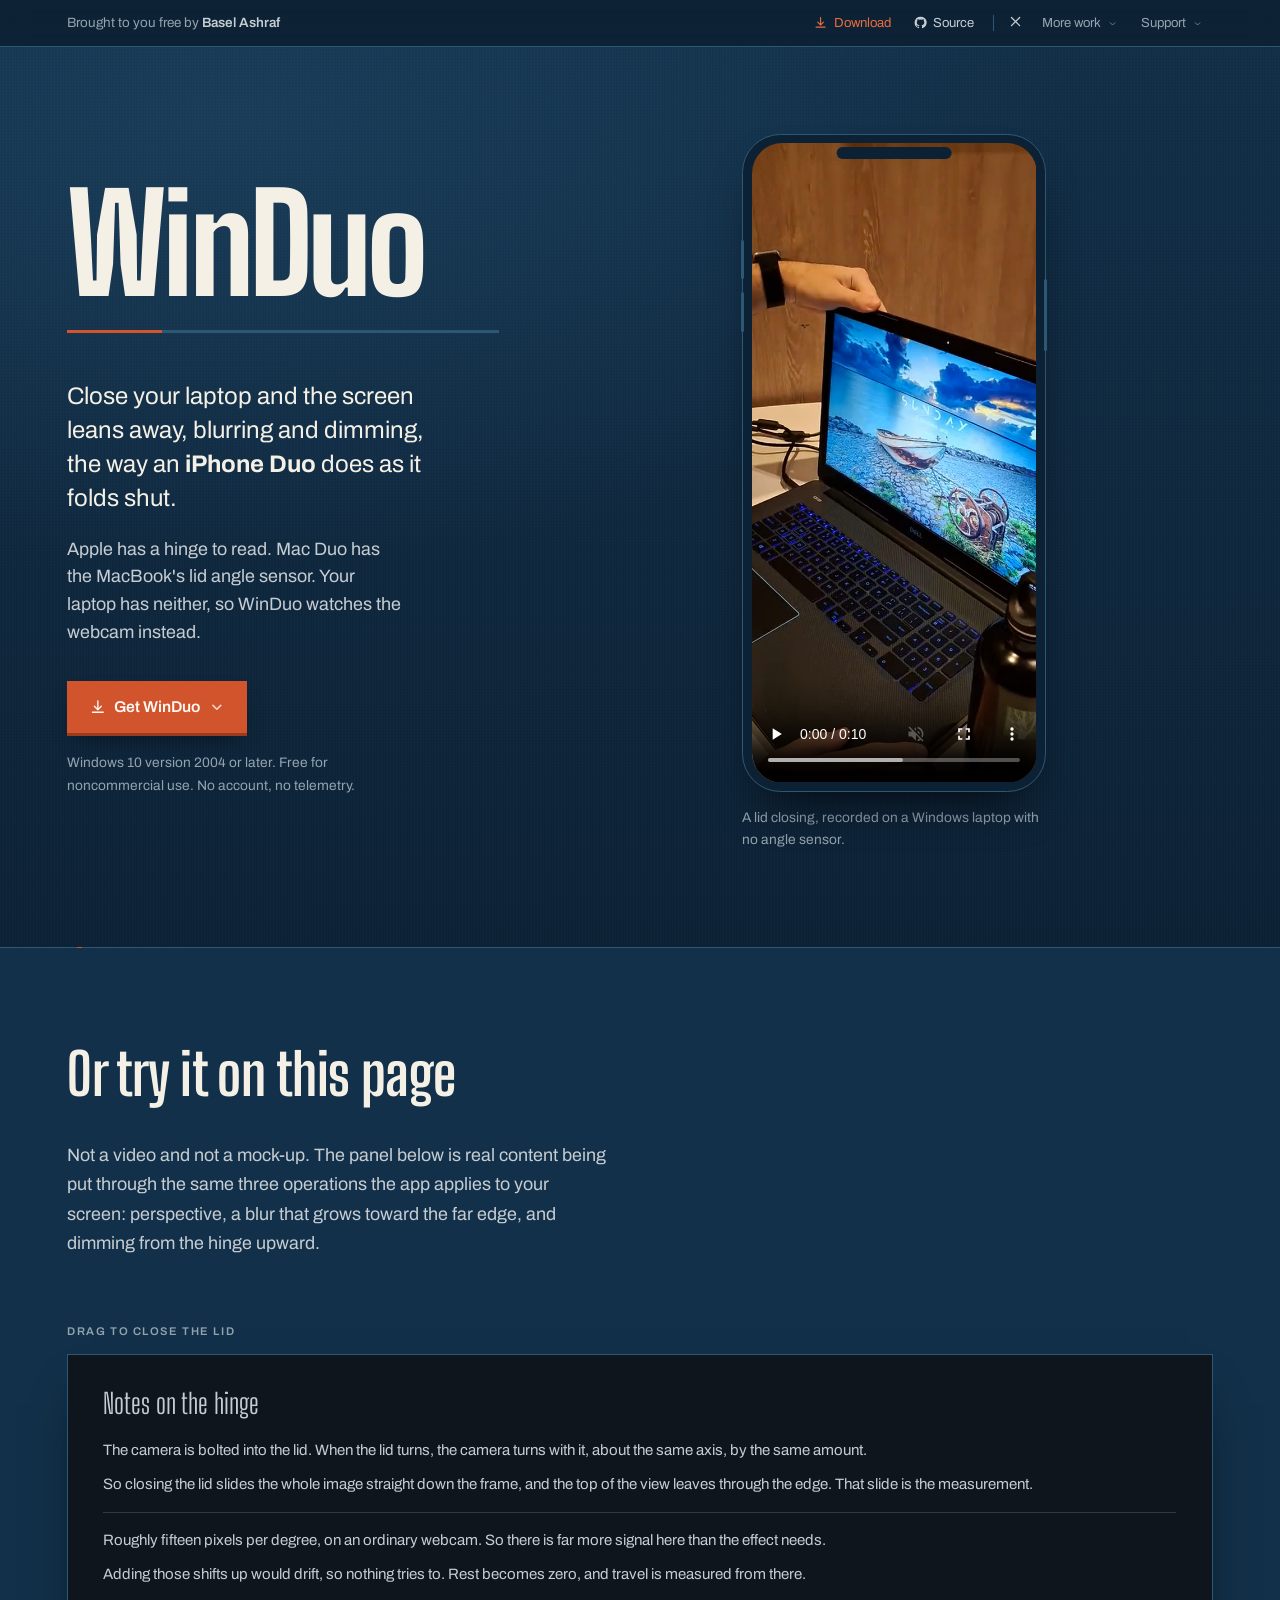
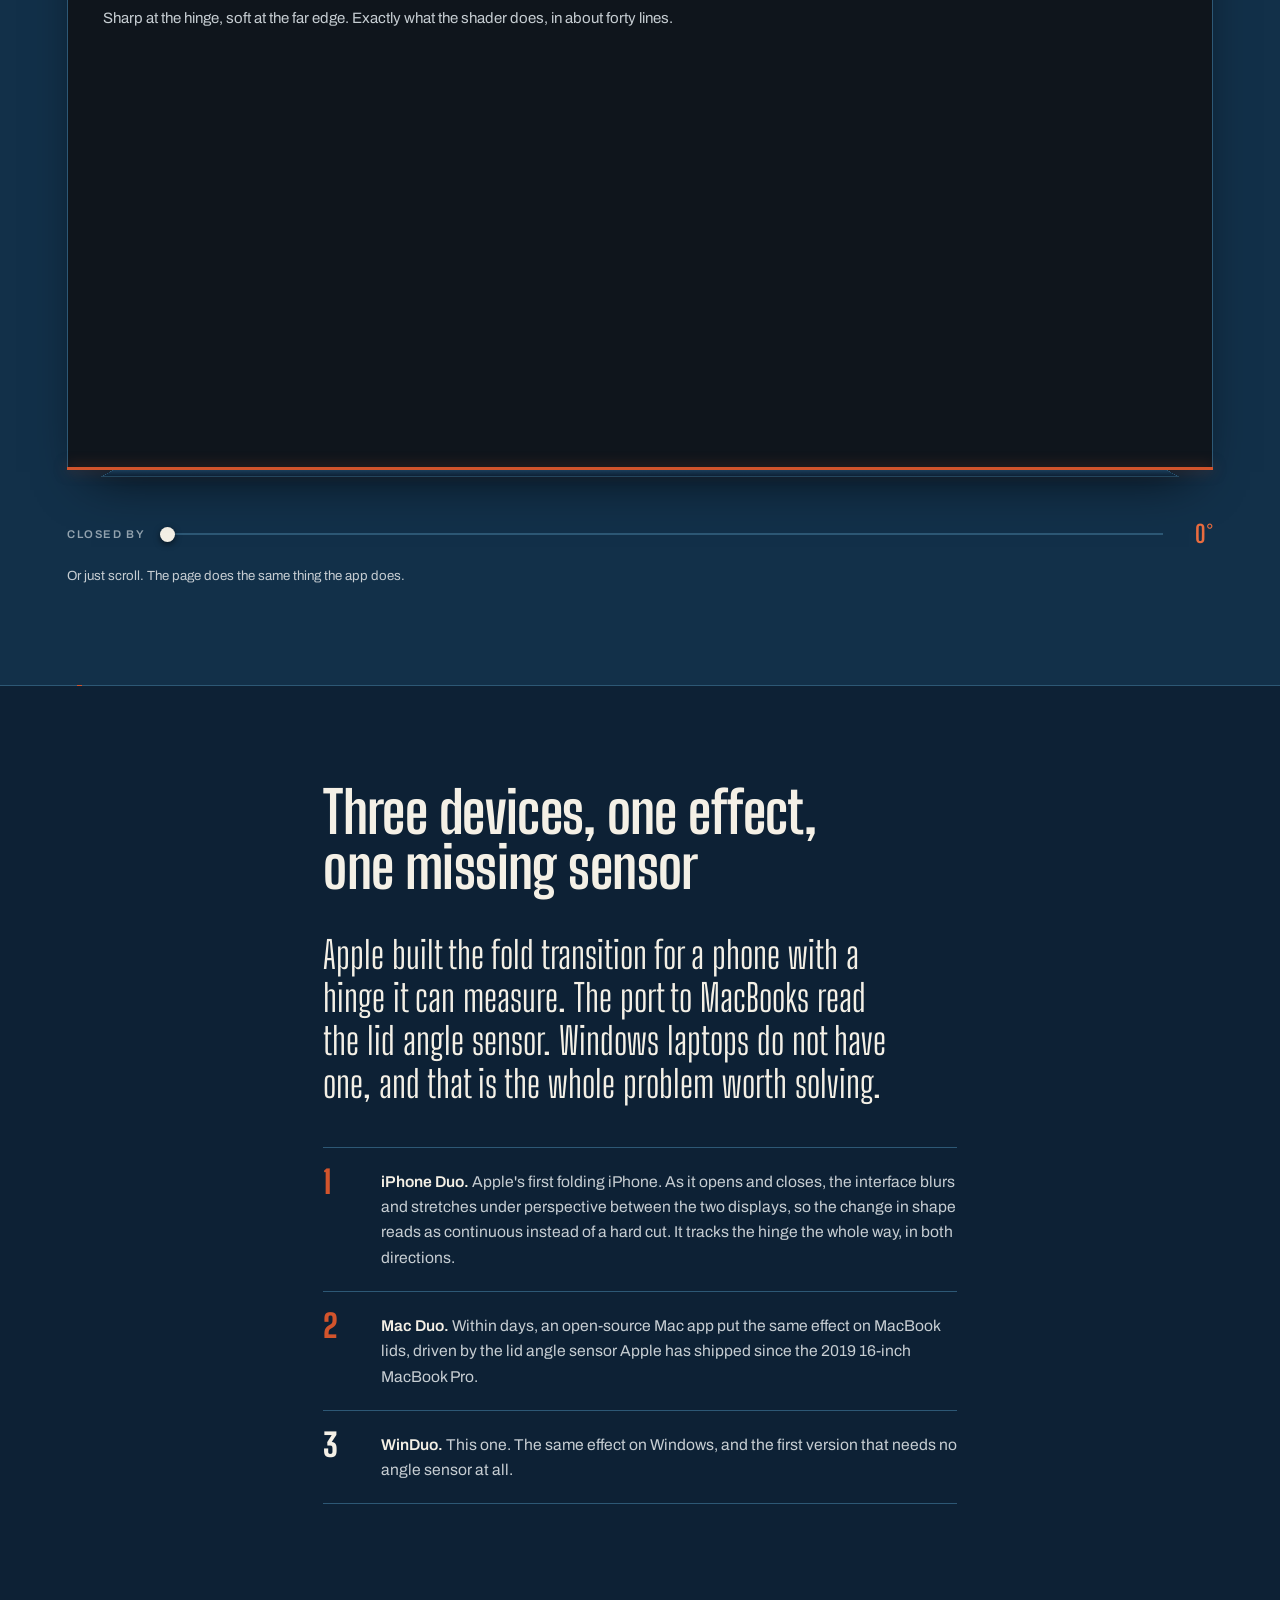
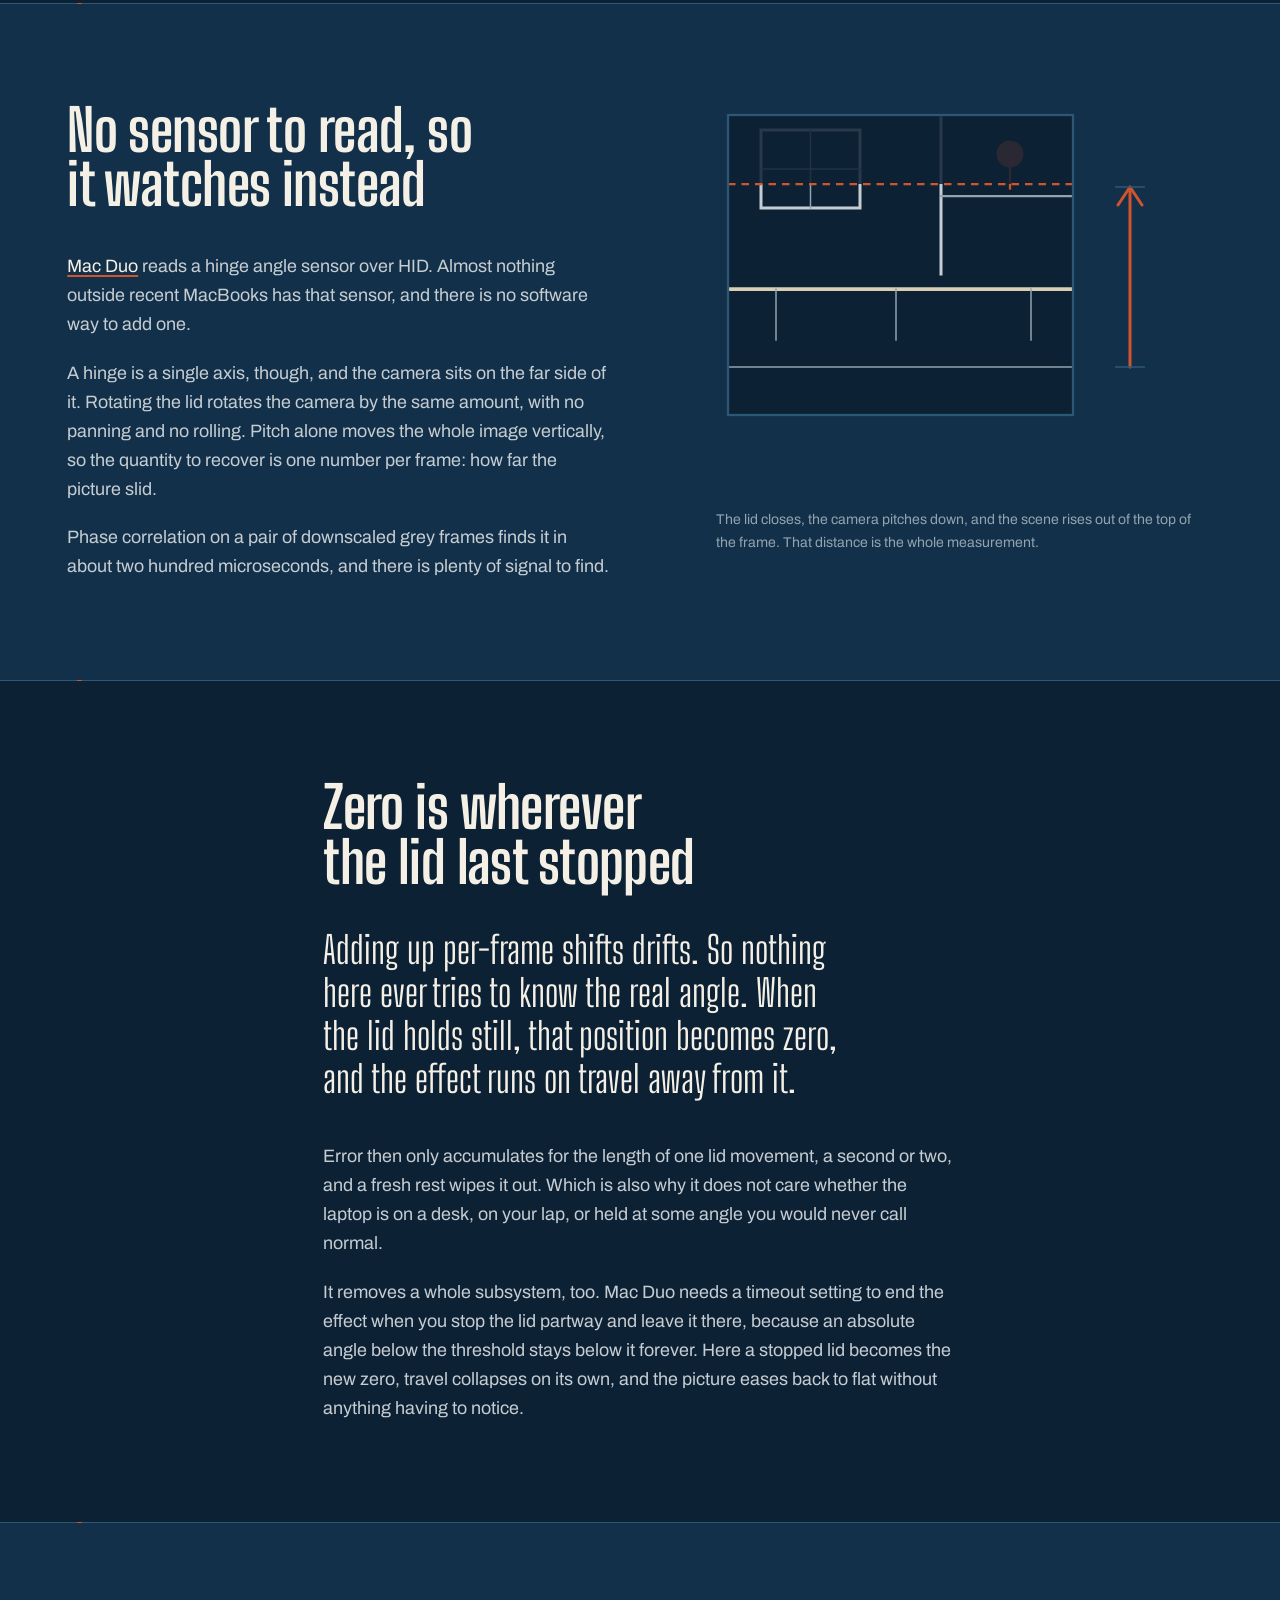
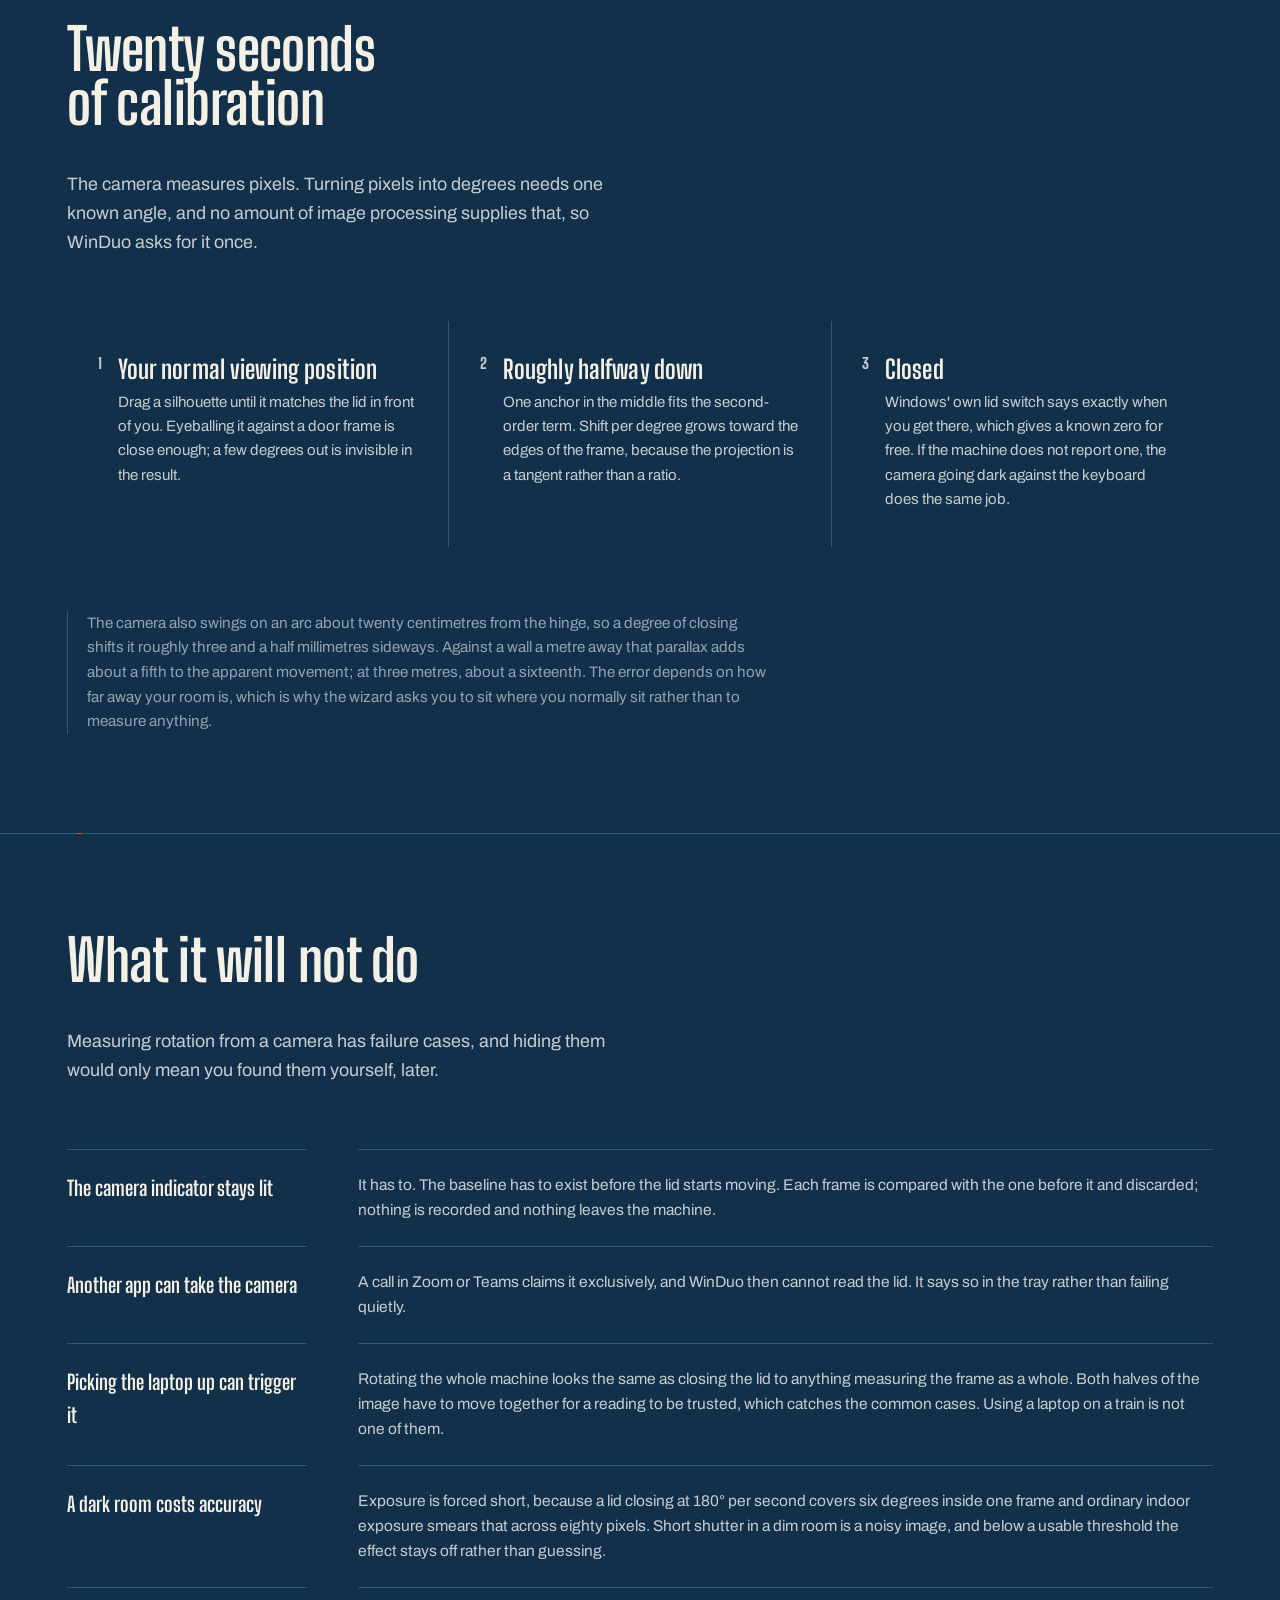
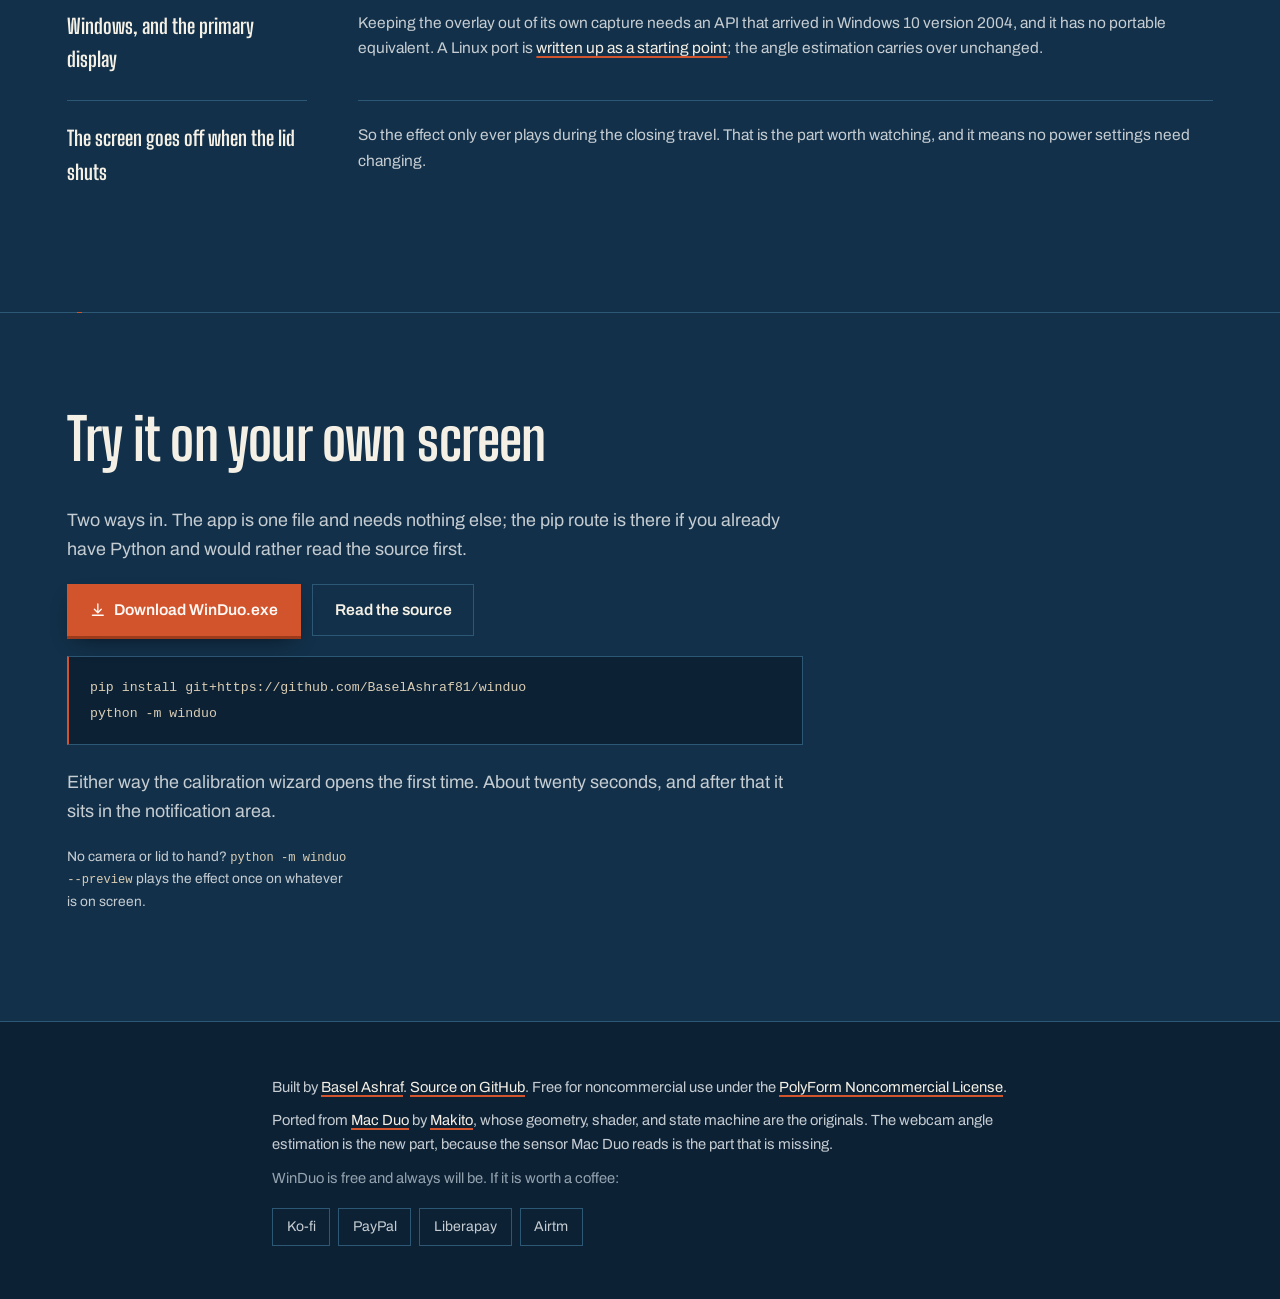
==== commit cb16ce65: "Shrink the hero video and cut real exe bloat from the release build Video was a 16.6MB mp4 + 11.2MB " ====
--- a/docs/index.html
+++ b/docs/index.html
@@ -285,9 +285,9 @@
             loop
             playsinline
             preload="metadata"
-            poster="poster.png"
-            width="1080"
-            height="1920"
+            poster="poster.jpg"
+            width="640"
+            height="1138"
           >
             <source src="demo.webm" type="video/webm">
             <source src="demo.mp4" type="video/mp4">
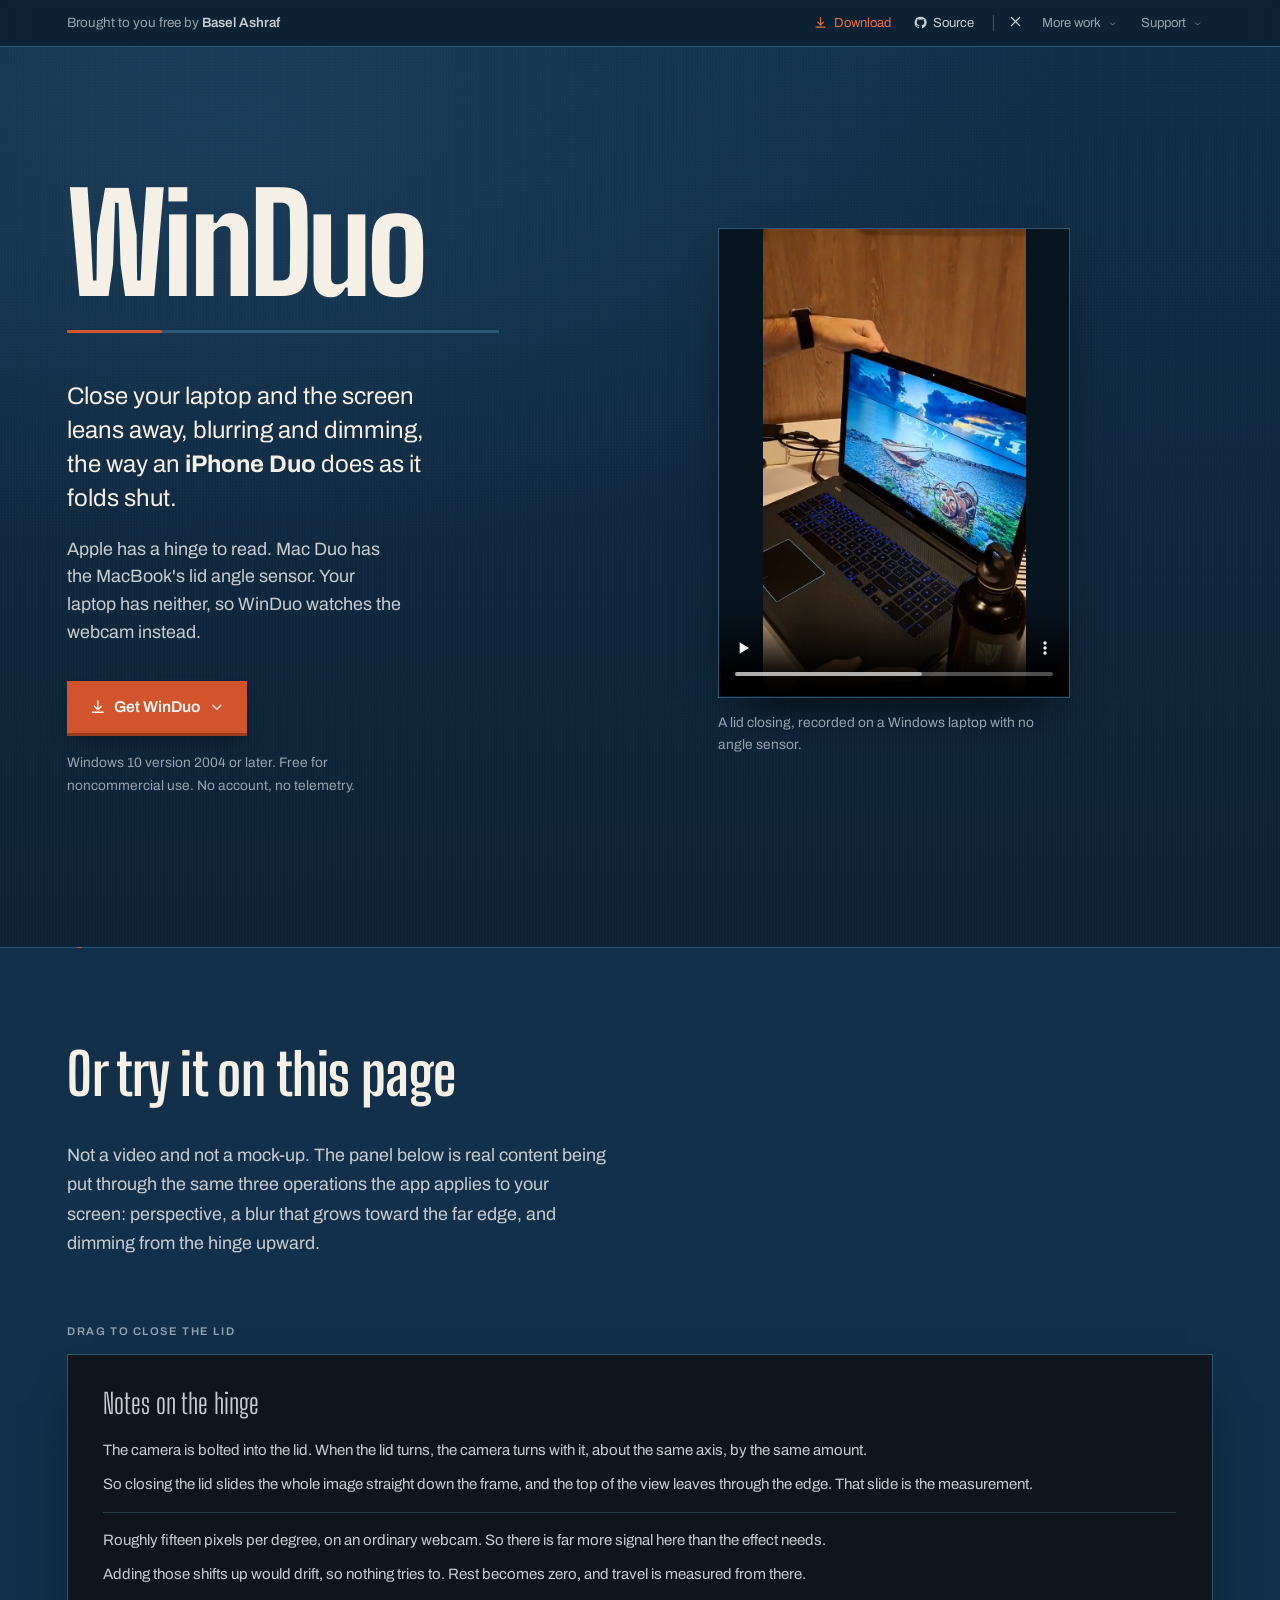
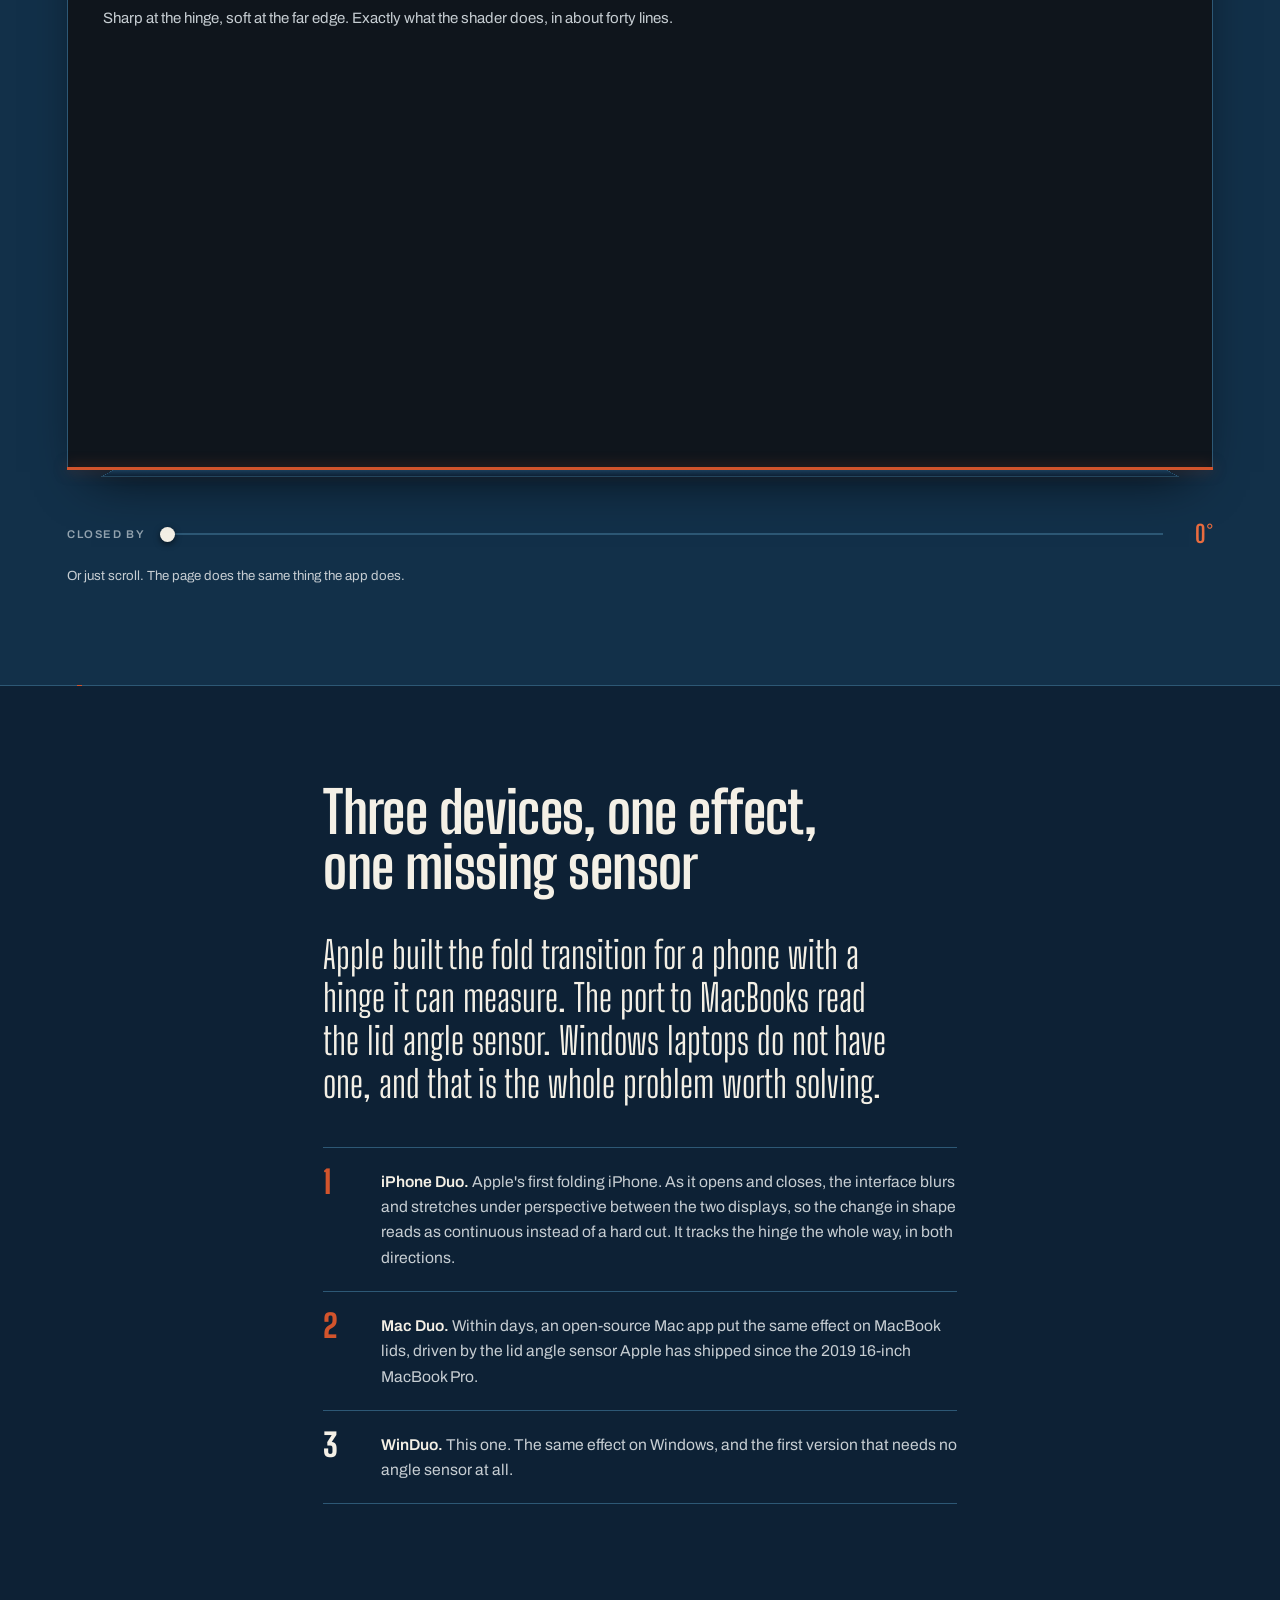
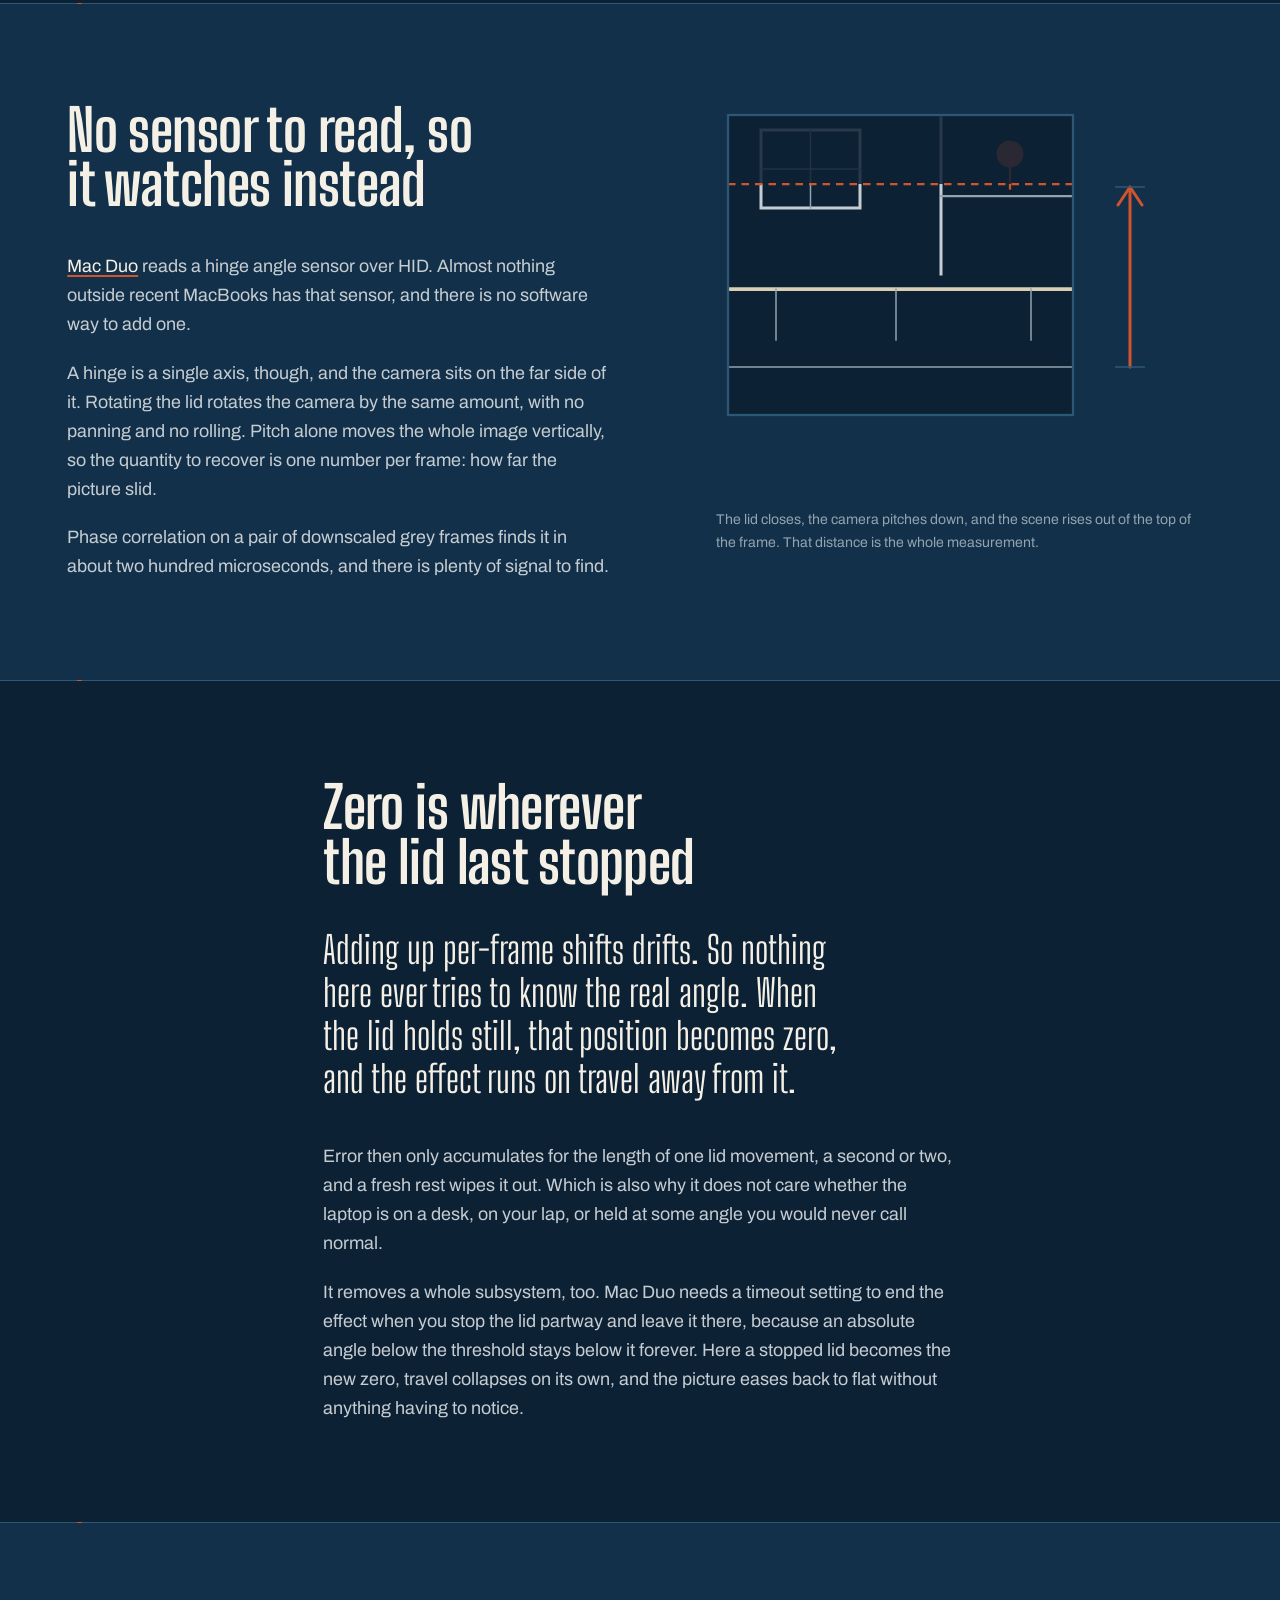
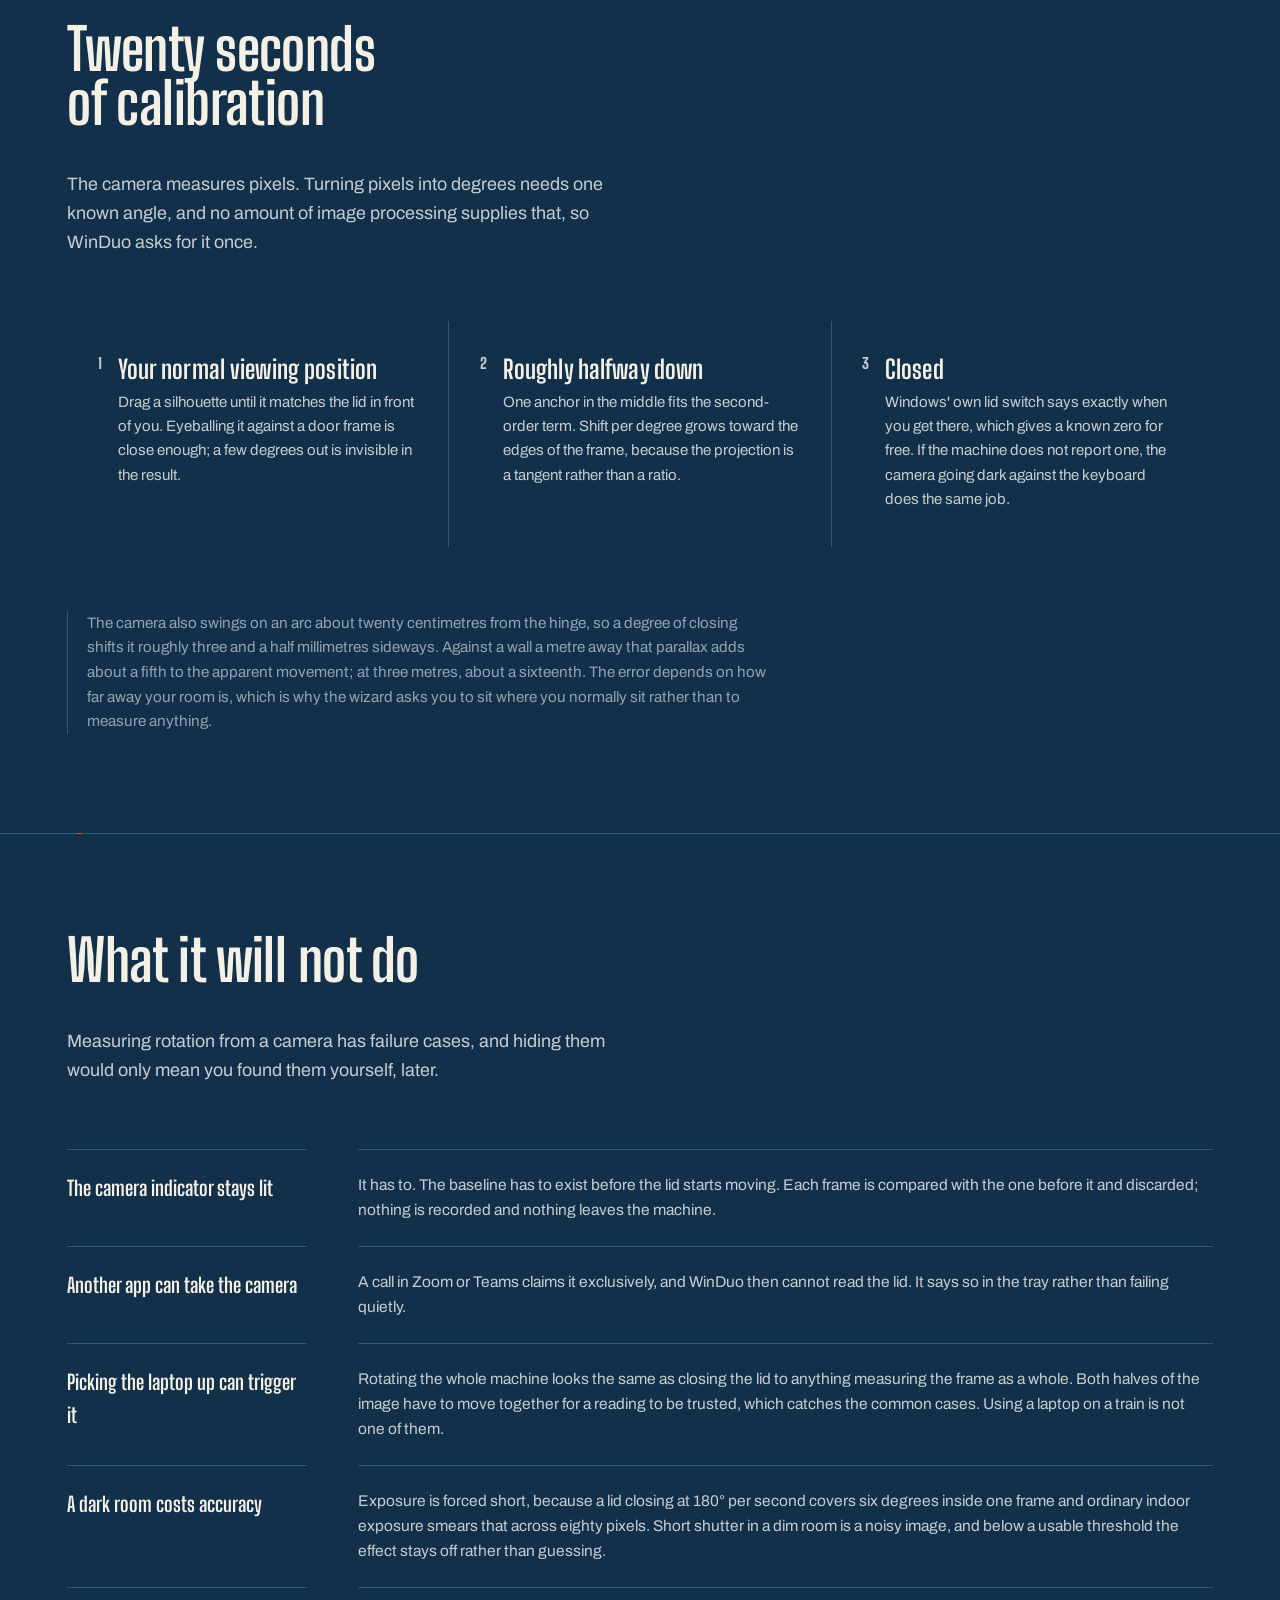
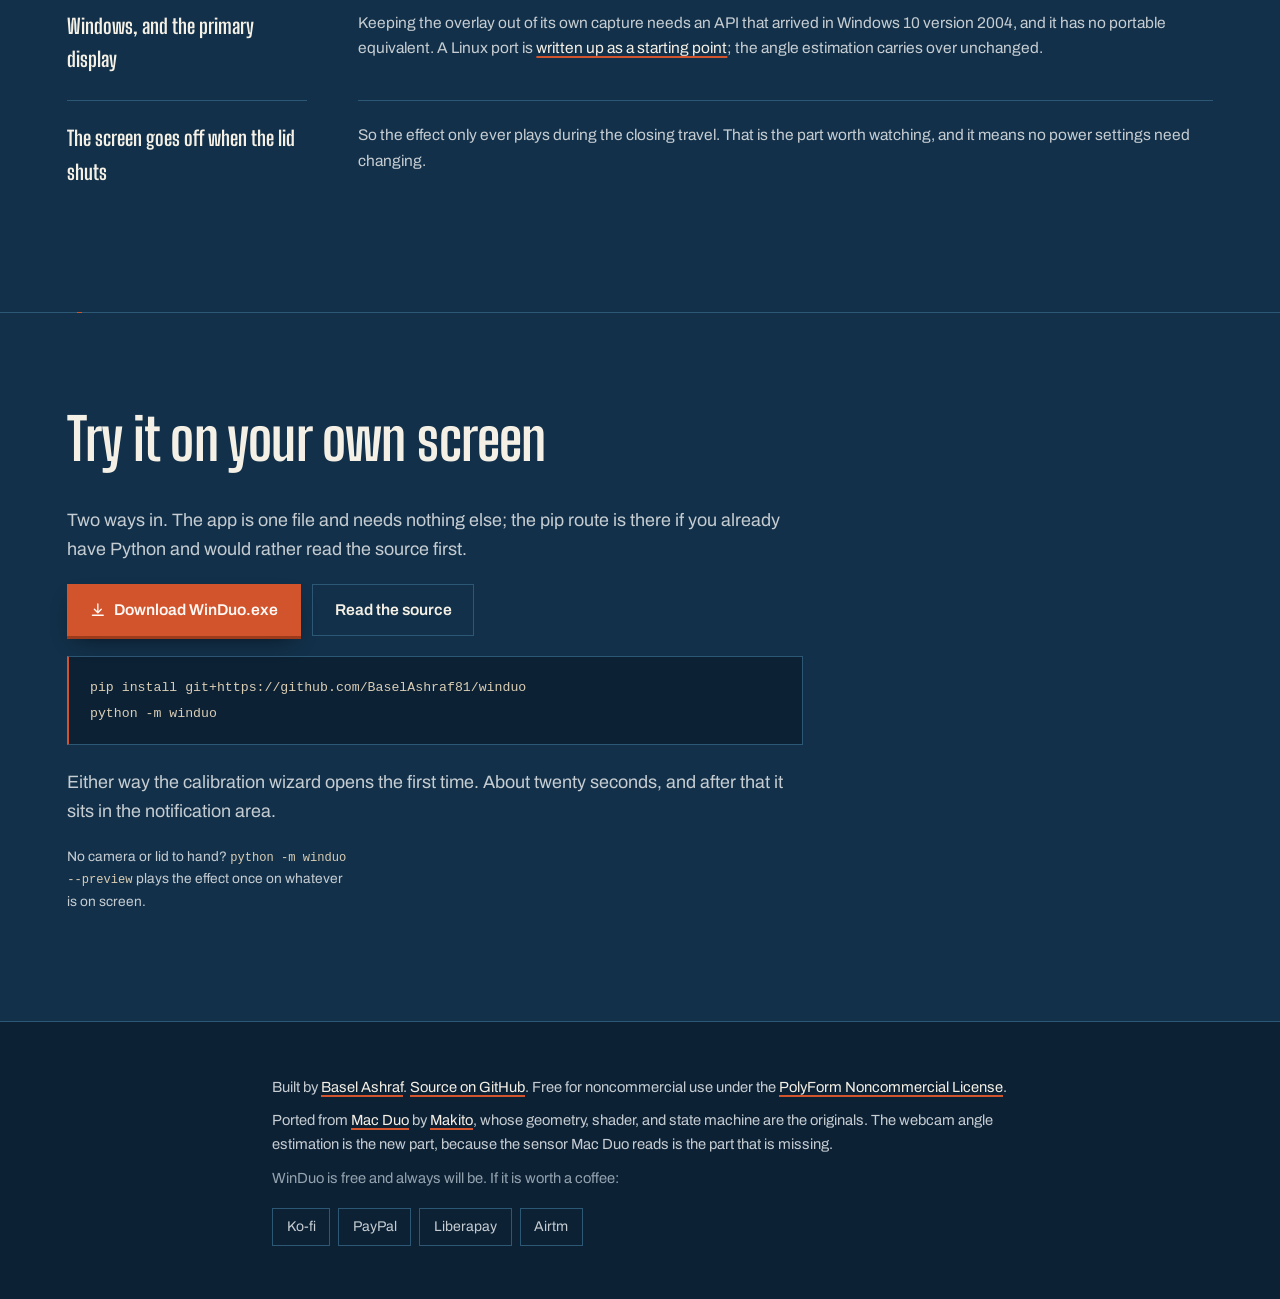
==== commit a31e6508: "Remove leftover phone-shell markup (CSS for it was dropped earlier)" ====
--- a/docs/index.html
+++ b/docs/index.html
@@ -272,32 +272,26 @@
       too many.
     -->
     <figure class="reel">
-      <div class="reel__phone">
-        <span class="reel__notch" aria-hidden="true"></span>
-        <span class="reel__button reel__button--side" aria-hidden="true"></span>
-        <span class="reel__button reel__button--vol-up" aria-hidden="true"></span>
-        <span class="reel__button reel__button--vol-down" aria-hidden="true"></span>
-        <div class="reel__frame">
-          <video
-            class="reel__video"
-            controls
-            muted
-            loop
-            playsinline
-            preload="metadata"
-            poster="poster.jpg"
-            width="640"
-            height="1138"
-          >
-            <source src="demo.webm" type="video/webm">
-            <source src="demo.mp4" type="video/mp4">
-            <p class="reel__fallback">
-              Your browser cannot play the recording.
-              <a href="demo.mp4">Download it instead</a>, or scroll on for a live
-              version you can drag.
-            </p>
-          </video>
-        </div>
+      <div class="reel__frame">
+        <video
+          class="reel__video"
+          controls
+          muted
+          loop
+          playsinline
+          preload="metadata"
+          poster="poster.jpg"
+          width="1920"
+          height="1080"
+        >
+          <source src="demo.webm" type="video/webm">
+          <source src="demo.mp4" type="video/mp4">
+          <p class="reel__fallback">
+            Your browser cannot play the recording.
+            <a href="demo.mp4">Download it instead</a>, or scroll on for a live
+            version you can drag.
+          </p>
+        </video>
       </div>
       <figcaption>
         A lid closing, recorded on a Windows laptop with no angle sensor.
--- a/docs/style.css
+++ b/docs/style.css
@@ -460,91 +460,33 @@
 
 /* --- The recording --------------------------------------------------- */
 
-.reel { margin: 0; }
-
-/* The clip is shot on a phone held upright, but at 1080x1920 (16:9) it is
-   proportionally wider than a real iPhone screen (about 9:19.5, 0.4615 wide
-   to tall against the video's 0.5625): using the video's own ratio for the
-   body made the phone read as too wide, not like an actual iPhone. The body
-   is fixed to a true iPhone ratio instead, and the video crops to fit it via
-   .reel__video's object-fit: cover below, the same way a phone-frame mockup
-   trims a source clip's sides rather than letterboxing it.
-
-   .reel__phone is the case: it sizes itself from that fixed ratio plus a
-   fixed bezel, so there is never slack space the screen doesn't fill.
-   .reel__frame is the screen cut-out, sized by padding rather than a
-   separately guessed box. Notch and buttons are struck on top the same way
-   every other drawn mark on this page is: flat shapes, no gradients standing
-   in for metal or glass. */
+/* The clip itself is landscape (16:9), but it sits beside a narrow column of
+   text in a hero that reads top-to-bottom, so the frame around it is cut
+   tall rather than wide: a portrait card with the true 16:9 picture floating
+   inside it, letterboxed rather than cropped. object-fit: contain keeps
+   every frame of the source intact; the frame's own height is what supplies
+   the longitudinal shape. */
 .reel {
-  max-width: 19rem;
-  margin-inline: auto;
-}
-
-.reel__phone {
-  position: relative;
-  aspect-ratio: 9 / 19.5;
-  padding: 0.55rem;
-  border-radius: 2.4rem;
+  width: 100%;
+  max-width: 22rem;
+  margin: 0 auto;
+}
+
+.reel__frame {
+  width: 100%;
+  aspect-ratio: 3 / 4;
+  overflow: hidden;
   background: var(--blue-deep);
   border: 1px solid var(--blue-line);
   box-shadow: 0 26px 50px -24px rgba(0, 0, 0, 0.85);
-}
-
-.reel__notch {
-  position: absolute;
-  top: 0.8rem;
-  left: 50%;
-  transform: translateX(-50%);
-  width: 38%;
-  height: 0.75rem;
-  border-radius: 0.5rem;
-  background: var(--blue-deep);
-  z-index: 2;
-  pointer-events: none;
-}
-
-.reel__button {
-  position: absolute;
-  background: var(--blue-line);
-  border-radius: 2px;
-  pointer-events: none;
-}
-
-.reel__button--side {
-  right: -2px;
-  top: 22%;
-  width: 3px;
-  height: 11%;
-}
-
-.reel__button--vol-up {
-  left: -2px;
-  top: 16%;
-  width: 3px;
-  height: 6%;
-}
-
-.reel__button--vol-down {
-  left: -2px;
-  top: 24%;
-  width: 3px;
-  height: 6%;
-}
-
-.reel__frame {
-  height: 100%;
-  border-radius: 1.9rem;
-  background: var(--blue-deep);
-  overflow: hidden;
 }
 
 .reel__video {
   display: block;
   width: 100%;
   height: 100%;
-  object-fit: cover;
-  background: var(--blue-deep);
+  object-fit: contain;
+  background: #071521;
 }
 
 .reel__fallback {
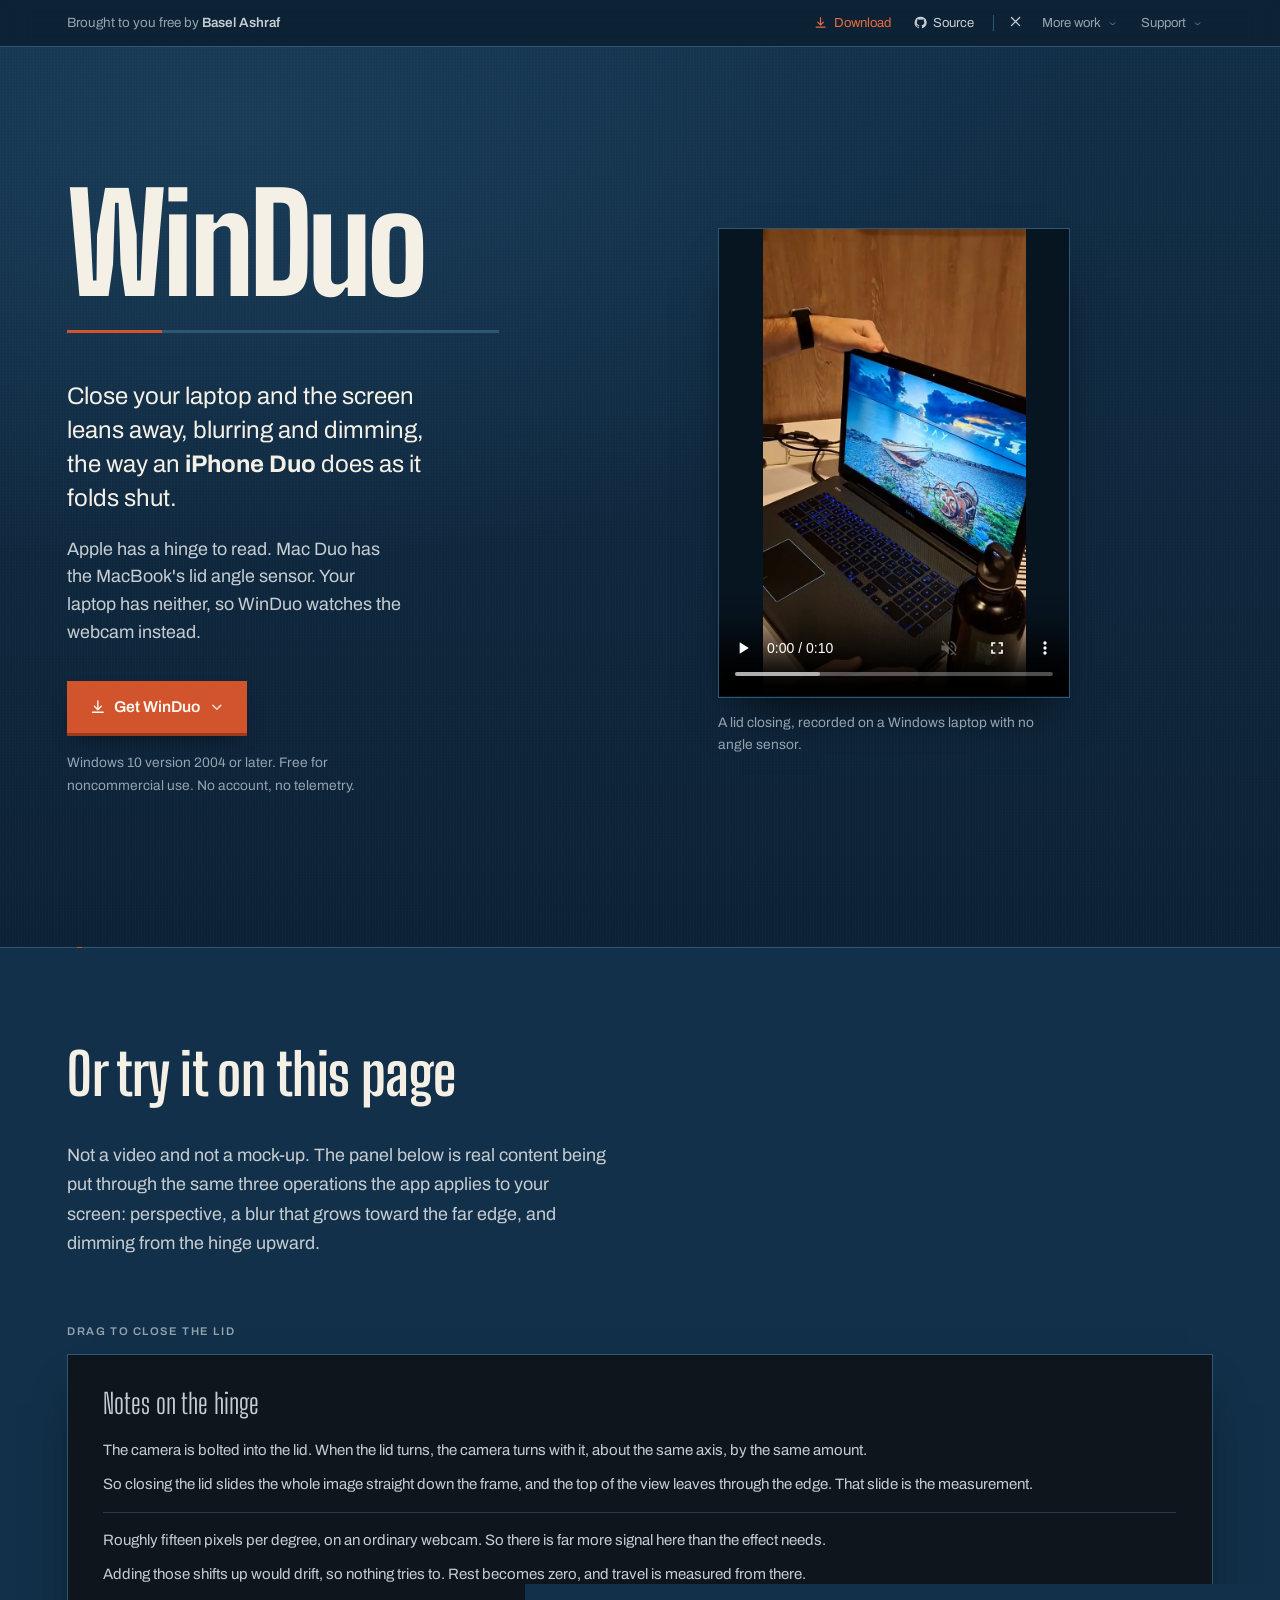
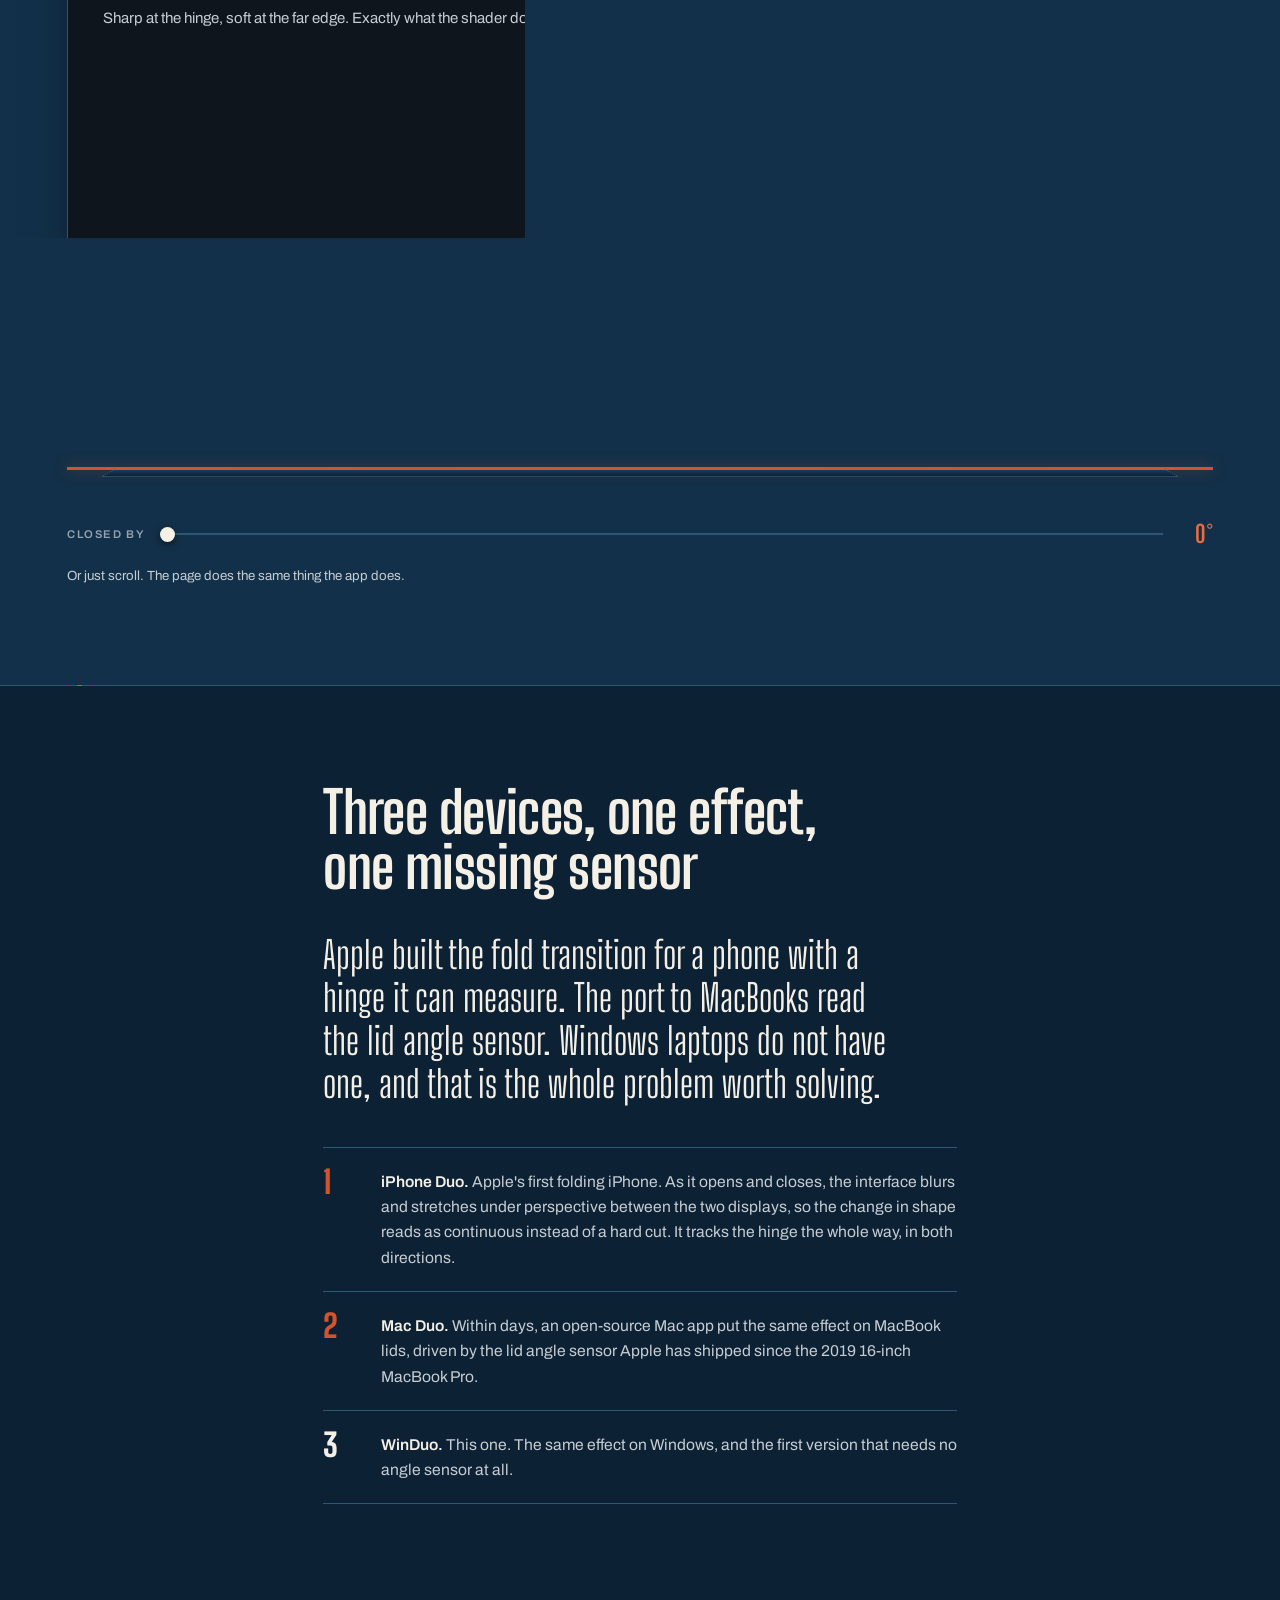
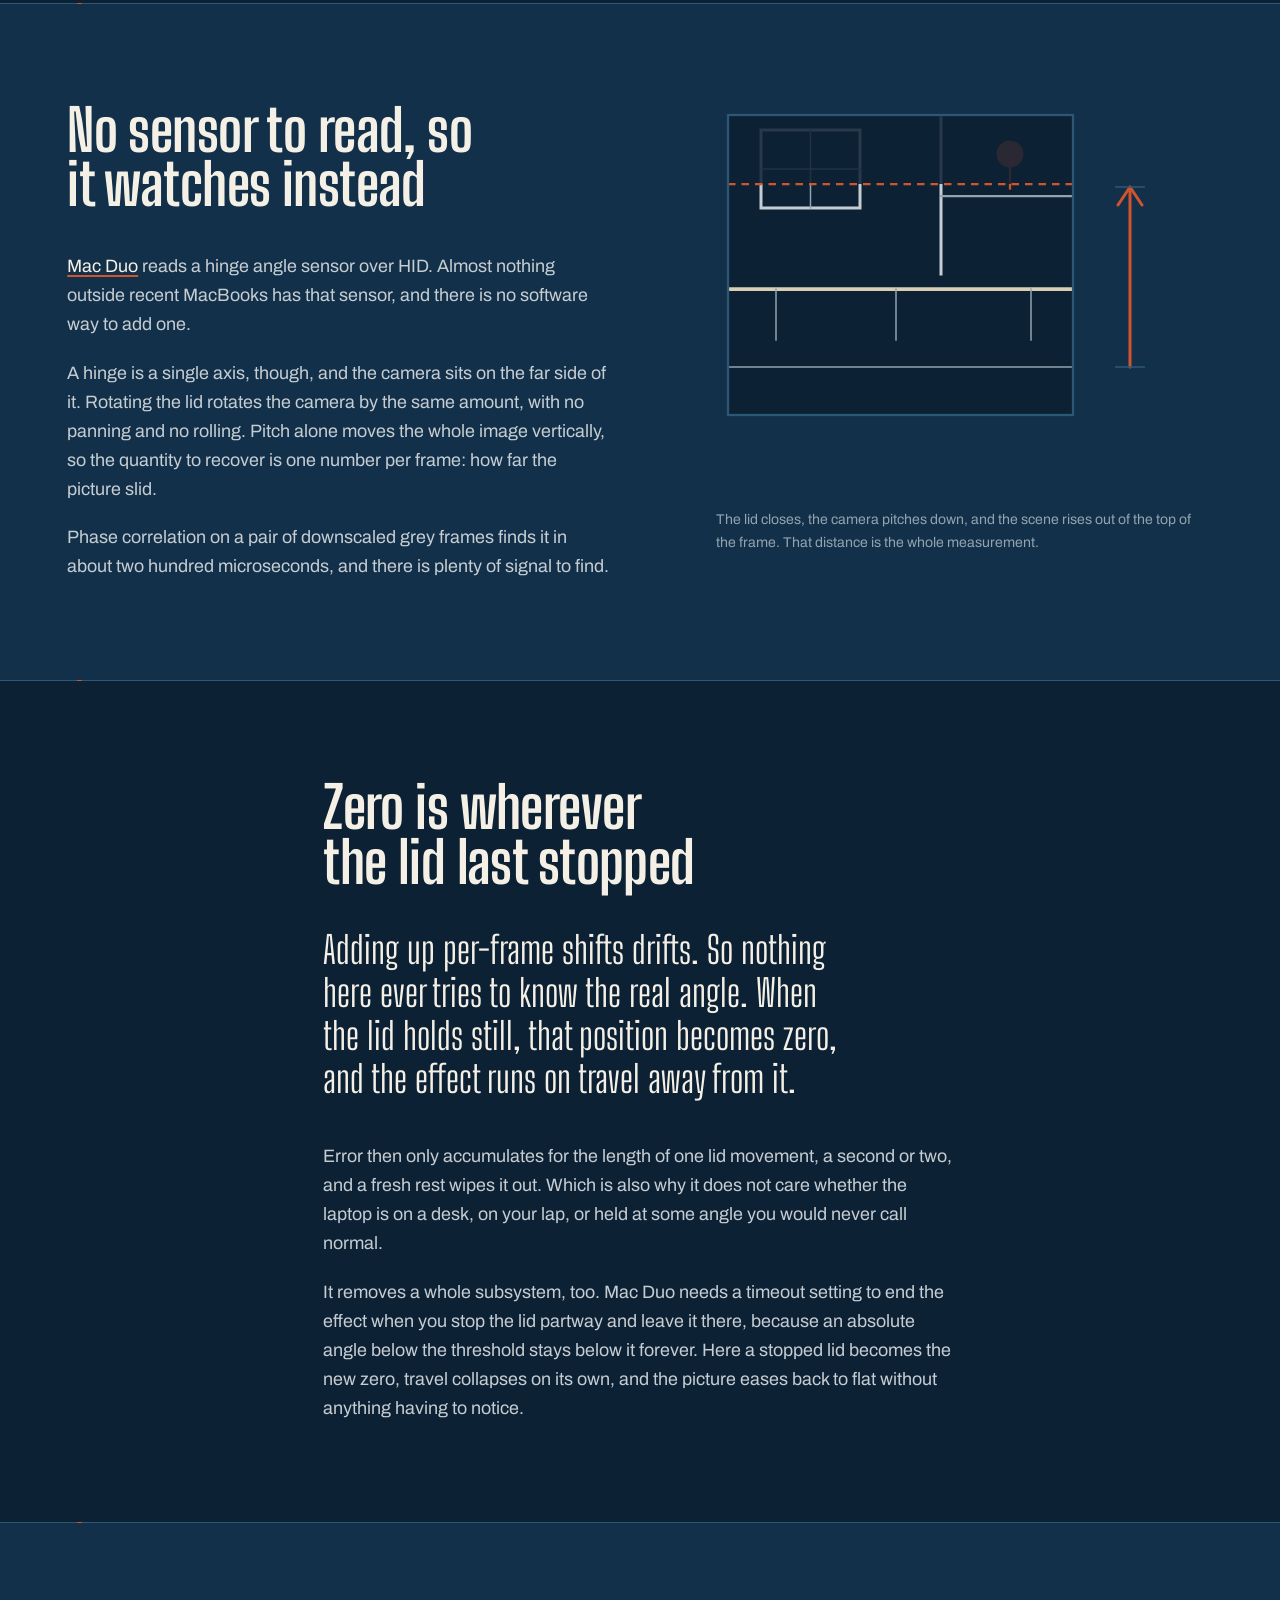
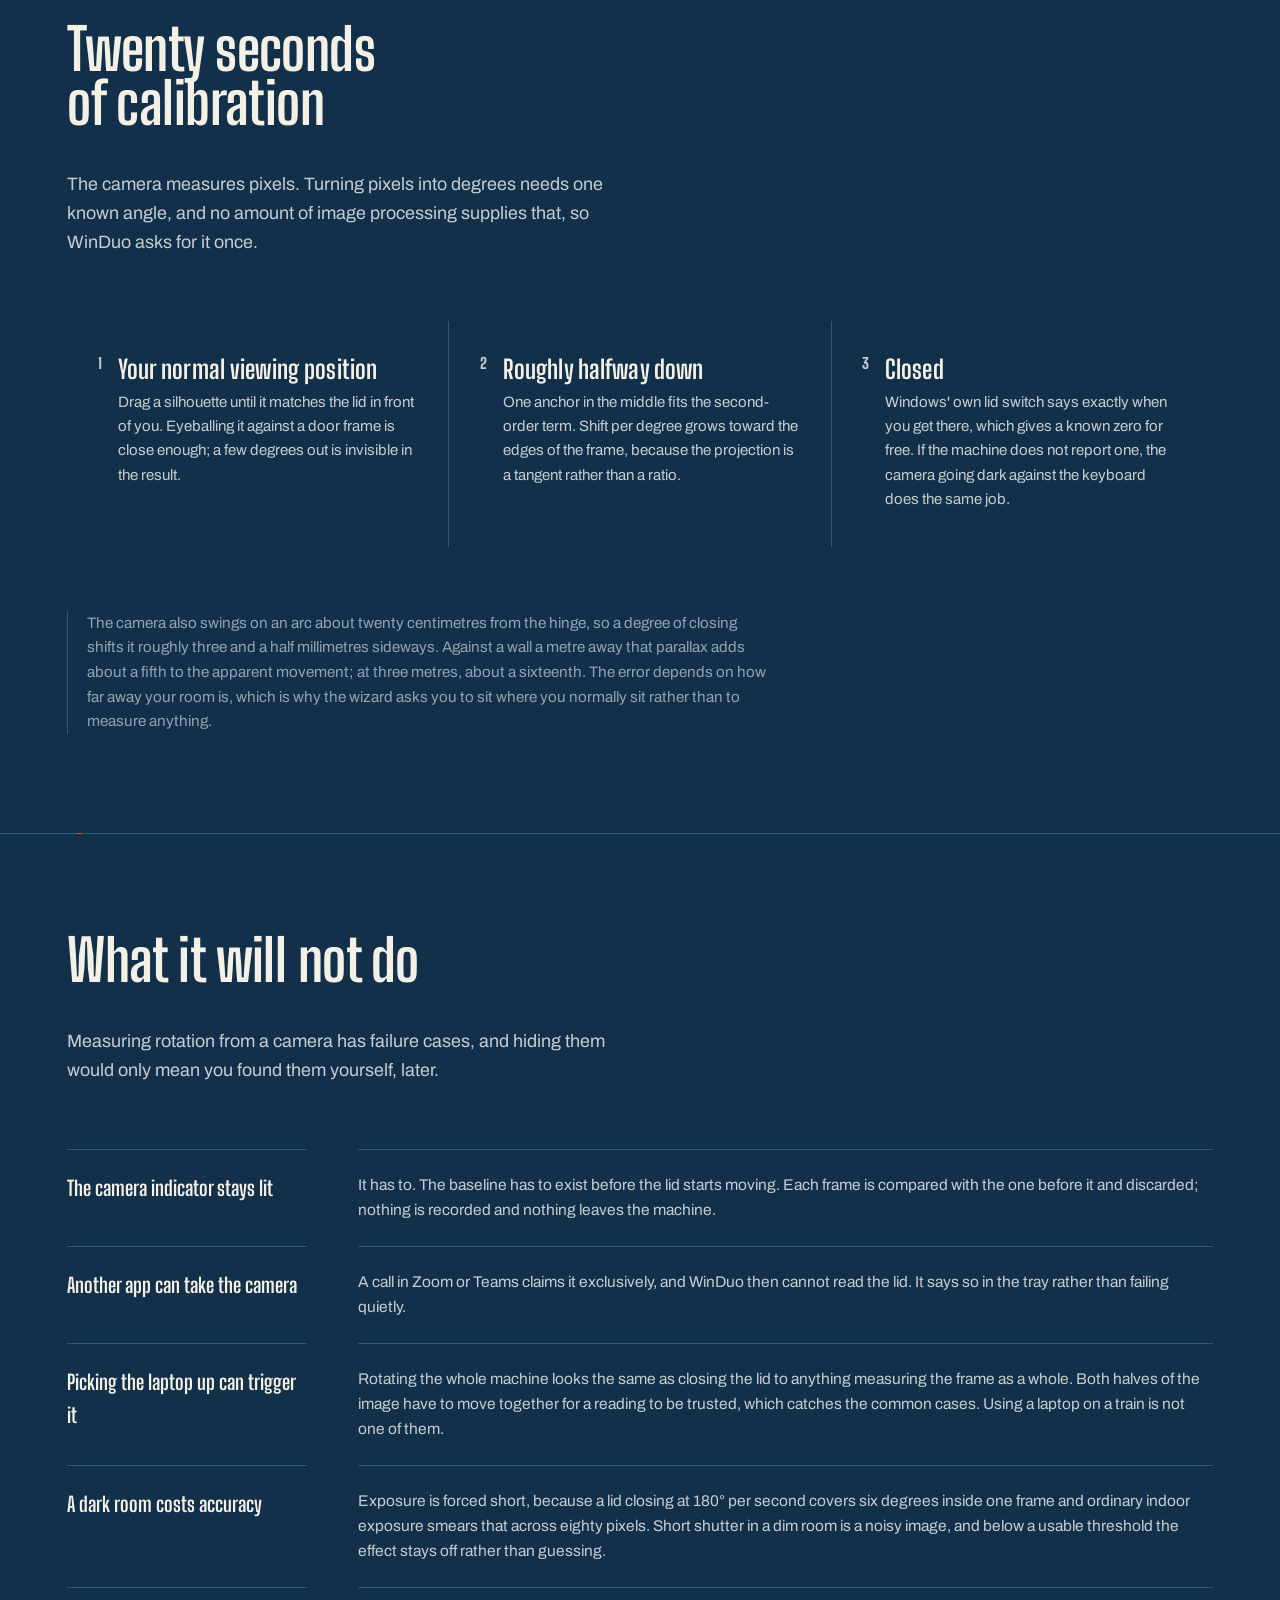
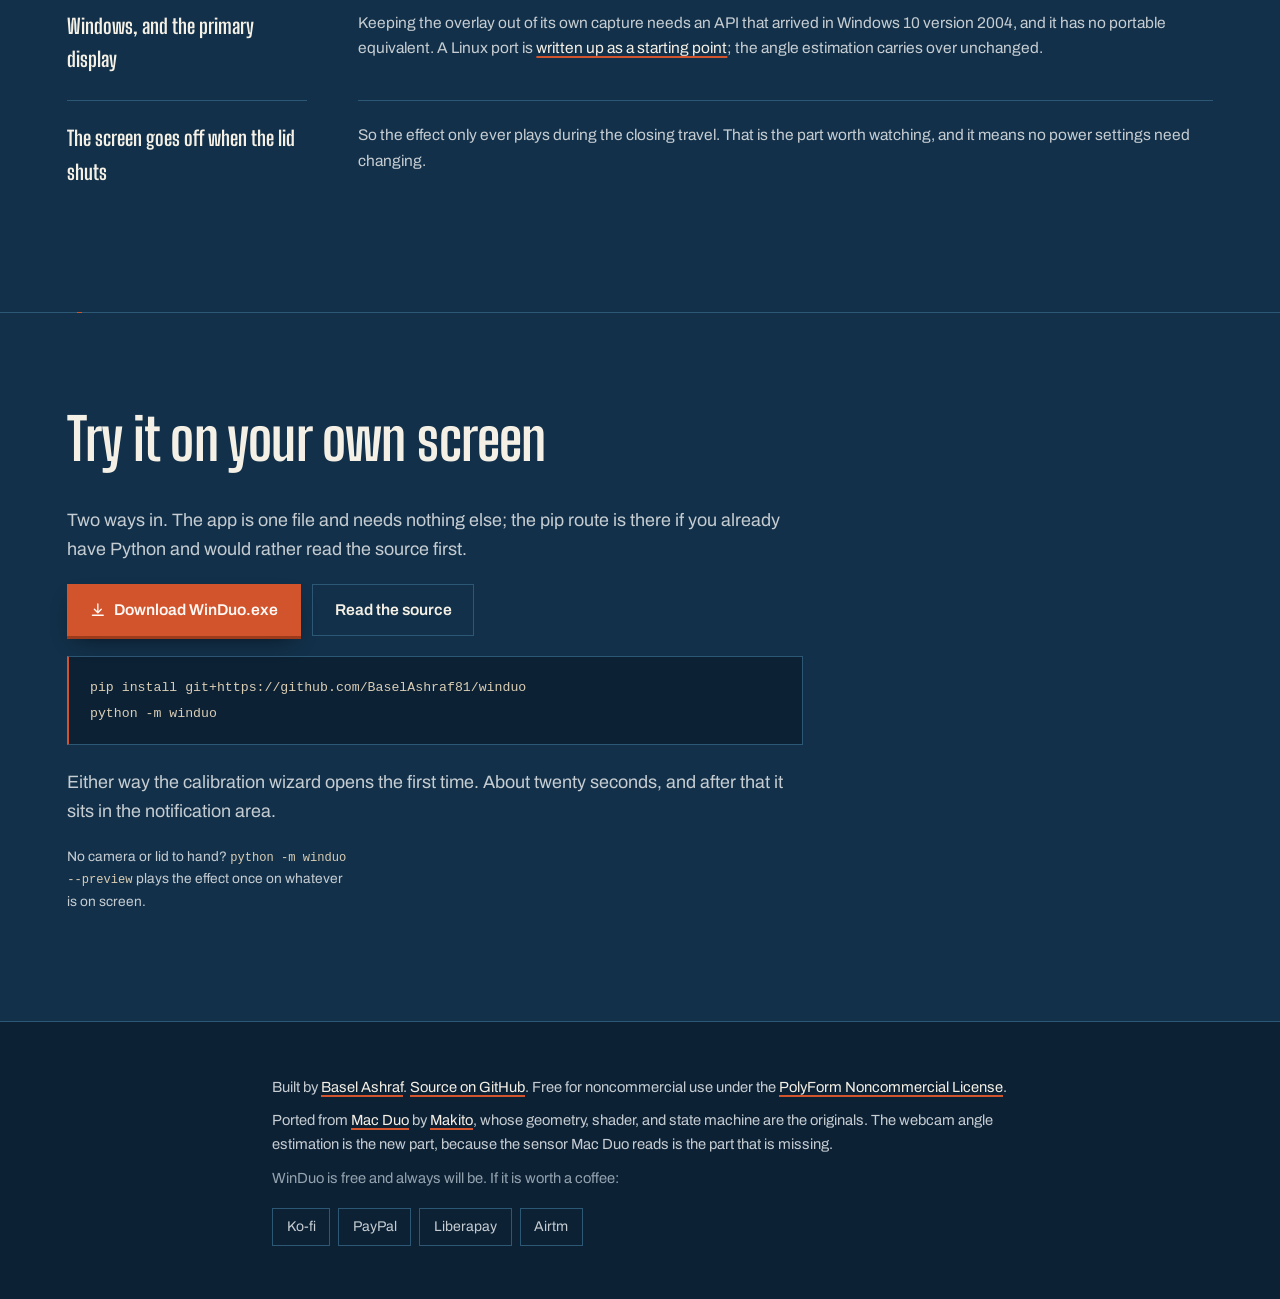
==== commit f638fda5: "Hold the effect at the end of its ramp, and widen the ramp The perspective used to keep stretching a" ====
--- a/docs/index.html
+++ b/docs/index.html
@@ -260,10 +260,11 @@
     <!--
       Screen recording of the real effect.
       ------------------------------------
-      Shot on a phone held upright (1080x1920), so it sits inside a drawn phone
-      body instead of a landscape frame. docs/demo.mp4 and docs/demo.webm are
-      the clip; until they exist the poster frame stands in, so the slot never
-      renders as a broken element.
+      docs/demo.mp4 and docs/demo.webm are the clip; until they exist the poster
+      frame stands in, so the slot never renders as a broken element. The frame
+      around it is cut tall rather than wide, so it reads as a vertical element
+      beside the hero copy, with the landscape picture letterboxed inside it
+      rather than cropped.
 
       Muted, loop, and playsinline so it behaves like a figure rather than a
       media player, and preload metadata so it costs nothing until someone
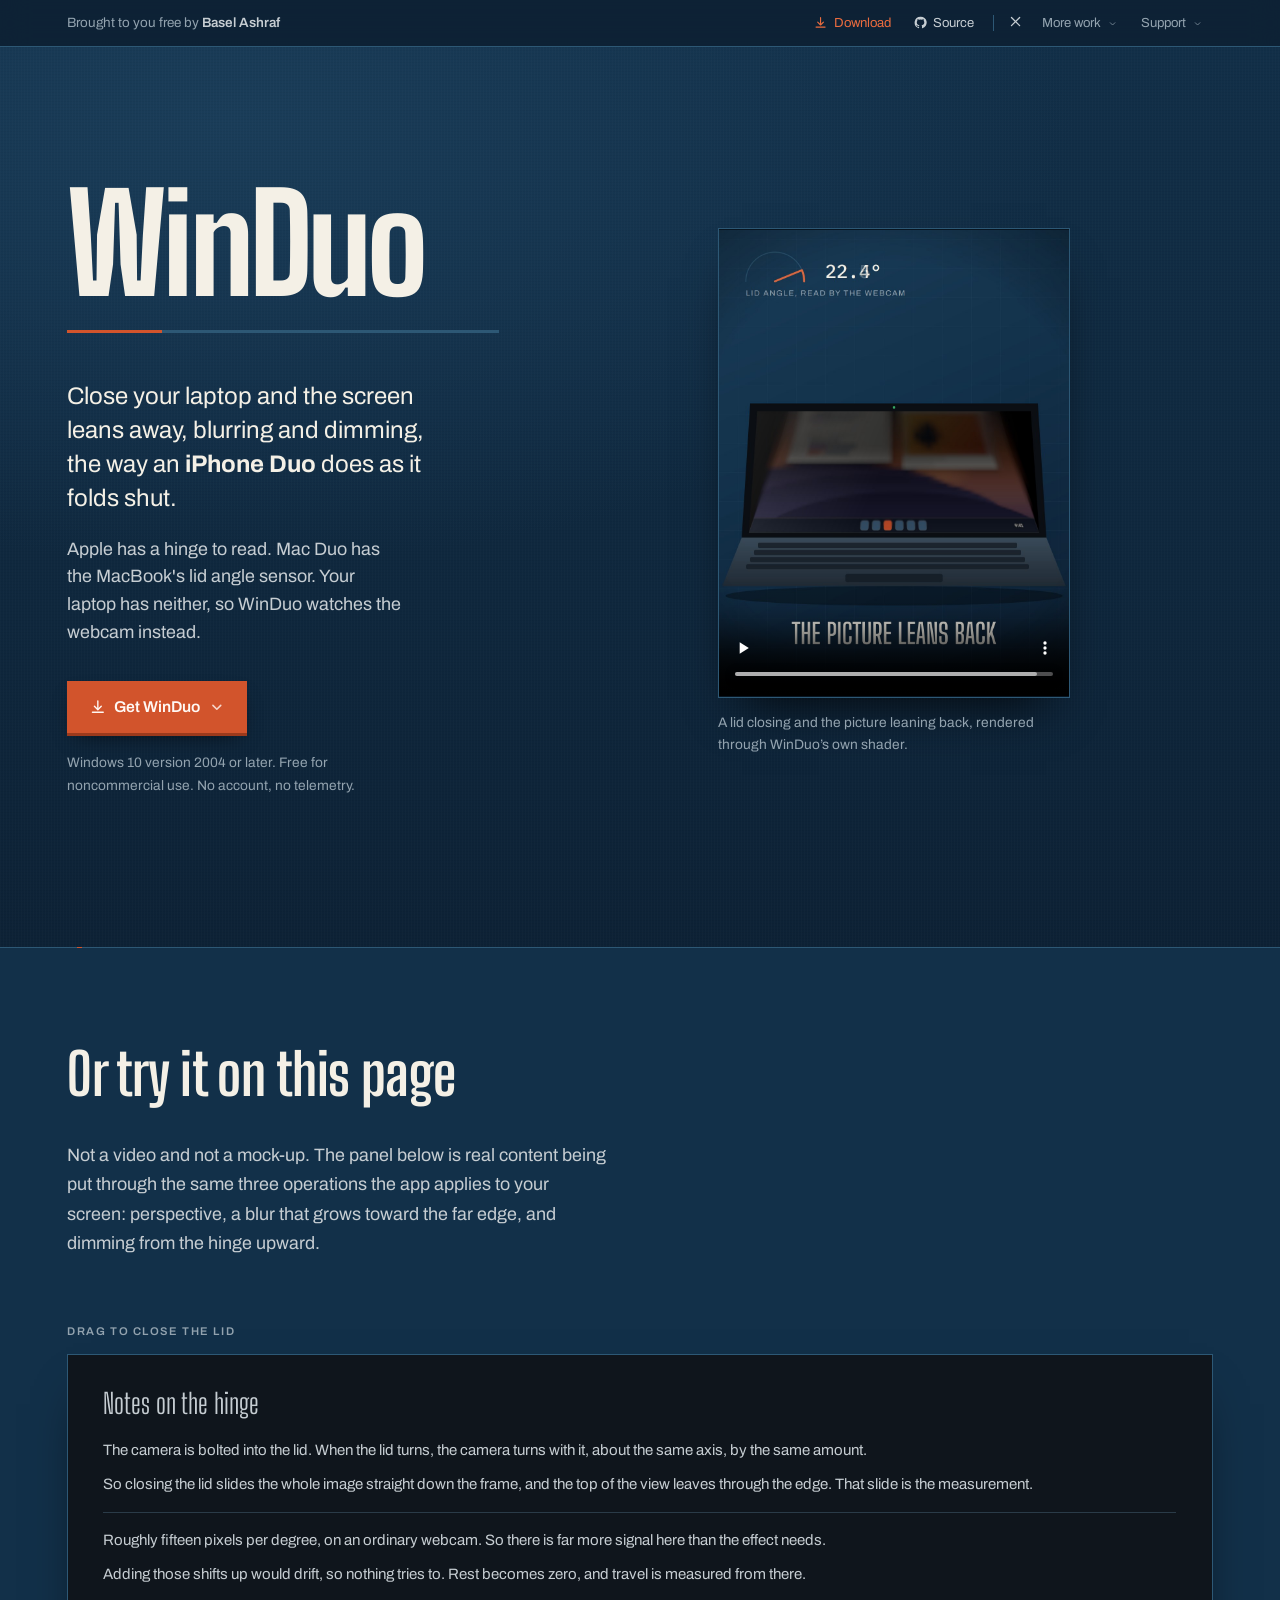
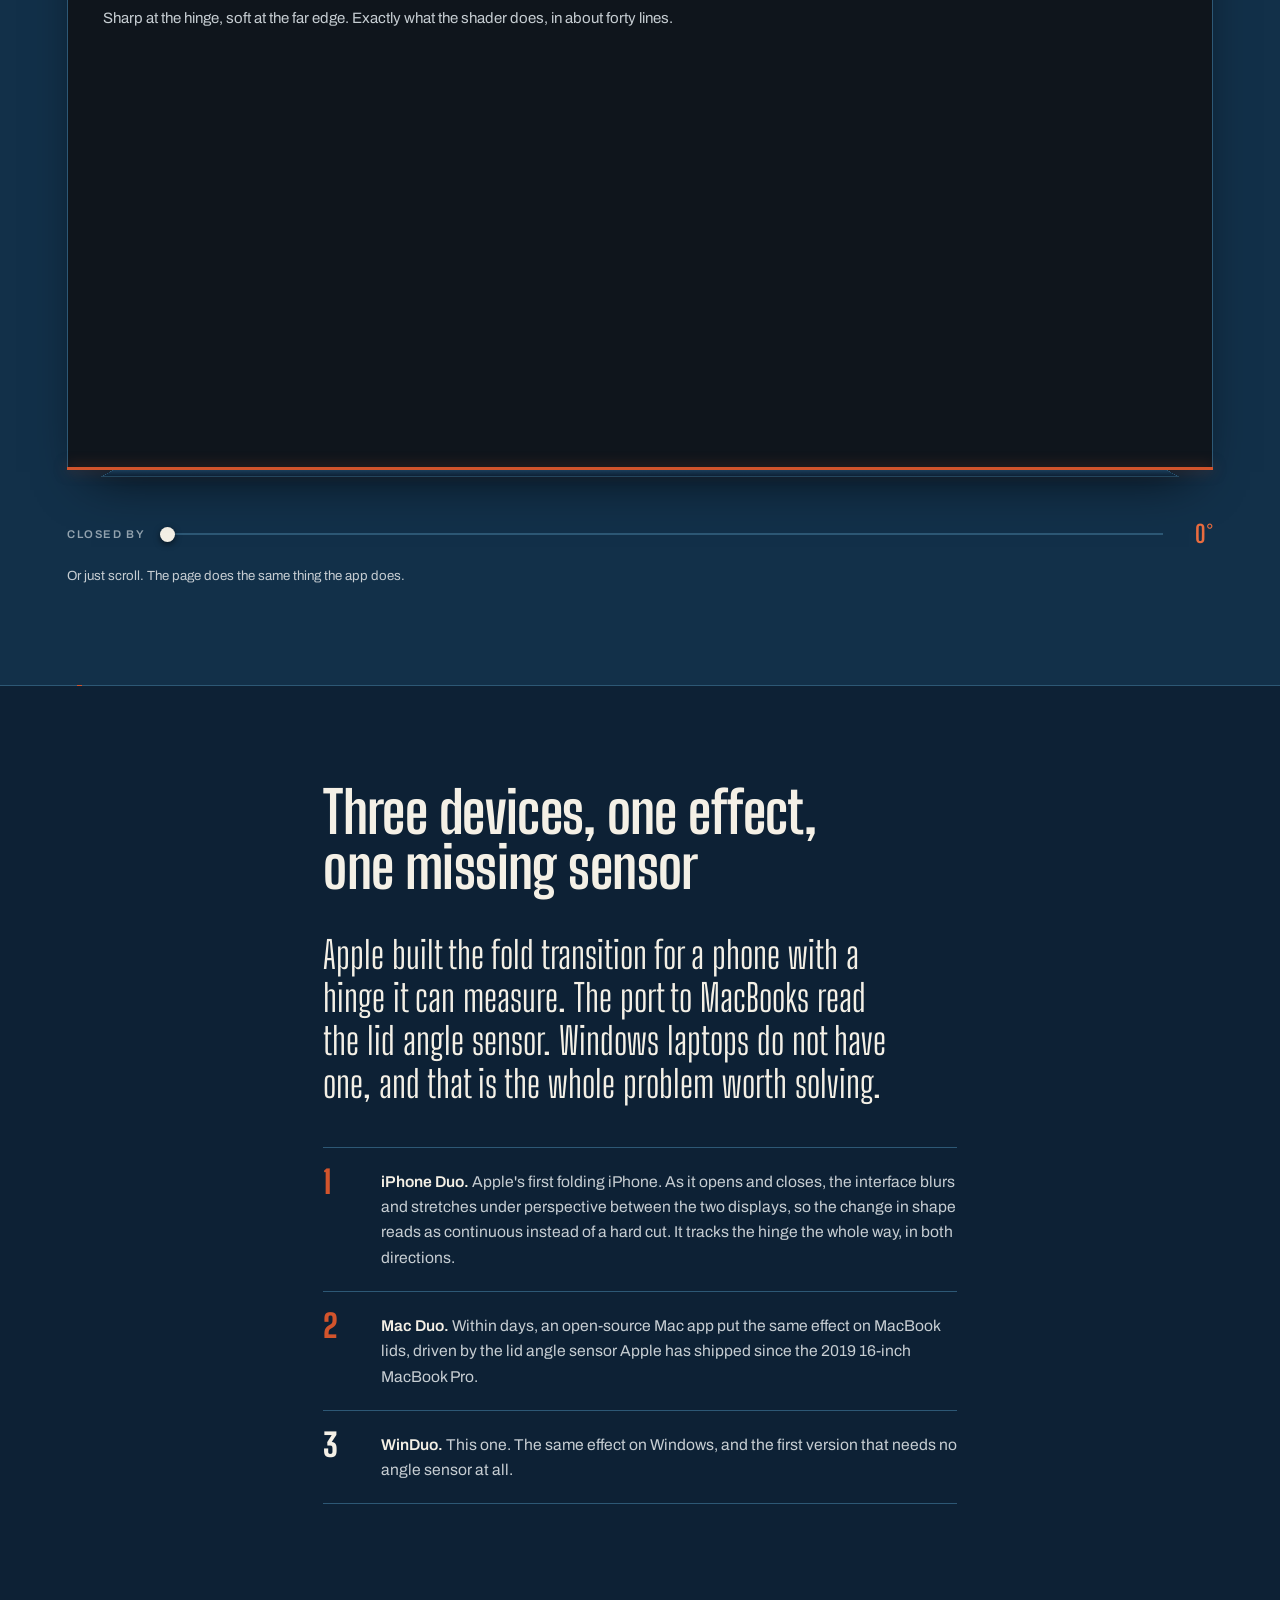
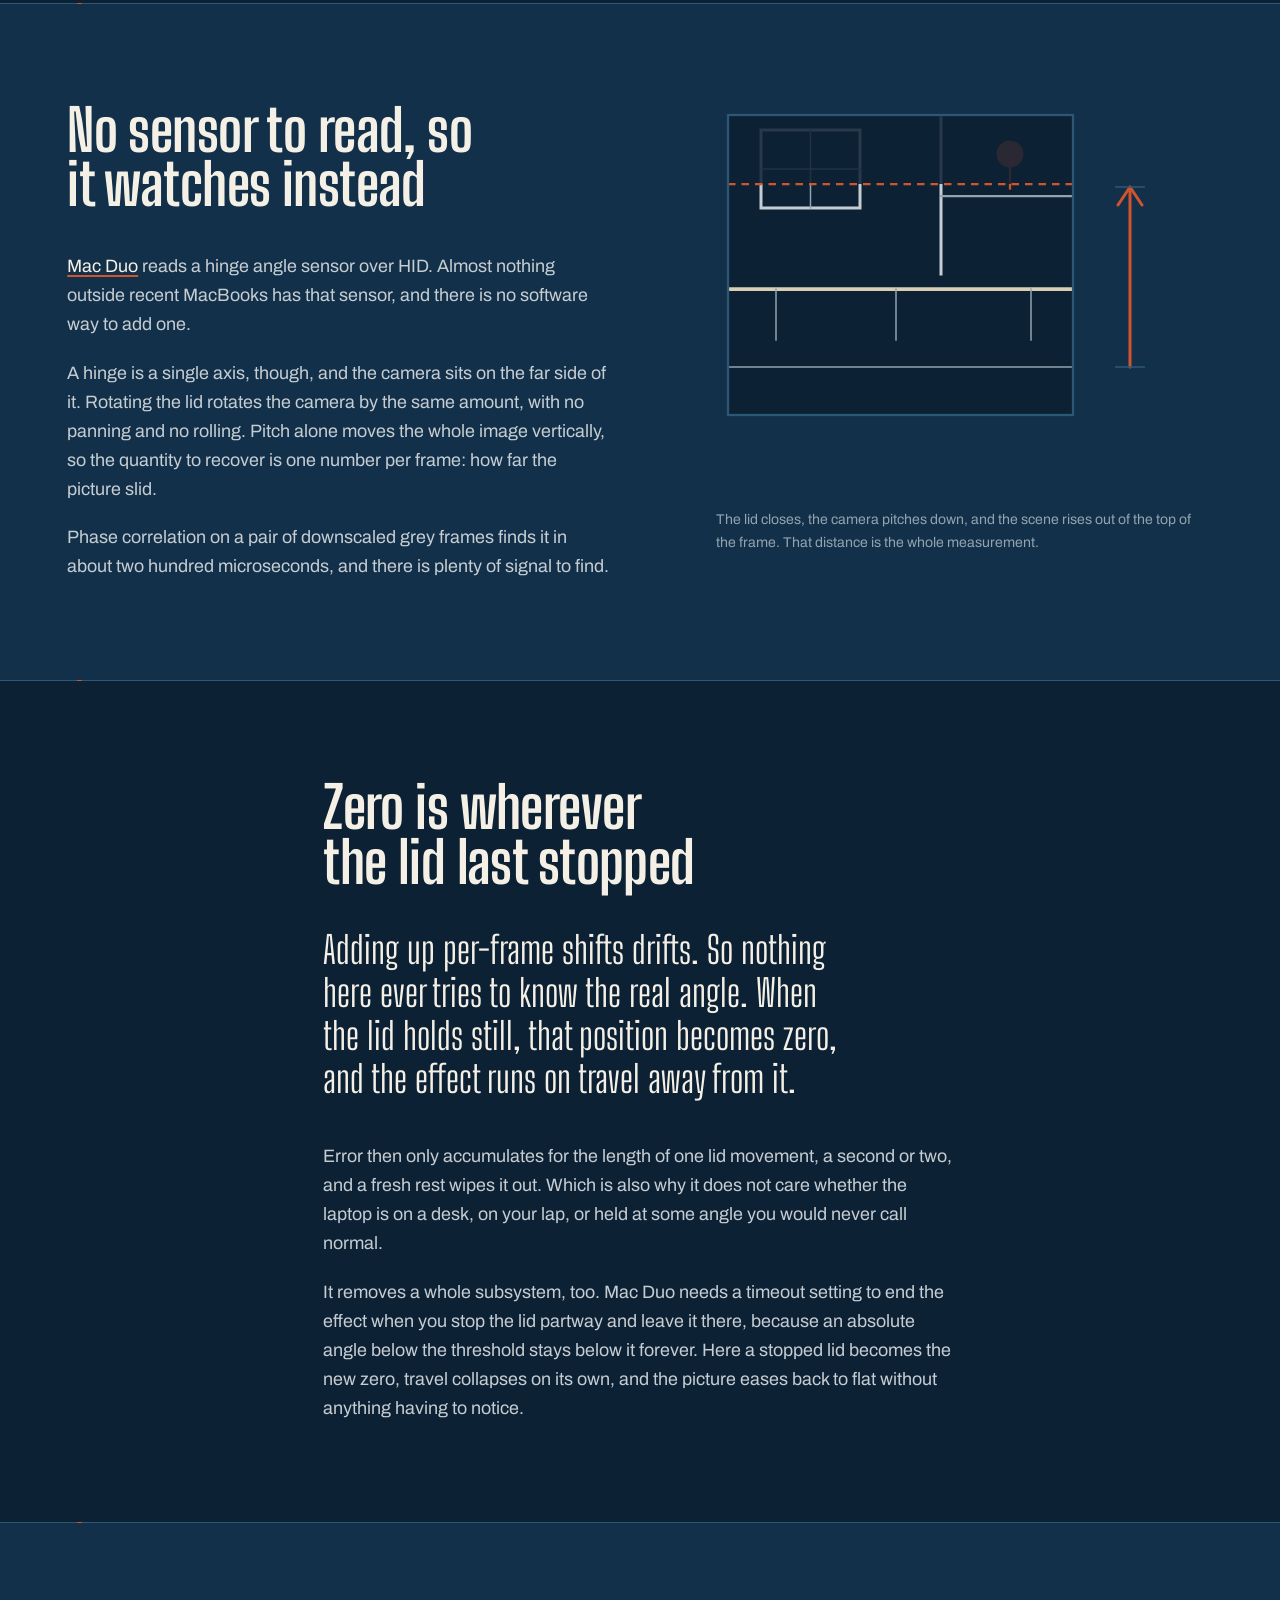
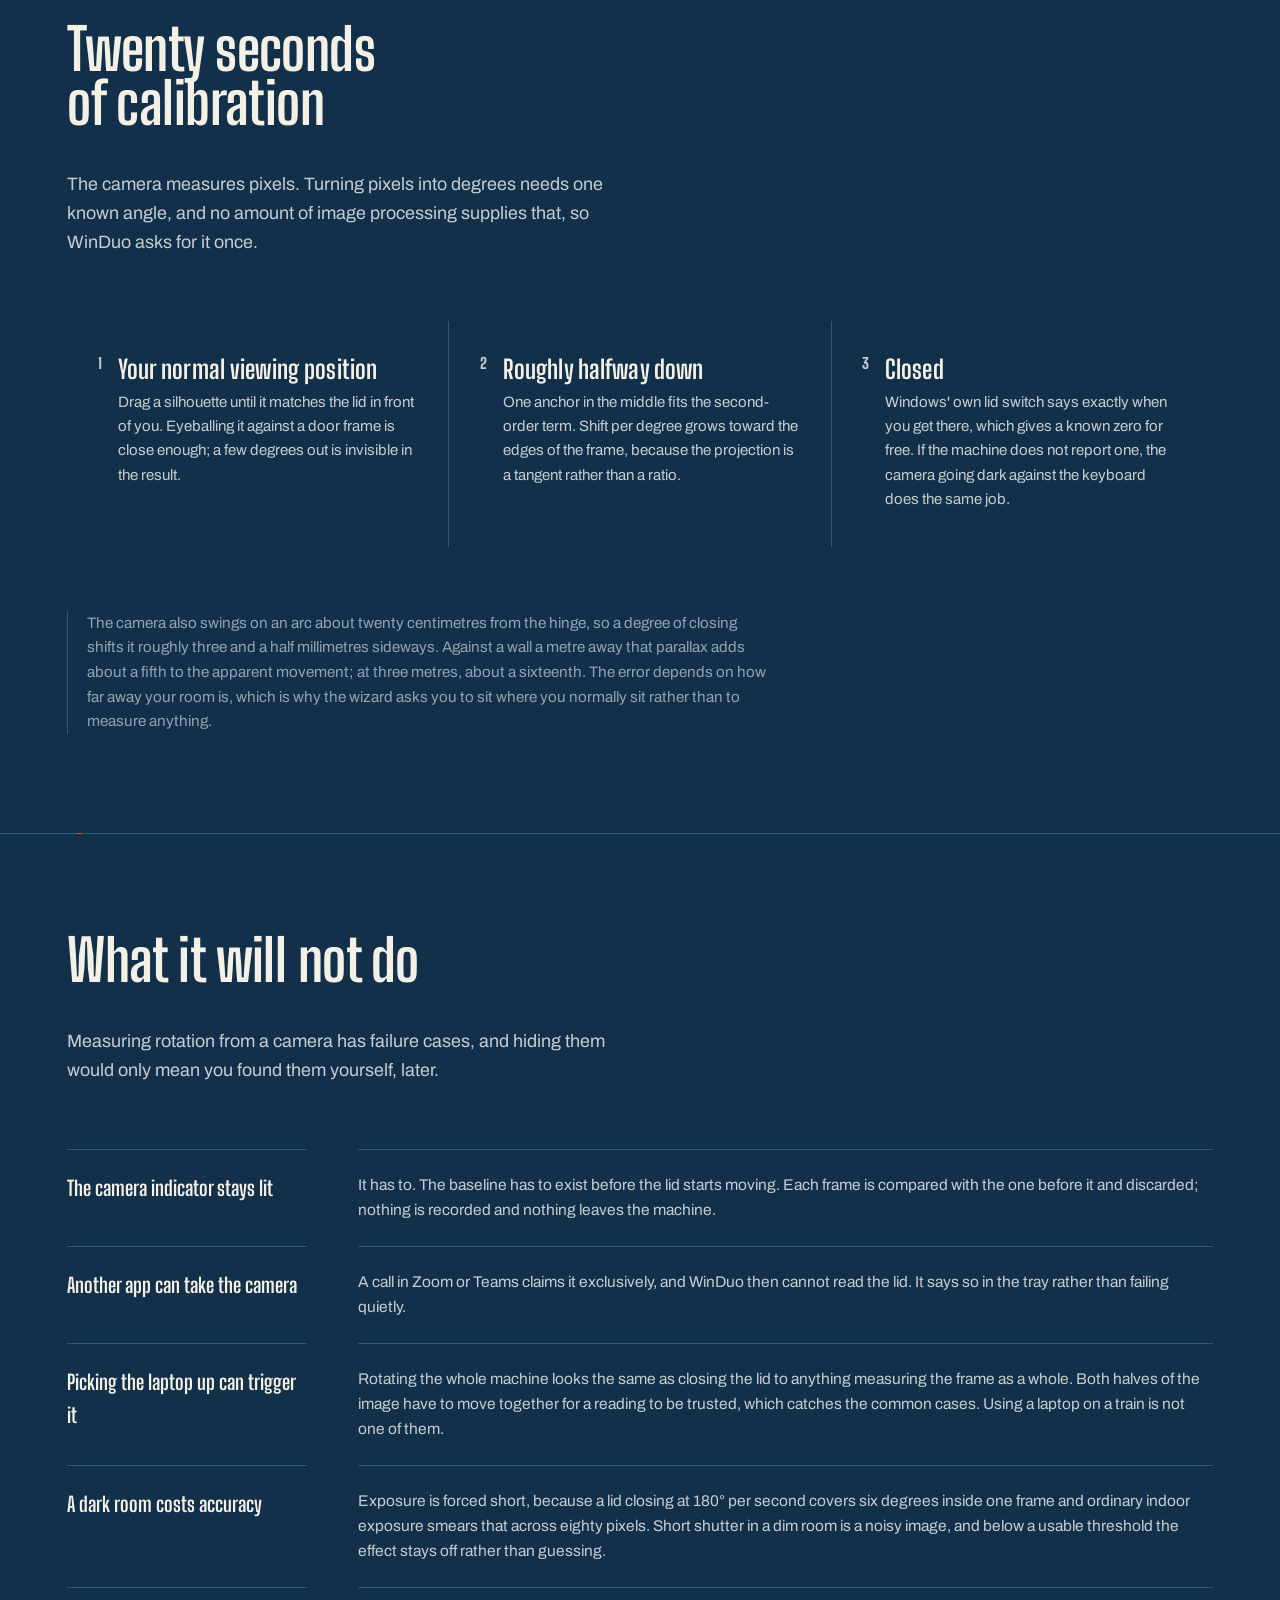
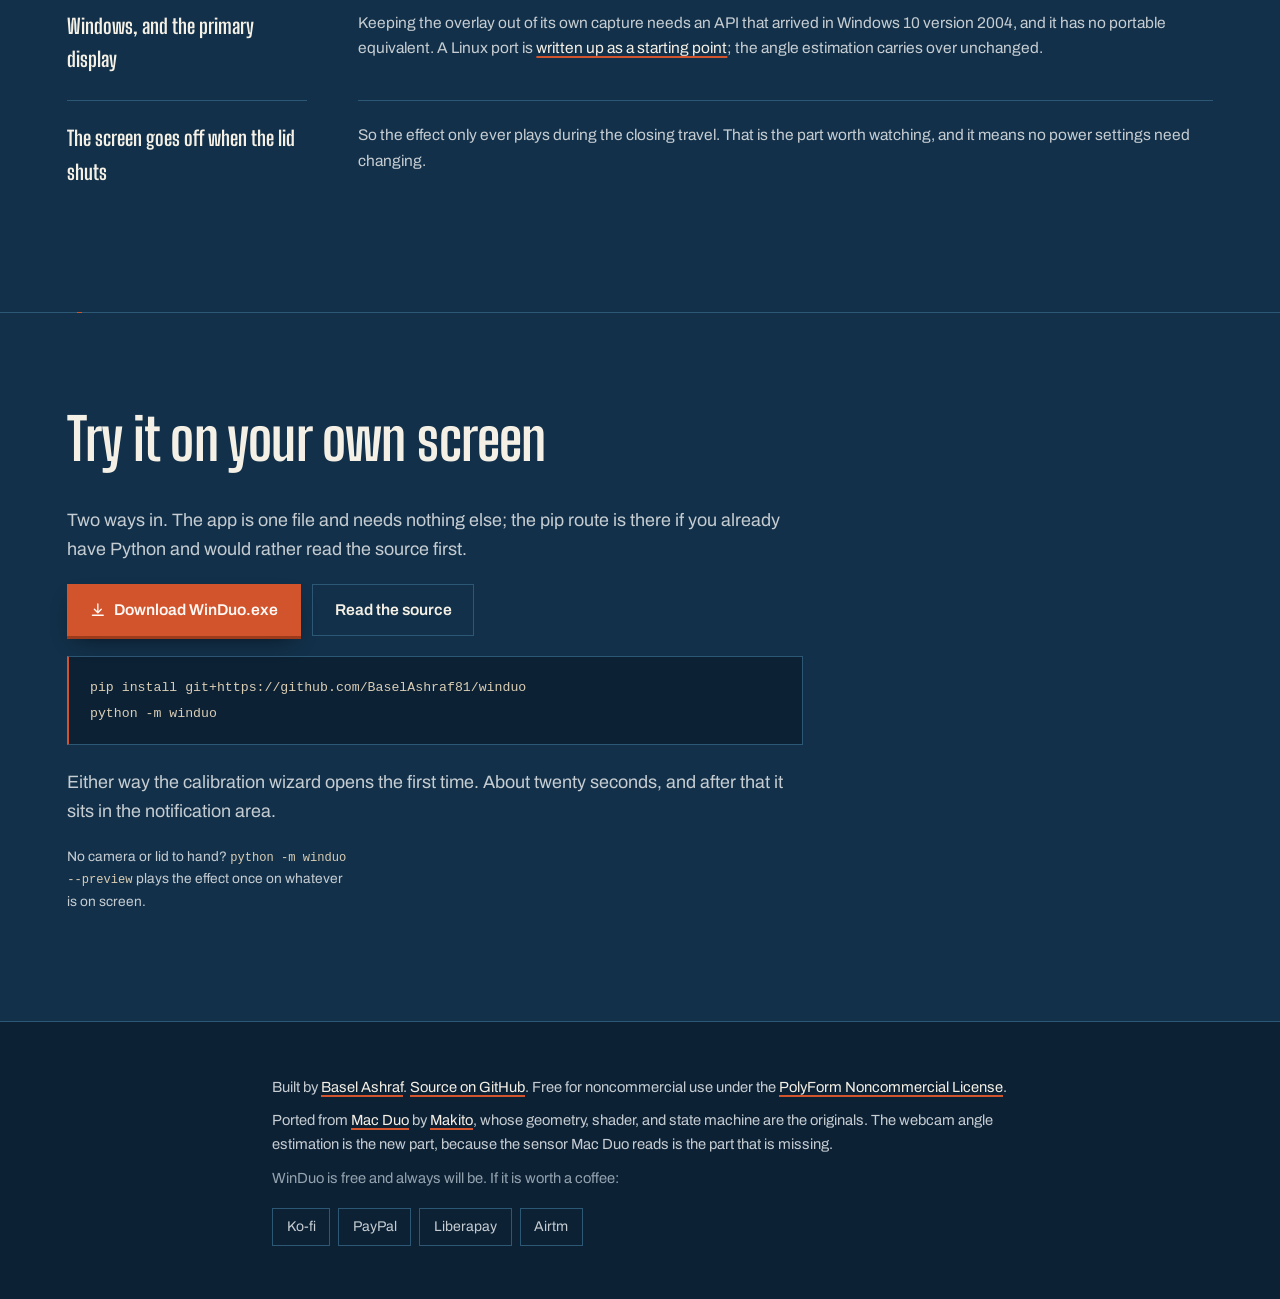
==== commit f6062693: "Replace the demo recording with a rendered showreel; add the Windhawk readme GIF tools/showreel draw" ====
--- a/docs/index.html
+++ b/docs/index.html
@@ -258,8 +258,8 @@
     </div>
 
     <!--
-      Screen recording of the real effect.
-      ------------------------------------
+      The reel, rendered through the real shader.
+      -------------------------------------------
       docs/demo.mp4 and docs/demo.webm are the clip; until they exist the poster
       frame stands in, so the slot never renders as a broken element. The frame
       around it is cut tall rather than wide, so it reads as a vertical element
@@ -282,8 +282,8 @@
           playsinline
           preload="metadata"
           poster="poster.jpg"
-          width="1920"
-          height="1080"
+          width="1080"
+          height="1440"
         >
           <source src="demo.webm" type="video/webm">
           <source src="demo.mp4" type="video/mp4">
@@ -295,7 +295,7 @@
         </video>
       </div>
       <figcaption>
-        A lid closing, recorded on a Windows laptop with no angle sensor.
+        A lid closing and the picture leaning back, rendered through WinDuo&rsquo;s own shader.
       </figcaption>
     </figure>
   </div>
